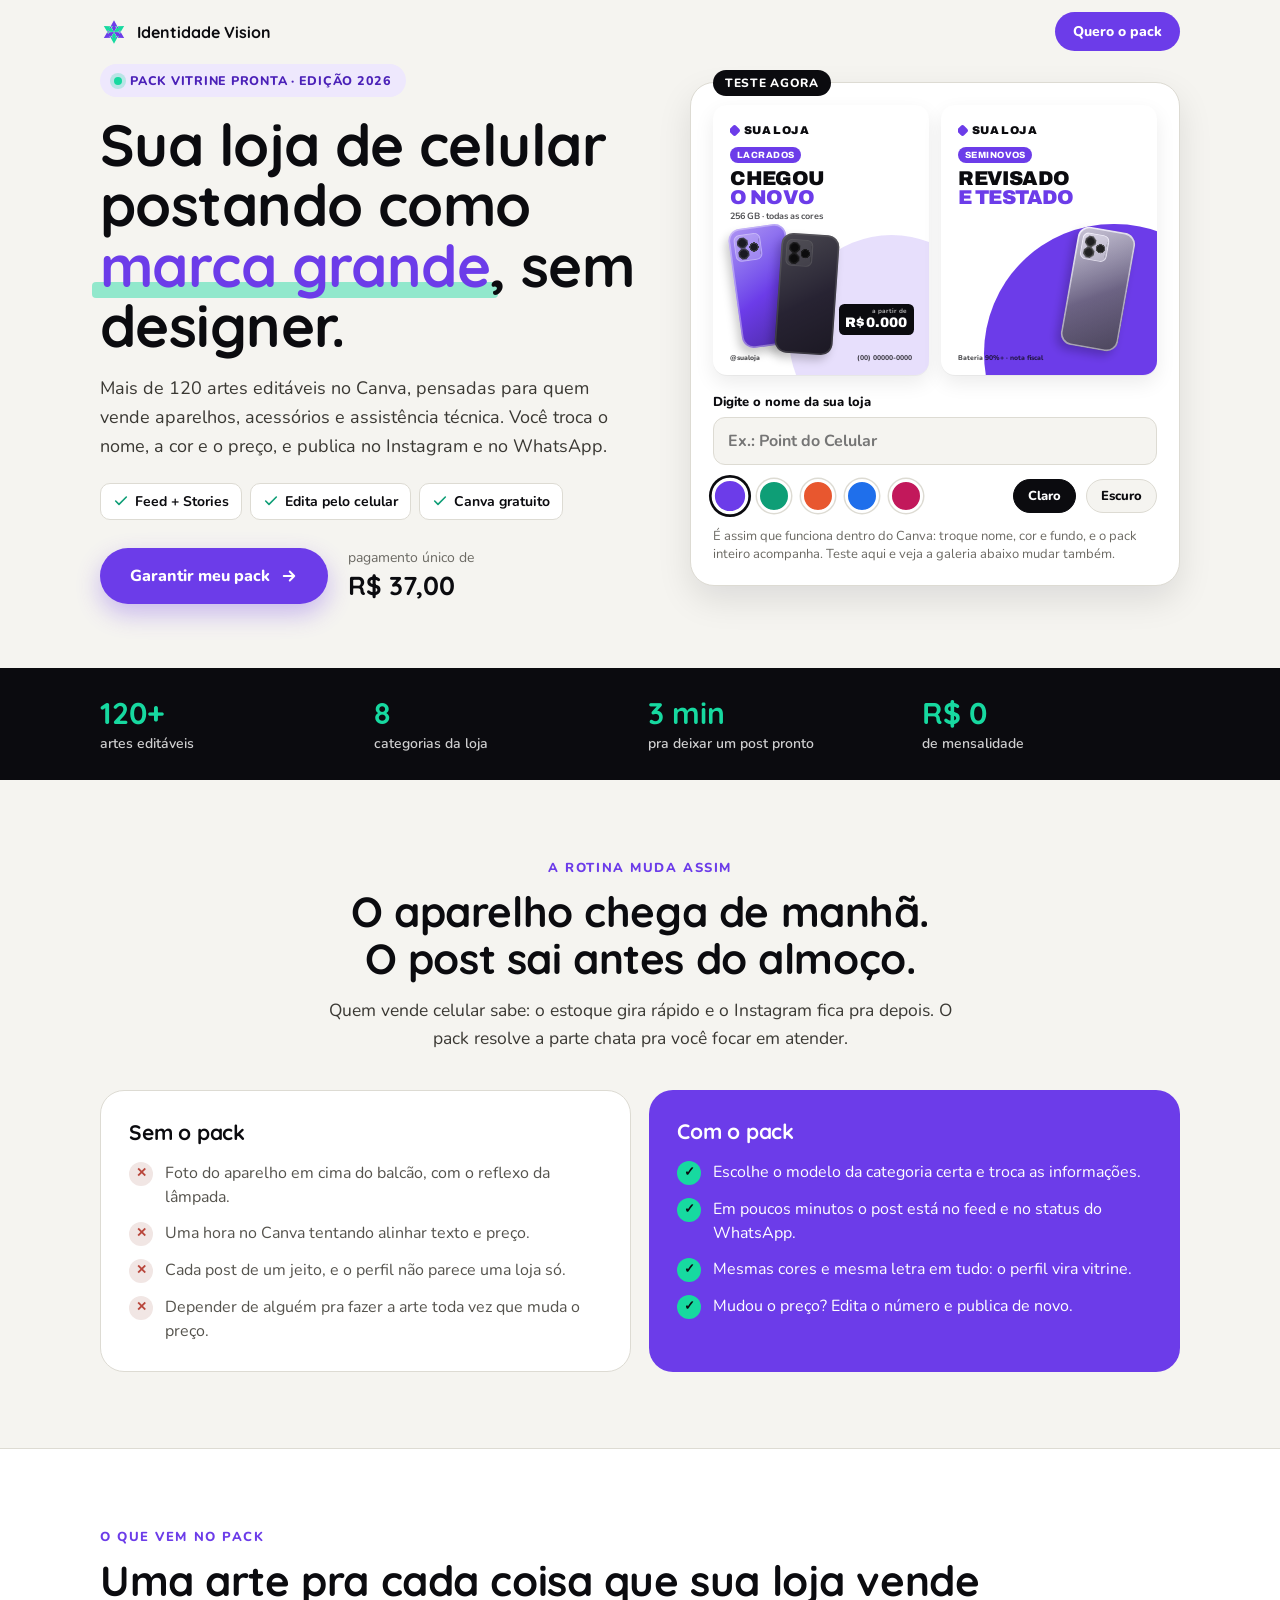
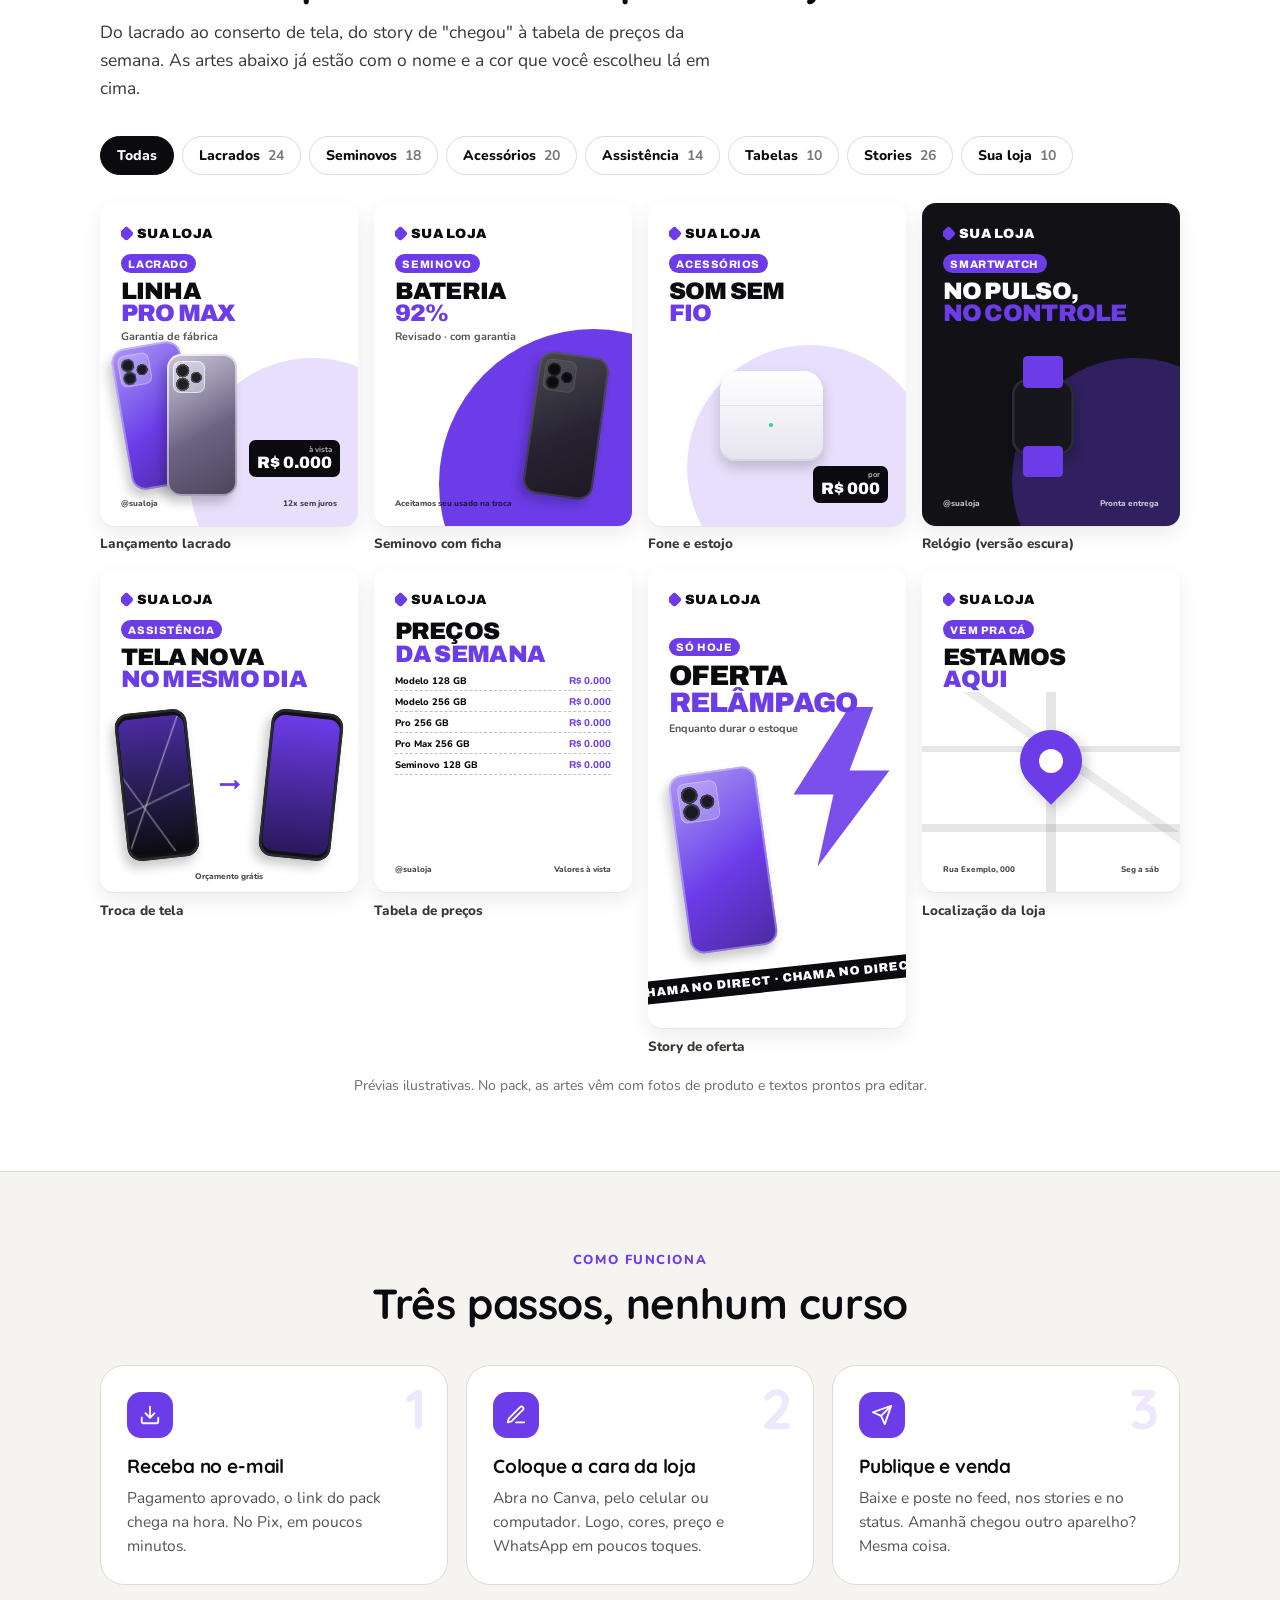
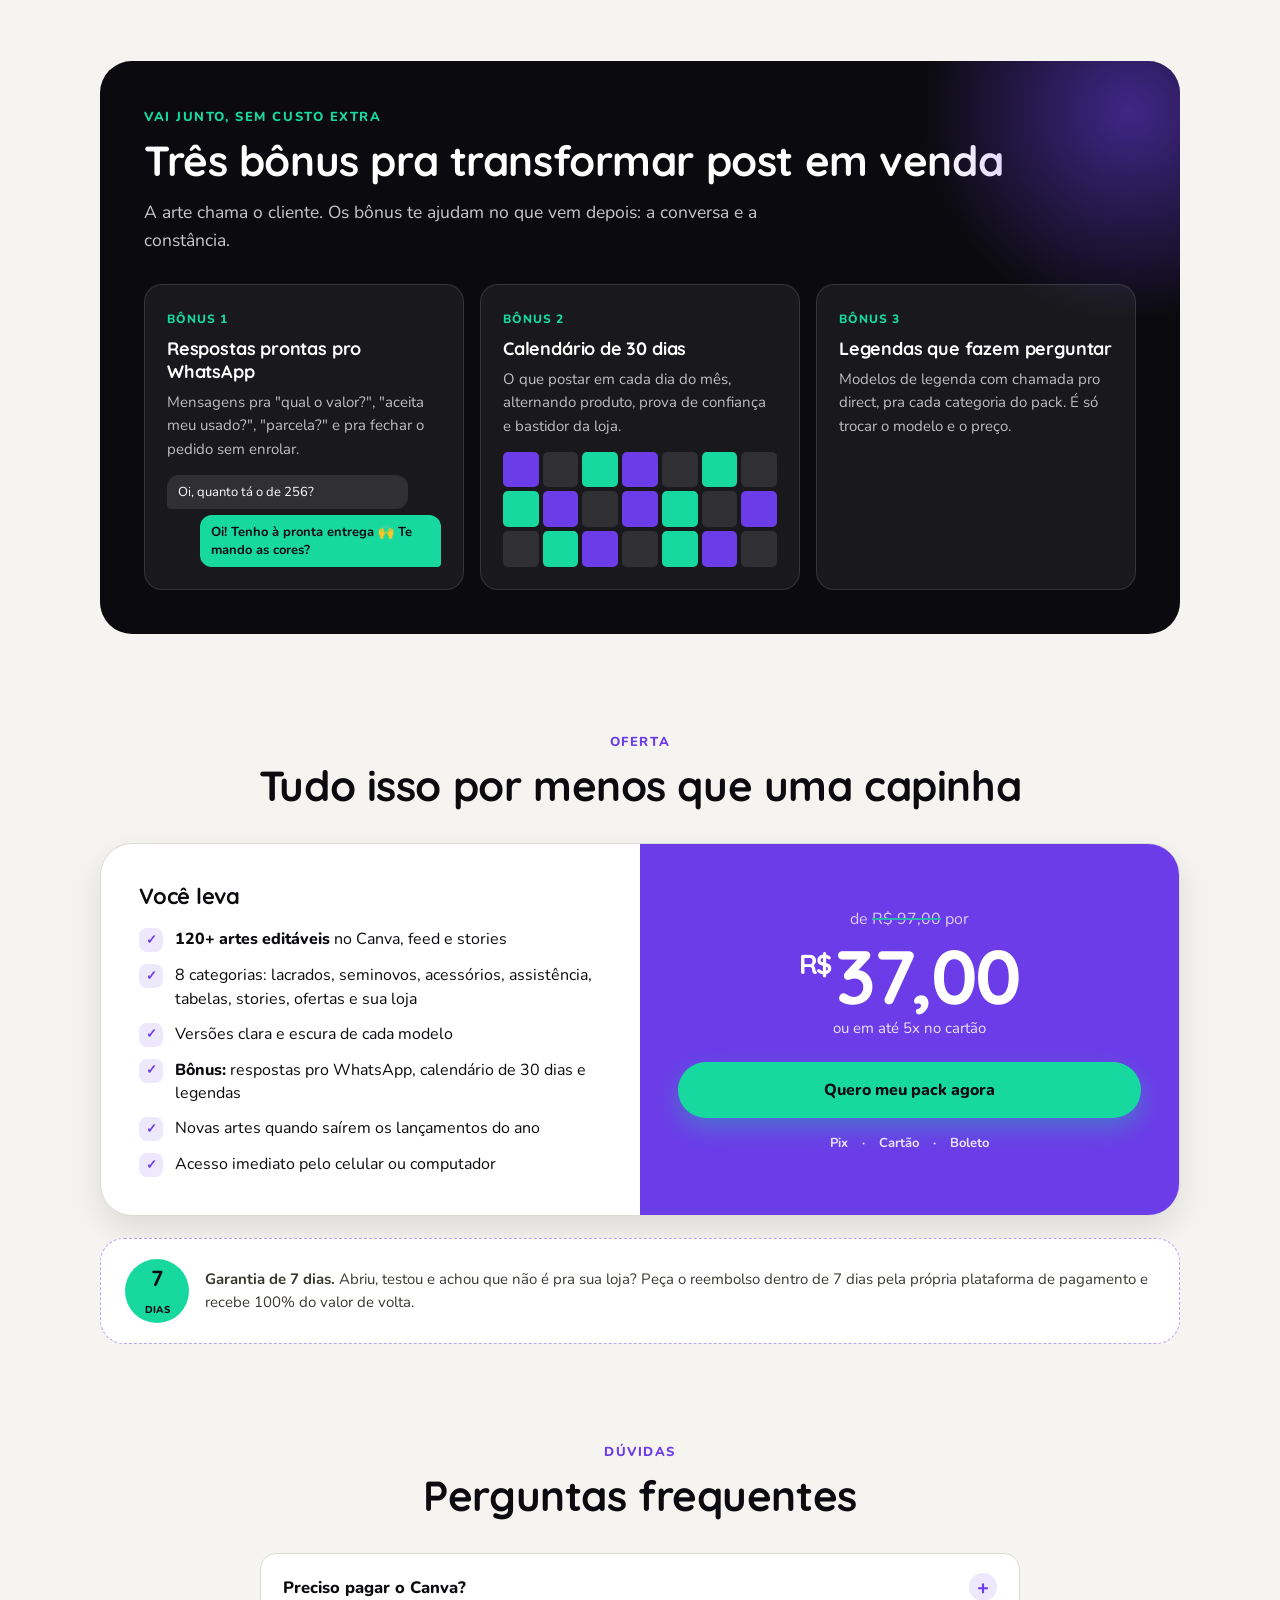
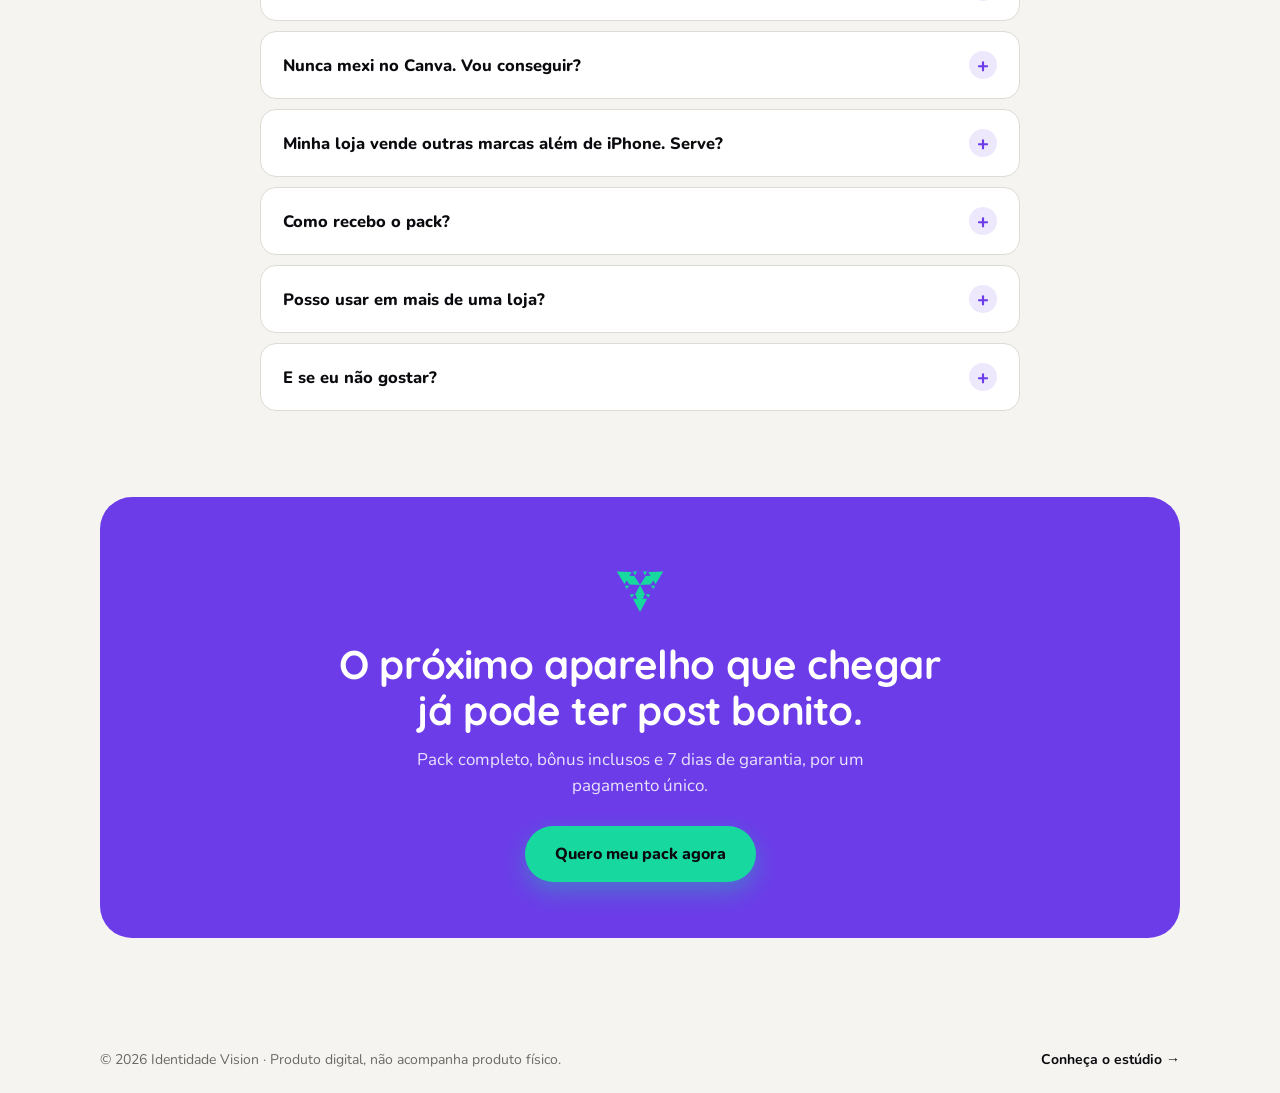
==== pack/index.html @ f1ee8b62 "Adiciona pagina de vendas do Pack Vitrine Pronta Landing page em pack/index.html para vender o pack " ====
<!DOCTYPE html>
<html lang="pt-BR">
<head>
<meta charset="UTF-8">
<meta name="viewport" content="width=device-width, initial-scale=1.0">
<title>Pack Vitrine Pronta — artes editáveis para loja de celular | Identidade Vision</title>
<meta name="description" content="Mais de 120 artes editáveis no Canva para lojas de celular: lacrados, seminovos, acessórios, assistência técnica, tabela de preços e stories. Coloque o nome da sua loja e publique.">
<meta name="description" content="Estúdio Identidade Vision: sites institucionais, aplicativos e sistemas sob medida, com identidade visual própria. Veja os trabalhos e peça um orçamento.">
<link rel="preconnect" href="https://fonts.googleapis.com">
<link rel="preconnect" href="https://fonts.gstatic.com" crossorigin>
<link href="https://fonts.googleapis.com/css2?family=Quicksand:wght@500;600;700&family=Nunito:wght@400;600;700;800;900&family=Archivo:wght@700;800;900&display=swap" rel="stylesheet">
<style>
  :root{
    --violeta:#6C3CE9;
    --violeta-escuro:#4B21B8;
    --violeta-claro:#B7A0F5;
    --violeta-fundo:#EEE8FD;
    --verde:#17D9A0;
    --verde-escuro:#0E9E76;
    --creme:#F5F4F0;
    --papel:#FFFFFF;
    --tinta:#0B0B0F;
    --borda:#DDDBD3;
    --cinza:#6B6963;
    --raio-lg:24px;
    --raio-md:14px;
    --sombra:0 14px 34px rgba(11,11,15,.10);
    /* cor e fundo das artes de exemplo (o visitante troca no simulador) */
    --arte-cor:#6C3CE9;
    --arte-fundo:#FFFFFF;
    --arte-texto:#0B0B0F;
  }
  *{box-sizing:border-box;}
  html{scroll-behavior:smooth;}
  body{margin:0;font-family:'Nunito',sans-serif;background:var(--creme);color:var(--tinta);-webkit-font-smoothing:antialiased;overflow-x:hidden;padding-bottom:84px;}
  h1,h2,h3{font-family:'Quicksand',sans-serif;font-weight:700;margin:0;letter-spacing:-.01em;}
  p{margin:0;}
  a{color:inherit;text-decoration:none;}
  button{font:inherit;color:inherit;cursor:pointer;}
  .wrap{max-width:1120px;margin:0 auto;padding:0 20px;}
  ::selection{background:var(--violeta);color:#fff;}

  .reveal{opacity:0;transform:translateY(24px);transition:opacity .7s cubic-bezier(.16,.8,.3,1),transform .7s cubic-bezier(.16,.8,.3,1);}
  .reveal.in-view{opacity:1;transform:none;}
  @media (prefers-reduced-motion:reduce){.reveal{opacity:1;transform:none;transition:none;}.simbolo{animation:none!important;}}

  /* ---------- botões ---------- */
  .btn{display:inline-flex;align-items:center;justify-content:center;gap:10px;background:var(--violeta);color:#fff;font-weight:800;font-size:16px;padding:17px 30px;border-radius:999px;box-shadow:0 10px 24px rgba(108,60,233,.32);transition:transform .2s ease,background .2s ease;border:0;}
  .btn:hover{background:var(--violeta-escuro);transform:translateY(-2px);}
  .btn svg{width:18px;height:18px;stroke:currentColor;}
  .btn-verde{background:var(--verde);color:var(--tinta);box-shadow:0 10px 24px rgba(23,217,160,.35);}
  .btn-verde:hover{background:#12c592;}
  .btn-bloco{width:100%;}

  /* ---------- topo ---------- */
  .topo{position:sticky;top:0;z-index:50;background:rgba(245,244,240,.9);backdrop-filter:blur(10px);border-bottom:1px solid transparent;transition:border-color .3s;}
  .topo.solido{border-color:var(--borda);}
  .topo-inner{max-width:1120px;margin:0 auto;padding:12px 20px;display:flex;align-items:center;justify-content:space-between;gap:12px;}
  .marca{display:flex;align-items:center;gap:9px;font-family:'Quicksand',sans-serif;font-weight:700;font-size:16px;}
  .simbolo{animation:girar 42s linear infinite;}
  @keyframes girar{to{transform:rotate(360deg);}}
  .topo .btn{padding:10px 18px;font-size:14px;box-shadow:none;}

  /* ---------- hero ---------- */
  .hero{padding:44px 0 64px;}
  .hero-grid{display:grid;grid-template-columns:1.05fr .95fr;gap:48px;align-items:center;}
  .selo{display:inline-flex;align-items:center;gap:8px;background:var(--violeta-fundo);color:var(--violeta-escuro);font-weight:800;font-size:12.5px;letter-spacing:.06em;text-transform:uppercase;padding:8px 14px;border-radius:999px;}
  .selo i{width:8px;height:8px;border-radius:50%;background:var(--verde);box-shadow:0 0 0 4px rgba(23,217,160,.25);}
  .hero h1{font-size:clamp(34px,5.4vw,58px);line-height:1.04;margin:18px 0 18px;}
  .grifo{position:relative;white-space:nowrap;color:var(--violeta);}
  .grifo::after{content:"";position:absolute;left:-2%;right:-2%;bottom:.06em;height:.28em;background:var(--verde);opacity:.45;border-radius:4px;z-index:-1;}
  .hero-sub{font-size:18px;line-height:1.6;color:#3a3833;max-width:540px;}
  .hero-chips{display:flex;flex-wrap:wrap;gap:8px;margin:22px 0 28px;}
  .chip{display:inline-flex;align-items:center;gap:6px;background:var(--papel);border:1px solid var(--borda);border-radius:10px;padding:8px 12px;font-weight:700;font-size:14px;}
  .chip svg{width:16px;height:16px;stroke:var(--verde-escuro);}
  .hero-acao{display:flex;flex-wrap:wrap;align-items:center;gap:14px 20px;}
  .hero-preco{font-size:14px;color:var(--cinza);line-height:1.35;}
  .hero-preco strong{display:block;font-family:'Quicksand',sans-serif;font-size:26px;color:var(--tinta);}

  /* ---------- simulador ---------- */
  .simulador{background:var(--papel);border:1px solid var(--borda);border-radius:var(--raio-lg);padding:22px;box-shadow:var(--sombra);position:relative;}
  .simulador::before{content:"Teste agora";position:absolute;top:-13px;left:22px;background:var(--tinta);color:#fff;font-weight:800;font-size:12px;letter-spacing:.06em;text-transform:uppercase;padding:5px 12px;border-radius:999px;}
  .sim-palco{display:grid;grid-template-columns:1fr 1fr;gap:12px;}
  .sim-controles{margin-top:18px;display:grid;gap:14px;}
  .campo label{display:block;font-weight:800;font-size:13px;margin-bottom:6px;}
  .campo input{width:100%;font:inherit;font-weight:700;font-size:16px;padding:12px 14px;border:1.5px solid var(--borda);border-radius:12px;background:var(--creme);outline:none;transition:border-color .2s;}
  .campo input:focus{border-color:var(--violeta);}
  .linha-opcoes{display:flex;flex-wrap:wrap;align-items:center;gap:10px;}
  .cor-btn{width:34px;height:34px;border-radius:50%;border:3px solid #fff;box-shadow:0 0 0 1.5px var(--borda);background:var(--c);transition:transform .15s,box-shadow .15s;}
  .cor-btn[aria-pressed="true"]{box-shadow:0 0 0 2.5px var(--tinta);transform:scale(1.08);}
  .fundo-btn{border:1.5px solid var(--borda);background:var(--creme);border-radius:999px;padding:7px 14px;font-weight:800;font-size:13px;}
  .fundo-btn[aria-pressed="true"]{background:var(--tinta);color:#fff;border-color:var(--tinta);}
  .linha-opcoes .quebra{flex:1;}
  .sim-nota{font-size:13px;color:var(--cinza);}

  /* ---------- ARTE (mockup de post) ---------- */
  .arte{--c:var(--arte-cor);position:relative;aspect-ratio:4/5;border-radius:14px;overflow:hidden;background:var(--arte-fundo);color:var(--arte-texto);font-family:'Archivo',sans-serif;padding:9% 8%;display:flex;flex-direction:column;box-shadow:0 1px 0 rgba(0,0,0,.04),0 8px 20px rgba(11,11,15,.08);isolation:isolate;transition:background .3s,color .3s;container-type:inline-size;}
  .arte.story{aspect-ratio:9/16;}
  .arte-logo{position:relative;z-index:2;font-weight:900;font-size:6.2cqi;letter-spacing:.04em;text-transform:uppercase;display:flex;align-items:center;gap:2.4cqi;max-width:100%;white-space:nowrap;overflow:hidden;text-overflow:ellipsis;}
  .arte-logo::before{content:"";flex:none;width:5cqi;height:5cqi;border-radius:1.4cqi;background:var(--c);transform:rotate(45deg);}
  .arte-tag{position:relative;z-index:2;align-self:flex-start;margin-top:6cqi;background:var(--c);color:#fff;font-weight:800;font-size:5cqi;padding:1.6cqi 3.6cqi;border-radius:99px;text-transform:uppercase;letter-spacing:.05em;}
  .arte-titulo{position:relative;z-index:2;font-weight:900;font-size:11cqi;line-height:.95;letter-spacing:-.03em;margin-top:3cqi;text-transform:uppercase;}
  .arte-titulo em{font-style:normal;color:var(--c);}
  .arte-sub{position:relative;z-index:2;font-family:'Nunito',sans-serif;font-weight:700;font-size:5cqi;opacity:.7;margin-top:2cqi;}
  .arte-preco{position:absolute;z-index:3;right:7%;bottom:15%;background:var(--arte-texto);color:var(--arte-fundo);border-radius:3cqi;padding:2.4cqi 3.6cqi;font-weight:900;font-size:7.6cqi;line-height:1;text-align:right;transition:background .3s,color .3s;}
  .arte-preco small{display:block;font-family:'Nunito',sans-serif;font-weight:700;font-size:3.6cqi;opacity:.7;margin-bottom:1cqi;}
  .arte-rodape{position:absolute;z-index:3;left:8%;right:8%;bottom:5%;display:flex;justify-content:space-between;font-family:'Nunito',sans-serif;font-weight:800;font-size:3.8cqi;opacity:.75;}
  /* círculo de cor ao fundo */
  .arte-bolha{position:absolute;z-index:-1;width:95%;aspect-ratio:1;border-radius:50%;right:-30%;bottom:-24%;background:var(--c);opacity:.16;}
  .arte-bolha.cheia{opacity:1;}

  /* aparelho desenhado (costas do celular) */
  .aparelho{position:absolute;z-index:1;width:27%;aspect-ratio:1/2.05;border-radius:6.5cqi;background:linear-gradient(150deg,color-mix(in srgb,var(--c) 55%,#fff) 0%,var(--c) 55%,color-mix(in srgb,var(--c) 70%,#000) 100%);box-shadow:inset 0 0 0 .9cqi rgba(255,255,255,.35),-2cqi 3cqi 5cqi rgba(0,0,0,.22);}
  .aparelho::before{content:"";position:absolute;left:9%;top:5%;width:46%;aspect-ratio:1;border-radius:3.5cqi;background:rgba(255,255,255,.2);box-shadow:inset 0 0 0 .5cqi rgba(255,255,255,.3);}
  .aparelho::after{content:"";position:absolute;left:13%;top:7.5%;width:38%;aspect-ratio:1;background:
    radial-gradient(circle at 25% 25%,#1a1a22 0 17%,#3b3b48 18% 23%,transparent 24%),
    radial-gradient(circle at 25% 75%,#1a1a22 0 17%,#3b3b48 18% 23%,transparent 24%),
    radial-gradient(circle at 75% 50%,#1a1a22 0 17%,#3b3b48 18% 23%,transparent 24%);}
  .aparelho.b{filter:hue-rotate(0) saturate(.15) brightness(1.25);}
  .aparelho.c{filter:saturate(.2) brightness(.45);}
  /* fone e relógio */
  .estojo{position:absolute;z-index:1;width:40%;aspect-ratio:1.15/1;border-radius:9cqi 9cqi 7cqi 7cqi;background:linear-gradient(180deg,#fff,#e6e4ee);box-shadow:inset 0 -1cqi 0 rgba(0,0,0,.06),0 3cqi 6cqi rgba(0,0,0,.18);}
  .estojo::before{content:"";position:absolute;left:0;right:0;top:38%;height:.5cqi;background:rgba(0,0,0,.08);}
  .estojo::after{content:"";position:absolute;left:47%;top:58%;width:1.8cqi;height:1.8cqi;border-radius:50%;background:var(--verde);}
  .relogio{position:absolute;z-index:1;width:24%;aspect-ratio:.82;border-radius:7cqi;background:#16161c;box-shadow:inset 0 0 0 1.2cqi #2c2c36,0 3cqi 6cqi rgba(0,0,0,.25);}
  .relogio::before,.relogio::after{content:"";position:absolute;left:18%;right:18%;height:42%;background:var(--c);border-radius:2cqi;z-index:-1;}
  .relogio::before{bottom:88%;}
  .relogio::after{top:88%;}
  .relogio span{position:absolute;inset:16%;border-radius:4cqi;background:radial-gradient(circle at 50% 50%,transparent 38%,var(--c) 39% 46%,transparent 47%),#000;}
  /* tabela */
  .tabela{margin-top:4cqi;display:grid;gap:1.8cqi;font-family:'Nunito',sans-serif;}
  .tabela div{display:flex;justify-content:space-between;align-items:center;border-bottom:.4cqi dashed color-mix(in srgb,var(--arte-texto) 25%,transparent);padding-bottom:1.4cqi;font-weight:800;font-size:4.4cqi;}
  .tabela b{font-family:'Archivo',sans-serif;color:var(--c);font-size:4.6cqi;}
  /* pino de mapa */
  .pino{position:absolute;z-index:1;width:30%;aspect-ratio:1;left:35%;top:44%;border-radius:50% 50% 50% 0;transform:rotate(-45deg);background:var(--c);box-shadow:0 3cqi 6cqi rgba(0,0,0,.2);}
  .pino::after{content:"";position:absolute;inset:30%;border-radius:50%;background:var(--arte-fundo);}
  .mapa{position:absolute;z-index:-1;inset:38% 0 0 0;background:
    linear-gradient(90deg,transparent 48%,color-mix(in srgb,var(--arte-texto) 10%,transparent) 48% 52%,transparent 52%),
    linear-gradient(0deg,transparent 30%,color-mix(in srgb,var(--arte-texto) 10%,transparent) 30% 34%,transparent 34% 70%,color-mix(in srgb,var(--arte-texto) 10%,transparent) 70% 73%,transparent 73%),
    linear-gradient(35deg,transparent 60%,color-mix(in srgb,var(--arte-texto) 8%,transparent) 60% 63%,transparent 63%);}
  /* ferramenta (assistência) */
  .tela-quebrada{position:absolute;z-index:1;width:28%;aspect-ratio:1/2.05;border-radius:6.5cqi;background:#111;box-shadow:inset 0 0 0 1.2cqi #2a2a33,-2cqi 3cqi 5cqi rgba(0,0,0,.22);overflow:hidden;}
  .tela-quebrada::before{content:"";position:absolute;inset:4%;border-radius:5cqi;background:
    linear-gradient(115deg,transparent 46%,rgba(255,255,255,.55) 47%,transparent 48%),
    linear-gradient(60deg,transparent 30%,rgba(255,255,255,.45) 31%,transparent 32%),
    linear-gradient(160deg,transparent 58%,rgba(255,255,255,.4) 59%,transparent 60%),
    linear-gradient(180deg,color-mix(in srgb,var(--c) 70%,#000),#0c0c12);}
  .tela-quebrada.ok::before{background:linear-gradient(180deg,var(--c),color-mix(in srgb,var(--c) 40%,#000));}
  .seta{position:absolute;z-index:2;font-family:'Archivo',sans-serif;font-weight:900;font-size:10cqi;color:var(--c);}
  /* contagem / oferta */
  .relampago{position:absolute;z-index:-1;right:-6%;top:30%;width:62%;aspect-ratio:1;background:var(--c);clip-path:polygon(55% 0,20% 55%,45% 55%,35% 100%,80% 40%,55% 40%,70% 0);opacity:.9;}
  .faixa-arte{position:absolute;left:-10%;right:-10%;bottom:30%;transform:rotate(-6deg);background:var(--arte-texto);color:var(--arte-fundo);font-weight:900;font-size:5.6cqi;padding:2cqi 0;text-align:center;letter-spacing:.08em;white-space:nowrap;overflow:hidden;}

  /* ---------- seções ---------- */
  section{padding:76px 0;}
  .kicker{font-weight:800;font-size:13px;letter-spacing:.12em;text-transform:uppercase;color:var(--violeta);}
  .titulo{font-size:clamp(28px,4vw,42px);line-height:1.12;margin:10px 0 14px;}
  .lead{font-size:17.5px;line-height:1.6;color:#3a3833;max-width:640px;}
  .centro{text-align:center;}
  .centro .lead{margin:0 auto;}

  /* números */
  .numeros{background:var(--tinta);color:#fff;padding:26px 0;}
  .numeros .wrap{display:grid;grid-template-columns:repeat(4,1fr);gap:16px;}
  .numero strong{display:block;font-family:'Quicksand',sans-serif;font-size:30px;color:var(--verde);}
  .numero span{font-size:14px;opacity:.8;font-weight:600;}

  /* antes / depois */
  .comparar{display:grid;grid-template-columns:1fr 1fr;gap:18px;margin-top:38px;}
  .lado{border-radius:var(--raio-lg);padding:28px;}
  .lado h3{font-size:21px;margin-bottom:16px;display:flex;align-items:center;gap:10px;}
  .lado ul{list-style:none;margin:0;padding:0;display:grid;gap:12px;}
  .lado li{display:flex;gap:12px;font-size:16px;line-height:1.5;}
  .lado li::before{flex:none;width:24px;height:24px;border-radius:50%;display:grid;place-items:center;font-weight:900;font-size:13px;margin-top:1px;}
  .lado.sem{background:var(--papel);border:1px solid var(--borda);}
  .lado.sem li{color:#55534d;}
  .lado.sem li::before{content:"✕";background:#f1e6e4;color:#b8453a;}
  .lado.com{background:var(--violeta);color:#fff;}
  .lado.com li::before{content:"✓";background:var(--verde);color:var(--tinta);}

  /* galeria */
  .abas{display:flex;gap:8px;overflow-x:auto;padding:4px 2px 10px;margin:30px -20px 18px;padding-left:20px;padding-right:20px;scrollbar-width:none;}
  .abas::-webkit-scrollbar{display:none;}
  .aba{flex:none;border:1.5px solid var(--borda);background:var(--papel);border-radius:999px;padding:9px 16px;font-weight:800;font-size:14px;transition:background .2s,color .2s,border-color .2s;}
  .aba span{opacity:.55;font-weight:700;margin-left:4px;}
  .aba[aria-selected="true"]{background:var(--tinta);color:#fff;border-color:var(--tinta);}
  .galeria{display:grid;grid-template-columns:repeat(4,1fr);gap:16px;align-items:start;}
  .galeria .item{transition:opacity .3s,transform .3s;}
  .galeria .item[hidden]{display:none;}
  .item figcaption{font-weight:800;font-size:13.5px;margin-top:9px;color:#3a3833;}
  .galeria-nota{margin-top:20px;font-size:14px;color:var(--cinza);text-align:center;}

  /* como funciona */
  .passos{display:grid;grid-template-columns:repeat(3,1fr);gap:18px;margin-top:38px;counter-reset:p;}
  .passo{background:var(--papel);border:1px solid var(--borda);border-radius:var(--raio-lg);padding:26px;position:relative;}
  .passo::before{counter-increment:p;content:counter(p);font-family:'Quicksand',sans-serif;font-weight:700;font-size:56px;line-height:1;color:var(--violeta-fundo);position:absolute;right:20px;top:14px;}
  .passo-ico{width:46px;height:46px;border-radius:14px;background:var(--violeta);display:grid;place-items:center;margin-bottom:16px;}
  .passo-ico svg{width:22px;height:22px;stroke:#fff;}
  .passo h3{font-size:19px;margin-bottom:8px;}
  .passo p{font-size:15.5px;line-height:1.55;color:#55534d;}

  /* bônus */
  .bonus-faixa{background:var(--tinta);color:#fff;border-radius:32px;padding:44px;position:relative;overflow:hidden;}
  .bonus-faixa::after{content:"";position:absolute;width:420px;height:420px;border-radius:50%;right:-160px;top:-160px;background:radial-gradient(circle,rgba(108,60,233,.55),transparent 70%);pointer-events:none;}
  .bonus-faixa .kicker{color:var(--verde);}
  .bonus-faixa .lead{color:rgba(255,255,255,.78);}
  .bonus-grid{display:grid;grid-template-columns:repeat(3,1fr);gap:16px;margin-top:30px;position:relative;z-index:1;}
  .bonus{background:rgba(255,255,255,.06);border:1px solid rgba(255,255,255,.12);border-radius:18px;padding:22px;}
  .bonus small{font-weight:800;font-size:12px;letter-spacing:.08em;text-transform:uppercase;color:var(--verde);}
  .bonus h3{font-size:18px;margin:8px 0;}
  .bonus p{font-size:15px;line-height:1.55;color:rgba(255,255,255,.72);}
  .bolhas{display:grid;gap:6px;margin-top:14px;}
  .bolha{max-width:88%;font-size:13px;line-height:1.4;padding:8px 11px;border-radius:12px 12px 12px 4px;background:rgba(255,255,255,.1);}
  .bolha.eu{justify-self:end;background:var(--verde);color:var(--tinta);border-radius:12px 12px 4px 12px;font-weight:700;}
  .cal{display:grid;grid-template-columns:repeat(7,1fr);gap:4px;margin-top:14px;}
  .cal i{aspect-ratio:1;border-radius:5px;background:rgba(255,255,255,.1);}
  .cal i.p{background:var(--violeta);}
  .cal i.s{background:var(--verde);}

  /* oferta */
  .oferta{display:grid;grid-template-columns:1fr 1fr;gap:0;background:var(--papel);border:1px solid var(--borda);border-radius:32px;overflow:hidden;box-shadow:var(--sombra);}
  .oferta-inclui{padding:38px;}
  .oferta-inclui h3{font-size:22px;margin-bottom:18px;}
  .lista-check{list-style:none;margin:0;padding:0;display:grid;gap:12px;}
  .lista-check li{display:flex;gap:12px;font-size:16px;line-height:1.45;}
  .lista-check li::before{content:"✓";flex:none;width:24px;height:24px;border-radius:8px;background:var(--violeta-fundo);color:var(--violeta);display:grid;place-items:center;font-weight:900;font-size:13px;}
  .lista-check li b{font-weight:800;}
  .oferta-preco{background:var(--violeta);color:#fff;padding:38px;display:flex;flex-direction:column;justify-content:center;text-align:center;position:relative;}
  .oferta-preco .de{font-size:16px;opacity:.75;}
  .oferta-preco .de s{text-decoration-color:var(--verde);text-decoration-thickness:2px;}
  .oferta-preco .valor{font-family:'Quicksand',sans-serif;font-weight:700;font-size:clamp(54px,8vw,76px);line-height:1;margin:8px 0 4px;letter-spacing:-.03em;}
  .oferta-preco .valor sup{font-size:.36em;vertical-align:top;position:relative;top:.5em;margin-right:6px;}
  .oferta-preco .parcela{font-size:15px;opacity:.85;margin-bottom:24px;}
  .pagamentos{display:flex;justify-content:center;flex-wrap:wrap;gap:6px 14px;margin-top:16px;font-size:13px;opacity:.85;font-weight:700;}
  .garantia{display:flex;gap:16px;align-items:center;margin-top:22px;background:var(--papel);border:1px dashed var(--violeta-claro);border-radius:var(--raio-lg);padding:20px 24px;}
  .garantia-selo{flex:none;width:64px;height:64px;border-radius:50%;background:var(--verde);display:grid;place-items:center;font-family:'Quicksand',sans-serif;font-weight:700;line-height:1;text-align:center;font-size:22px;}
  .garantia-selo small{display:block;font-size:10px;font-family:'Nunito',sans-serif;font-weight:800;text-transform:uppercase;}
  .garantia p{font-size:15px;line-height:1.55;color:#3a3833;}

  /* faq */
  .faq{max-width:760px;margin:34px auto 0;display:grid;gap:10px;}
  .faq details{background:var(--papel);border:1px solid var(--borda);border-radius:16px;padding:0 22px;transition:border-color .2s;}
  .faq details[open]{border-color:var(--violeta-claro);}
  .faq summary{list-style:none;cursor:pointer;padding:19px 0;font-weight:800;font-size:16.5px;display:flex;justify-content:space-between;gap:14px;align-items:center;}
  .faq summary::-webkit-details-marker{display:none;}
  .faq summary::after{content:"+";flex:none;width:28px;height:28px;border-radius:50%;background:var(--violeta-fundo);color:var(--violeta);display:grid;place-items:center;font-size:20px;transition:transform .25s;}
  .faq details[open] summary::after{transform:rotate(45deg);}
  .faq details p{padding:0 0 20px;font-size:15.5px;line-height:1.6;color:#55534d;}

  /* final */
  .final{background:var(--violeta);color:#fff;text-align:center;border-radius:32px;padding:56px 24px;position:relative;overflow:hidden;}
  .final .simbolo{width:64px;height:64px;margin:0 auto 18px;}
  .final h2{font-size:clamp(28px,4vw,40px);line-height:1.15;max-width:640px;margin:0 auto 14px;}
  .final p{opacity:.85;font-size:17px;max-width:520px;margin:0 auto 26px;line-height:1.55;}

  footer{padding:36px 0 24px;font-size:14px;color:var(--cinza);}
  footer .wrap{display:flex;flex-wrap:wrap;justify-content:space-between;gap:12px;align-items:center;}
  footer a{font-weight:700;color:var(--tinta);}

  /* barra fixa no celular */
  .barra-compra{position:fixed;z-index:60;left:0;right:0;bottom:0;background:rgba(255,255,255,.94);backdrop-filter:blur(10px);border-top:1px solid var(--borda);padding:10px 16px calc(10px + env(safe-area-inset-bottom));display:flex;align-items:center;gap:14px;transform:translateY(110%);transition:transform .35s cubic-bezier(.16,.8,.3,1);}
  .barra-compra.visivel{transform:none;}
  .barra-compra .info{font-size:12.5px;color:var(--cinza);line-height:1.25;white-space:nowrap;}
  .barra-compra .info strong{display:block;font-family:'Quicksand',sans-serif;font-size:20px;color:var(--tinta);}
  .barra-compra .btn{flex:1;padding:14px 18px;font-size:15px;}

  @media (max-width:900px){
    .hero-grid{grid-template-columns:1fr;gap:40px;}
    .galeria{grid-template-columns:repeat(2,1fr);gap:12px;}
    .numeros .wrap{grid-template-columns:repeat(2,1fr);}
    .comparar,.passos,.bonus-grid,.oferta{grid-template-columns:1fr;}
    .bonus-faixa{padding:30px 22px;border-radius:24px;}
    .oferta-inclui,.oferta-preco{padding:28px 22px;}
    .oferta{border-radius:24px;}
  }
  @media (max-width:560px){
    section{padding:56px 0;}
    .hero{padding:26px 0 48px;}
    .hero-sub{font-size:16.5px;}
    .topo .btn{display:none;}
    .simulador{padding:18px 14px;}
    .lado{padding:22px;}
    .garantia{flex-direction:column;text-align:center;}
    .linha-opcoes .quebra{flex-basis:100%;}
  }
  @media (min-width:901px){ body{padding-bottom:0;} .barra-compra{display:none;} }
</style>
</head>
<body>
<svg width="0" height="0" style="position:absolute" aria-hidden="true">
  <defs>
    <symbol id="logo-iv" viewBox="0 0 100 100">
      <polygon points="42.38,35.36 38.80,28.49 45.79,28.49" fill="#17D9A0"/>
      <polygon points="57.62,35.36 54.21,28.49 61.20,28.49" fill="#17D9A0"/>
      <polygon points="58.87,36.08 63.03,29.55 66.52,35.60" fill="#6C3CE9"/>
      <polygon points="66.48,49.28 70.73,42.89 74.23,48.94" fill="#6C3CE9"/>
      <polygon points="66.48,50.72 74.23,51.06 70.73,57.11" fill="#17D9A0"/>
      <polygon points="58.87,63.92 66.52,64.40 63.03,70.45" fill="#17D9A0"/>
      <polygon points="57.62,64.64 61.20,71.51 54.21,71.51" fill="#6C3CE9"/>
      <polygon points="42.38,64.64 45.79,71.51 38.80,71.51" fill="#6C3CE9"/>
      <polygon points="41.13,63.92 36.97,70.45 33.48,64.40" fill="#17D9A0"/>
      <polygon points="33.52,50.72 29.27,57.11 25.77,51.06" fill="#17D9A0"/>
      <polygon points="33.52,49.28 25.77,48.94 29.27,42.89" fill="#6C3CE9"/>
      <polygon points="41.13,36.08 33.48,35.60 36.97,29.55" fill="#6C3CE9"/>
      <polygon points="50.00,50.00 42.38,35.36 45.79,28.49 38.80,28.49 50.00,8.00 61.20,28.49 54.21,28.49 57.62,35.36" fill="#6C3CE9"/>
      <polygon points="50.00,50.00 58.87,36.08 66.52,35.60 63.03,29.55 86.37,29.00 74.23,48.94 70.73,42.89 66.48,49.28" fill="#17D9A0"/>
      <polygon points="50.00,50.00 66.48,50.72 70.73,57.11 74.23,51.06 86.37,71.00 63.03,70.45 66.52,64.40 58.87,63.92" fill="#6C3CE9"/>
      <polygon points="50.00,50.00 57.62,64.64 54.21,71.51 61.20,71.51 50.00,92.00 38.80,71.51 45.79,71.51 42.38,64.64" fill="#17D9A0"/>
      <polygon points="50.00,50.00 41.13,63.92 33.48,64.40 36.97,70.45 13.63,71.00 25.77,51.06 29.27,57.11 33.52,50.72" fill="#6C3CE9"/>
      <polygon points="50.00,50.00 33.52,49.28 29.27,42.89 25.77,48.94 13.63,29.00 36.97,29.55 33.48,35.60 41.13,36.08" fill="#17D9A0"/>
    </symbol>
  </defs>
</svg>

<header class="topo" id="topo">
  <div class="topo-inner">
    <a class="marca" href="../">
      <svg class="simbolo" width="28" height="28" viewBox="0 0 100 100" aria-hidden="true"><use href="#logo-iv"/></svg>
      <span>Identidade Vision</span>
    </a>
    <a class="btn" data-checkout href="#oferta">Quero o pack</a>
  </div>
</header>

<main>
  <!-- HERO -->
  <section class="hero" style="padding-top:0">
    <div class="wrap hero-grid">
      <div class="reveal">
        <span class="selo"><i></i>Pack Vitrine Pronta · edição 2026</span>
        <h1>Sua loja de celular postando como <span class="grifo">marca grande</span>, sem designer.</h1>
        <p class="hero-sub">Mais de 120 artes editáveis no Canva, pensadas para quem vende aparelhos, acessórios e assistência técnica. Você troca o nome, a cor e o preço, e publica no Instagram e no WhatsApp.</p>
        <div class="hero-chips">
          <span class="chip"><svg viewBox="0 0 24 24" fill="none" stroke-width="2.4" stroke-linecap="round" stroke-linejoin="round"><path d="M20 6 9 17l-5-5"/></svg>Feed + Stories</span>
          <span class="chip"><svg viewBox="0 0 24 24" fill="none" stroke-width="2.4" stroke-linecap="round" stroke-linejoin="round"><path d="M20 6 9 17l-5-5"/></svg>Edita pelo celular</span>
          <span class="chip"><svg viewBox="0 0 24 24" fill="none" stroke-width="2.4" stroke-linecap="round" stroke-linejoin="round"><path d="M20 6 9 17l-5-5"/></svg>Canva gratuito</span>
        </div>
        <div class="hero-acao">
          <a class="btn" data-checkout href="#oferta">Garantir meu pack
            <svg viewBox="0 0 24 24" fill="none" stroke-width="2.6" stroke-linecap="round" stroke-linejoin="round"><path d="M5 12h14M13 6l6 6-6 6"/></svg></a>
          <div class="hero-preco">pagamento único de<strong data-preco>R$ 37,00</strong></div>
        </div>
      </div>

      <div class="simulador reveal" aria-label="Simulador de personalização">
        <div class="sim-palco">
          <div class="arte">
            <span class="arte-bolha"></span>
            <div class="arte-logo" data-loja>Sua Loja</div>
            <span class="arte-tag">Lacrados</span>
            <div class="arte-titulo">Chegou<br><em>o novo</em></div>
            <div class="arte-sub">256 GB · todas as cores</div>
            <div class="aparelho" style="left:10%;bottom:11%;transform:rotate(-8deg)"></div>
            <div class="aparelho c" style="left:30%;bottom:8%;transform:rotate(4deg)"></div>
            <div class="arte-preco"><small>a partir de</small>R$ 0.000</div>
            <div class="arte-rodape"><span>@sualoja</span><span>(00) 00000-0000</span></div>
          </div>
          <div class="arte story" style="aspect-ratio:4/5">
            <span class="arte-bolha cheia" style="right:-40%;bottom:-40%;width:120%"></span>
            <div class="arte-logo" data-loja>Sua Loja</div>
            <span class="arte-tag">Seminovos</span>
            <div class="arte-titulo">Revisado<br><em>e testado</em></div>
            <div class="aparelho b" style="right:14%;bottom:10%;transform:rotate(10deg)"></div>
            <div class="arte-rodape" style="justify-content:flex-start"><span>Bateria 90%+ · nota fiscal</span></div>
          </div>
        </div>
        <div class="sim-controles">
          <div class="campo">
            <label for="nomeLoja">Digite o nome da sua loja</label>
            <input id="nomeLoja" type="text" maxlength="22" placeholder="Ex.: Point do Celular" autocomplete="off">
          </div>
          <div class="linha-opcoes" role="group" aria-label="Cor da marca">
            <button class="cor-btn" style="--c:#6C3CE9" data-cor="#6C3CE9" aria-pressed="true" aria-label="Violeta"></button>
            <button class="cor-btn" style="--c:#0E9E76" data-cor="#0E9E76" aria-pressed="false" aria-label="Verde"></button>
            <button class="cor-btn" style="--c:#E8572F" data-cor="#E8572F" aria-pressed="false" aria-label="Laranja"></button>
            <button class="cor-btn" style="--c:#1F6FEB" data-cor="#1F6FEB" aria-pressed="false" aria-label="Azul"></button>
            <button class="cor-btn" style="--c:#C2185B" data-cor="#C2185B" aria-pressed="false" aria-label="Pink"></button>
            <span class="quebra"></span>
            <button class="fundo-btn" data-fundo="claro" aria-pressed="true">Claro</button>
            <button class="fundo-btn" data-fundo="escuro" aria-pressed="false">Escuro</button>
          </div>
          <p class="sim-nota">É assim que funciona dentro do Canva: troque nome, cor e fundo, e o pack inteiro acompanha. Teste aqui e veja a galeria abaixo mudar também.</p>
        </div>
      </div>
    </div>
  </section>

  <!-- NÚMEROS -->
  <div class="numeros">
    <div class="wrap">
      <div class="numero"><strong>120+</strong><span>artes editáveis</span></div>
      <div class="numero"><strong>8</strong><span>categorias da loja</span></div>
      <div class="numero"><strong>3 min</strong><span>pra deixar um post pronto</span></div>
      <div class="numero"><strong>R$ 0</strong><span>de mensalidade</span></div>
    </div>
  </div>

  <!-- ANTES / DEPOIS -->
  <section>
    <div class="wrap">
      <div class="centro reveal">
        <span class="kicker">A rotina muda assim</span>
        <h2 class="titulo">O aparelho chega de manhã.<br>O post sai antes do almoço.</h2>
        <p class="lead">Quem vende celular sabe: o estoque gira rápido e o Instagram fica pra depois. O pack resolve a parte chata pra você focar em atender.</p>
      </div>
      <div class="comparar">
        <div class="lado sem reveal">
          <h3>Sem o pack</h3>
          <ul>
            <li>Foto do aparelho em cima do balcão, com o reflexo da lâmpada.</li>
            <li>Uma hora no Canva tentando alinhar texto e preço.</li>
            <li>Cada post de um jeito, e o perfil não parece uma loja só.</li>
            <li>Depender de alguém pra fazer a arte toda vez que muda o preço.</li>
          </ul>
        </div>
        <div class="lado com reveal">
          <h3>Com o pack</h3>
          <ul>
            <li>Escolhe o modelo da categoria certa e troca as informações.</li>
            <li>Em poucos minutos o post está no feed e no status do WhatsApp.</li>
            <li>Mesmas cores e mesma letra em tudo: o perfil vira vitrine.</li>
            <li>Mudou o preço? Edita o número e publica de novo.</li>
          </ul>
        </div>
      </div>
    </div>
  </section>

  <!-- GALERIA -->
  <section id="galeria" style="background:var(--papel);border-block:1px solid var(--borda)">
    <div class="wrap">
      <div class="reveal">
        <span class="kicker">O que vem no pack</span>
        <h2 class="titulo">Uma arte pra cada coisa que sua loja vende</h2>
        <p class="lead">Do lacrado ao conserto de tela, do story de "chegou" à tabela de preços da semana. As artes abaixo já estão com o nome e a cor que você escolheu lá em cima.</p>
      </div>

      <div class="abas" role="tablist" aria-label="Categorias">
        <button class="aba" role="tab" aria-selected="true" data-cat="todas">Todas</button>
        <button class="aba" role="tab" aria-selected="false" data-cat="lacrados">Lacrados <span>24</span></button>
        <button class="aba" role="tab" aria-selected="false" data-cat="seminovos">Seminovos <span>18</span></button>
        <button class="aba" role="tab" aria-selected="false" data-cat="acessorios">Acessórios <span>20</span></button>
        <button class="aba" role="tab" aria-selected="false" data-cat="assistencia">Assistência <span>14</span></button>
        <button class="aba" role="tab" aria-selected="false" data-cat="precos">Tabelas <span>10</span></button>
        <button class="aba" role="tab" aria-selected="false" data-cat="stories">Stories <span>26</span></button>
        <button class="aba" role="tab" aria-selected="false" data-cat="loja">Sua loja <span>10</span></button>
      </div>

      <div class="galeria" id="grade">
        <figure class="item reveal" data-cat="lacrados" style="margin:0">
          <div class="arte">
            <span class="arte-bolha"></span>
            <div class="arte-logo" data-loja>Sua Loja</div>
            <span class="arte-tag">Lacrado</span>
            <div class="arte-titulo">Linha<br><em>Pro Max</em></div>
            <div class="arte-sub">Garantia de fábrica</div>
            <div class="aparelho" style="left:8%;bottom:12%;transform:rotate(-10deg)"></div>
            <div class="aparelho b" style="left:26%;bottom:9%"></div>
            <div class="arte-preco"><small>à vista</small>R$ 0.000</div>
            <div class="arte-rodape"><span>@sualoja</span><span>12x sem juros</span></div>
          </div>
          <figcaption>Lançamento lacrado</figcaption>
        </figure>

        <figure class="item reveal" data-cat="seminovos" style="margin:0">
          <div class="arte">
            <span class="arte-bolha cheia" style="right:-45%;bottom:-35%;width:120%"></span>
            <div class="arte-logo" data-loja>Sua Loja</div>
            <span class="arte-tag">Seminovo</span>
            <div class="arte-titulo">Bateria<br><em>92%</em></div>
            <div class="arte-sub">Revisado · com garantia</div>
            <div class="aparelho c" style="right:12%;bottom:9%;transform:rotate(8deg)"></div>
            <div class="arte-rodape" style="justify-content:flex-start"><span>Aceitamos seu usado na troca</span></div>
          </div>
          <figcaption>Seminovo com ficha</figcaption>
        </figure>

        <figure class="item reveal" data-cat="acessorios" style="margin:0">
          <div class="arte">
            <span class="arte-bolha" style="right:-10%;bottom:-20%"></span>
            <div class="arte-logo" data-loja>Sua Loja</div>
            <span class="arte-tag">Acessórios</span>
            <div class="arte-titulo">Som sem<br><em>fio</em></div>
            <div class="estojo" style="left:28%;bottom:20%"></div>
            <div class="arte-preco" style="bottom:7%"><small>por</small>R$ 000</div>
            <div class="arte-rodape" style="bottom:3%;justify-content:flex-start"><span></span></div>
          </div>
          <figcaption>Fone e estojo</figcaption>
        </figure>

        <figure class="item reveal" data-cat="acessorios" style="margin:0">
          <div class="arte" style="--arte-fundo:#111116;--arte-texto:#fff">
            <span class="arte-bolha" style="opacity:.35"></span>
            <div class="arte-logo" data-loja>Sua Loja</div>
            <span class="arte-tag">Smartwatch</span>
            <div class="arte-titulo">No pulso,<br><em>no controle</em></div>
            <div class="relogio" style="left:35%;bottom:22%"></div>
            <div class="arte-rodape"><span>@sualoja</span><span>Pronta entrega</span></div>
          </div>
          <figcaption>Relógio (versão escura)</figcaption>
        </figure>

        <figure class="item reveal" data-cat="assistencia" style="margin:0">
          <div class="arte">
            <div class="arte-logo" data-loja>Sua Loja</div>
            <span class="arte-tag">Assistência</span>
            <div class="arte-titulo">Tela nova<br><em>no mesmo dia</em></div>
            <div class="tela-quebrada" style="left:8%;bottom:10%;transform:rotate(-6deg)"></div>
            <div class="seta" style="left:46%;bottom:30%">→</div>
            <div class="tela-quebrada ok" style="right:8%;bottom:10%;transform:rotate(6deg)"></div>
            <div class="arte-rodape" style="bottom:3%;justify-content:center"><span>Orçamento grátis</span></div>
          </div>
          <figcaption>Troca de tela</figcaption>
        </figure>

        <figure class="item reveal" data-cat="precos" style="margin:0">
          <div class="arte">
            <div class="arte-logo" data-loja>Sua Loja</div>
            <div class="arte-titulo" style="margin-top:6cqi">Preços<br><em>da semana</em></div>
            <div class="tabela">
              <div><span>Modelo 128 GB</span><b>R$ 0.000</b></div>
              <div><span>Modelo 256 GB</span><b>R$ 0.000</b></div>
              <div><span>Pro 256 GB</span><b>R$ 0.000</b></div>
              <div><span>Pro Max 256 GB</span><b>R$ 0.000</b></div>
              <div><span>Seminovo 128 GB</span><b>R$ 0.000</b></div>
            </div>
            <div class="arte-rodape"><span>@sualoja</span><span>Valores à vista</span></div>
          </div>
          <figcaption>Tabela de preços</figcaption>
        </figure>

        <figure class="item reveal" data-cat="stories" style="margin:0">
          <div class="arte story">
            <span class="relampago"></span>
            <div class="arte-logo" data-loja>Sua Loja</div>
            <span class="arte-tag" style="margin-top:14cqi">Só hoje</span>
            <div class="arte-titulo" style="font-size:13cqi">Oferta<br><em>relâmpago</em></div>
            <div class="arte-sub">Enquanto durar o estoque</div>
            <div class="aparelho" style="left:12%;bottom:17%;width:34%;transform:rotate(-8deg)"></div>
            <div class="faixa-arte" style="bottom:8%">CHAMA NO DIRECT · CHAMA NO DIRECT</div>
          </div>
          <figcaption>Story de oferta</figcaption>
        </figure>

        <figure class="item reveal" data-cat="loja" style="margin:0">
          <div class="arte">
            <span class="mapa"></span>
            <div class="arte-logo" data-loja>Sua Loja</div>
            <span class="arte-tag">Vem pra cá</span>
            <div class="arte-titulo">Estamos<br><em>aqui</em></div>
            <div class="pino" style="width:24%;left:38%;top:50%"></div>
            <div class="arte-rodape"><span>Rua Exemplo, 000</span><span>Seg a sáb</span></div>
          </div>
          <figcaption>Localização da loja</figcaption>
        </figure>
      </div>
      <p class="galeria-nota">Prévias ilustrativas. No pack, as artes vêm com fotos de produto e textos prontos pra editar.</p>
    </div>
  </section>

  <!-- COMO FUNCIONA -->
  <section>
    <div class="wrap">
      <div class="centro reveal">
        <span class="kicker">Como funciona</span>
        <h2 class="titulo">Três passos, nenhum curso</h2>
      </div>
      <div class="passos">
        <div class="passo reveal">
          <div class="passo-ico"><svg viewBox="0 0 24 24" fill="none" stroke-width="2" stroke-linecap="round" stroke-linejoin="round"><path d="M21 15v4a2 2 0 0 1-2 2H5a2 2 0 0 1-2-2v-4M7 10l5 5 5-5M12 15V3"/></svg></div>
          <h3>Receba no e-mail</h3>
          <p>Pagamento aprovado, o link do pack chega na hora. No Pix, em poucos minutos.</p>
        </div>
        <div class="passo reveal">
          <div class="passo-ico"><svg viewBox="0 0 24 24" fill="none" stroke-width="2" stroke-linecap="round" stroke-linejoin="round"><path d="M12 20h9M16.5 3.5a2.1 2.1 0 0 1 3 3L7 19l-4 1 1-4z"/></svg></div>
          <h3>Coloque a cara da loja</h3>
          <p>Abra no Canva, pelo celular ou computador. Logo, cores, preço e WhatsApp em poucos toques.</p>
        </div>
        <div class="passo reveal">
          <div class="passo-ico"><svg viewBox="0 0 24 24" fill="none" stroke-width="2" stroke-linecap="round" stroke-linejoin="round"><path d="m22 2-7 20-4-9-9-4zM22 2 11 13"/></svg></div>
          <h3>Publique e venda</h3>
          <p>Baixe e poste no feed, nos stories e no status. Amanhã chegou outro aparelho? Mesma coisa.</p>
        </div>
      </div>
    </div>
  </section>

  <!-- BÔNUS -->
  <section style="padding-top:0">
    <div class="wrap">
      <div class="bonus-faixa reveal">
        <span class="kicker">Vai junto, sem custo extra</span>
        <h2 class="titulo">Três bônus pra transformar post em venda</h2>
        <p class="lead">A arte chama o cliente. Os bônus te ajudam no que vem depois: a conversa e a constância.</p>
        <div class="bonus-grid">
          <div class="bonus">
            <small>Bônus 1</small>
            <h3>Respostas prontas pro WhatsApp</h3>
            <p>Mensagens pra "qual o valor?", "aceita meu usado?", "parcela?" e pra fechar o pedido sem enrolar.</p>
            <div class="bolhas" aria-hidden="true">
              <span class="bolha">Oi, quanto tá o de 256?</span>
              <span class="bolha eu">Oi! Tenho à pronta entrega 🙌 Te mando as cores?</span>
            </div>
          </div>
          <div class="bonus">
            <small>Bônus 2</small>
            <h3>Calendário de 30 dias</h3>
            <p>O que postar em cada dia do mês, alternando produto, prova de confiança e bastidor da loja.</p>
            <div class="cal" aria-hidden="true">
              <i class="p"></i><i></i><i class="s"></i><i class="p"></i><i></i><i class="s"></i><i></i>
              <i class="s"></i><i class="p"></i><i></i><i class="p"></i><i class="s"></i><i></i><i class="p"></i>
              <i></i><i class="s"></i><i class="p"></i><i></i><i class="s"></i><i class="p"></i><i></i>
            </div>
          </div>
          <div class="bonus">
            <small>Bônus 3</small>
            <h3>Legendas que fazem perguntar</h3>
            <p>Modelos de legenda com chamada pro direct, pra cada categoria do pack. É só trocar o modelo e o preço.</p>
          </div>
        </div>
      </div>
    </div>
  </section>

  <!-- OFERTA -->
  <section id="oferta" style="padding-top:20px">
    <div class="wrap">
      <div class="centro reveal" style="margin-bottom:34px">
        <span class="kicker">Oferta</span>
        <h2 class="titulo">Tudo isso por menos que uma capinha</h2>
      </div>
      <div class="oferta reveal">
        <div class="oferta-inclui">
          <h3>Você leva</h3>
          <ul class="lista-check">
            <li><span><b>120+ artes editáveis</b> no Canva, feed e stories</span></li>
            <li><span>8 categorias: lacrados, seminovos, acessórios, assistência, tabelas, stories, ofertas e sua loja</span></li>
            <li><span>Versões clara e escura de cada modelo</span></li>
            <li><span><b>Bônus:</b> respostas pro WhatsApp, calendário de 30 dias e legendas</span></li>
            <li><span>Novas artes quando saírem os lançamentos do ano</span></li>
            <li><span>Acesso imediato pelo celular ou computador</span></li>
          </ul>
        </div>
        <div class="oferta-preco">
          <div class="de" data-de-wrap>de <s data-preco-antigo>R$ 97,00</s> por</div>
          <div class="valor"><sup>R$</sup><span data-preco-valor>37,00</span></div>
          <div class="parcela" data-parcela>ou em até 5x no cartão</div>
          <a class="btn btn-verde btn-bloco" data-checkout href="#">Quero meu pack agora</a>
          <div class="pagamentos"><span>Pix</span><span>·</span><span>Cartão</span><span>·</span><span>Boleto</span></div>
        </div>
      </div>
      <div class="garantia reveal">
        <div class="garantia-selo">7<small>dias</small></div>
        <p><b>Garantia de 7 dias.</b> Abriu, testou e achou que não é pra sua loja? Peça o reembolso dentro de 7 dias pela própria plataforma de pagamento e recebe 100% do valor de volta.</p>
      </div>
    </div>
  </section>

  <!-- FAQ -->
  <section style="padding-top:20px">
    <div class="wrap">
      <div class="centro reveal">
        <span class="kicker">Dúvidas</span>
        <h2 class="titulo">Perguntas frequentes</h2>
      </div>
      <div class="faq">
        <details class="reveal"><summary>Preciso pagar o Canva?</summary><p>Não. As artes foram montadas para funcionar no Canva gratuito, no app do celular ou no navegador.</p></details>
        <details class="reveal"><summary>Nunca mexi no Canva. Vou conseguir?</summary><p>Vai. Você só toca no texto e digita por cima, e troca a foto arrastando a sua. O pack vem com um guia rápido em vídeo mostrando o passo a passo.</p></details>
        <details class="reveal"><summary>Minha loja vende outras marcas além de iPhone. Serve?</summary><p>Serve. As artes são de loja de celular em geral: aparelho novo, usado, acessório e conserto. Você coloca a foto e o modelo que quiser.</p></details>
        <details class="reveal"><summary>Como recebo o pack?</summary><p>Pelo e-mail usado na compra, logo depois que o pagamento é aprovado. No cartão e no Pix a liberação é imediata; no boleto, assim que ele compensar.</p></details>
        <details class="reveal"><summary>Posso usar em mais de uma loja?</summary><p>A licença é para uma loja (um perfil). Se você tem mais unidades, fale com a gente no WhatsApp para um valor especial.</p></details>
        <details class="reveal"><summary>E se eu não gostar?</summary><p>Você tem 7 dias de garantia. Pede o reembolso pela plataforma e recebe o valor de volta, sem burocracia.</p></details>
      </div>
    </div>
  </section>

  <!-- FINAL -->
  <section style="padding-top:10px">
    <div class="wrap">
      <div class="final reveal">
        <svg class="simbolo" viewBox="0 0 100 100" aria-hidden="true"><use href="#logo-iv"/></svg>
        <h2>O próximo aparelho que chegar já pode ter post bonito.</h2>
        <p>Pack completo, bônus inclusos e 7 dias de garantia, por um pagamento único.</p>
        <a class="btn btn-verde" data-checkout href="#">Quero meu pack agora</a>
      </div>
    </div>
  </section>
</main>

<footer>
  <div class="wrap">
    <span>© <span id="ano">2026</span> Identidade Vision · Produto digital, não acompanha produto físico.</span>
    <a href="../">Conheça o estúdio →</a>
  </div>
</footer>

<div class="barra-compra" id="barra">
  <div class="info">pagamento único<strong data-preco>R$ 37,00</strong></div>
  <a class="btn" data-checkout href="#">Quero meu pack</a>
</div>

<script>
  /* ===== CONFIGURE AQUI ===== */
  const CONFIG = {
    checkout: '#oferta',        // cole o link do checkout (Kiwify, Hotmart, Eduzz...)
    preco: '37,00',
    precoAntigo: '97,00',       // deixe '' para esconder o "de ... por"
    parcelas: 'ou em até 5x no cartão'
  };

  document.querySelectorAll('[data-checkout]').forEach(a => {
    a.href = CONFIG.checkout;
    if (/^https?:/.test(CONFIG.checkout)) a.rel = 'noopener';
  });
  document.querySelectorAll('[data-preco]').forEach(el => el.textContent = 'R$ ' + CONFIG.preco);
  document.querySelectorAll('[data-preco-valor]').forEach(el => el.textContent = CONFIG.preco);
  document.querySelectorAll('[data-parcela]').forEach(el => el.textContent = CONFIG.parcelas);
  document.querySelectorAll('[data-de-wrap]').forEach(el => {
    if (!CONFIG.precoAntigo) el.remove();
    else el.querySelector('[data-preco-antigo]').textContent = 'R$ ' + CONFIG.precoAntigo;
  });
  document.getElementById('ano').textContent = new Date().getFullYear();

  /* simulador: nome, cor e fundo valem pra todas as artes */
  const raiz = document.documentElement.style;
  const nome = document.getElementById('nomeLoja');
  nome.addEventListener('input', () => {
    const t = nome.value.trim() || 'Sua Loja';
    document.querySelectorAll('[data-loja]').forEach(el => el.textContent = t);
  });
  document.querySelectorAll('.cor-btn').forEach(b => b.addEventListener('click', () => {
    document.querySelectorAll('.cor-btn').forEach(x => x.setAttribute('aria-pressed', x === b));
    raiz.setProperty('--arte-cor', b.dataset.cor);
  }));
  document.querySelectorAll('.fundo-btn').forEach(b => b.addEventListener('click', () => {
    document.querySelectorAll('.fundo-btn').forEach(x => x.setAttribute('aria-pressed', x === b));
    const escuro = b.dataset.fundo === 'escuro';
    raiz.setProperty('--arte-fundo', escuro ? '#111116' : '#FFFFFF');
    raiz.setProperty('--arte-texto', escuro ? '#FFFFFF' : '#0B0B0F');
  }));

  /* abas da galeria */
  const abas = document.querySelectorAll('.aba');
  abas.forEach(aba => aba.addEventListener('click', () => {
    abas.forEach(a => a.setAttribute('aria-selected', a === aba));
    const cat = aba.dataset.cat;
    document.querySelectorAll('#grade .item').forEach(it => {
      const mostra = cat === 'todas' || it.dataset.cat === cat;
      it.hidden = !mostra;
    });
  }));

  /* aparecer ao rolar */
  const io = new IntersectionObserver(es => es.forEach(e => {
    if (e.isIntersecting) { e.target.classList.add('in-view'); io.unobserve(e.target); }
  }), { threshold: .12, rootMargin: '0px 0px -40px 0px' });
  document.querySelectorAll('.reveal').forEach(el => io.observe(el));

  /* topo e barra de compra */
  const topo = document.getElementById('topo'), barra = document.getElementById('barra');
  const oferta = document.getElementById('oferta');
  addEventListener('scroll', () => {
    topo.classList.toggle('solido', scrollY > 10);
    const r = oferta.getBoundingClientRect();
    const naOferta = r.top < innerHeight && r.bottom > 0;
    barra.classList.toggle('visivel', scrollY > 500 && !naOferta);
  }, { passive: true });
</script>
</body>
</html>
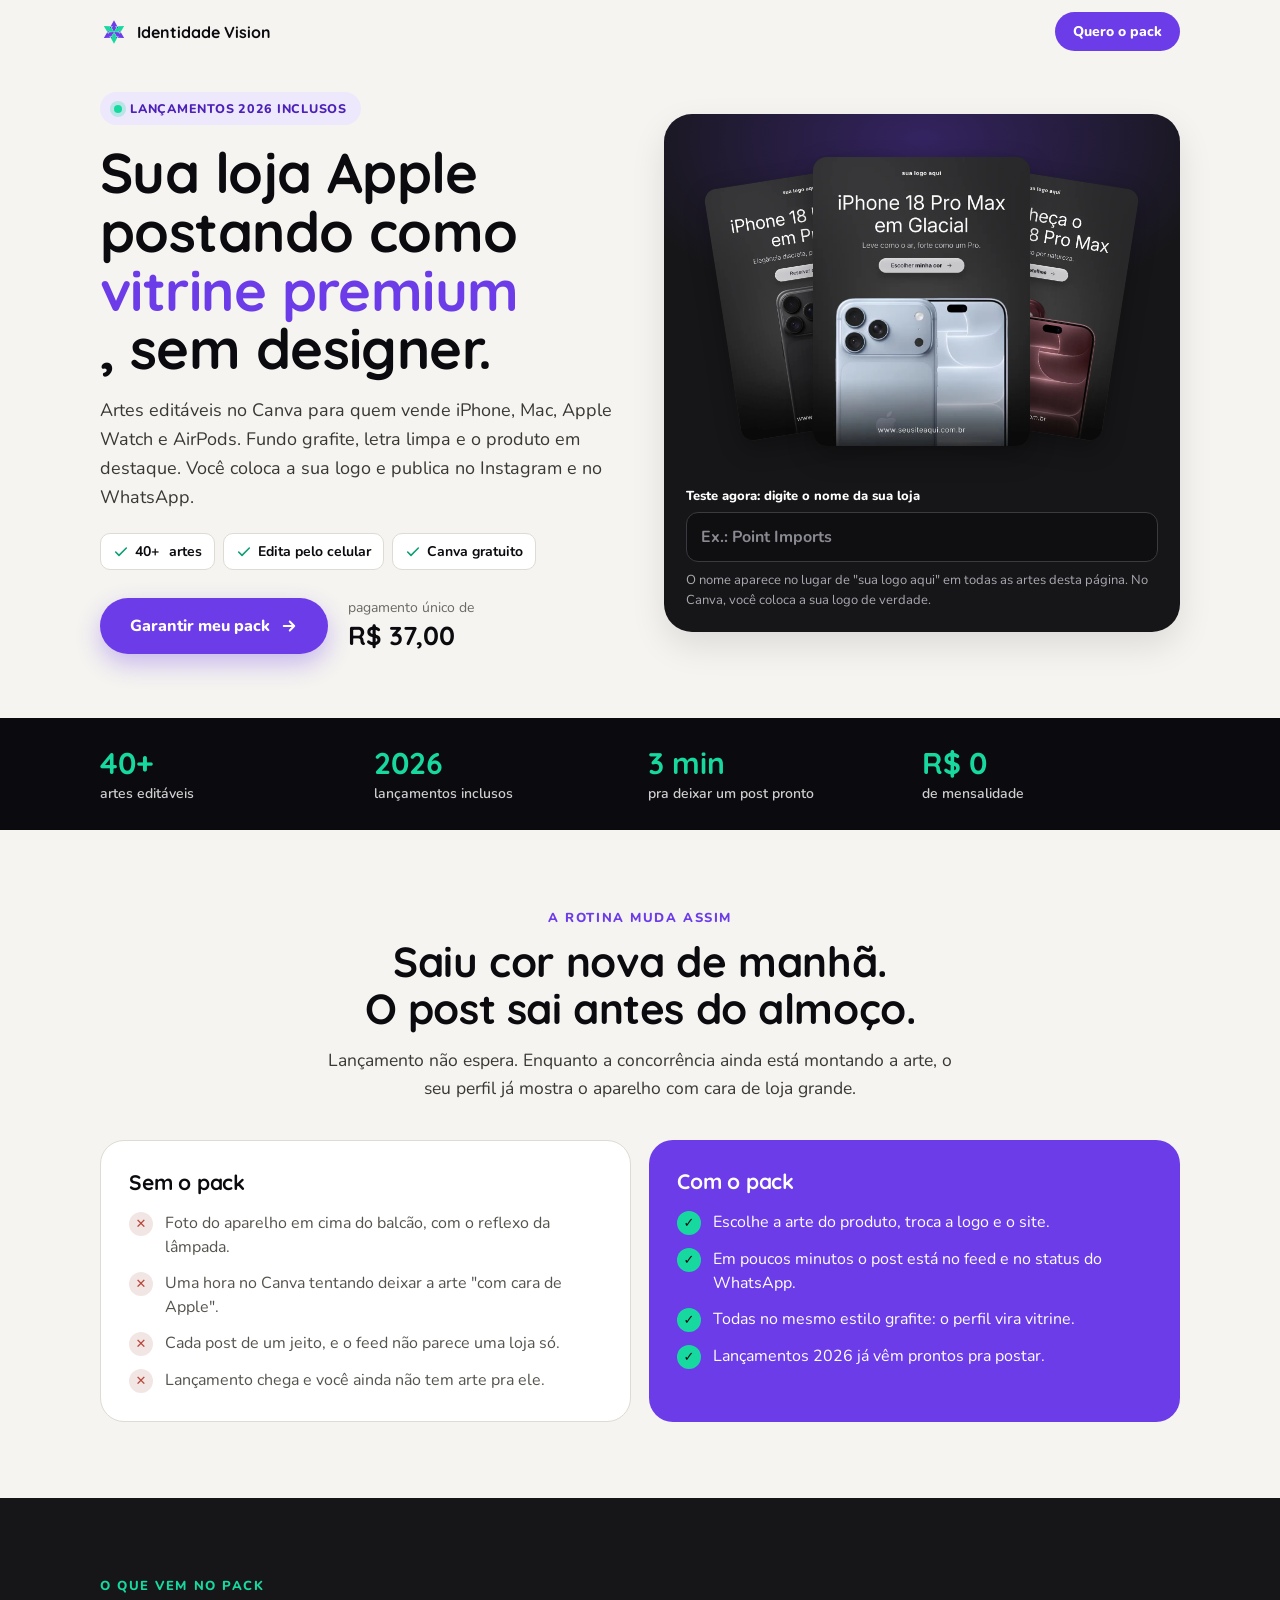
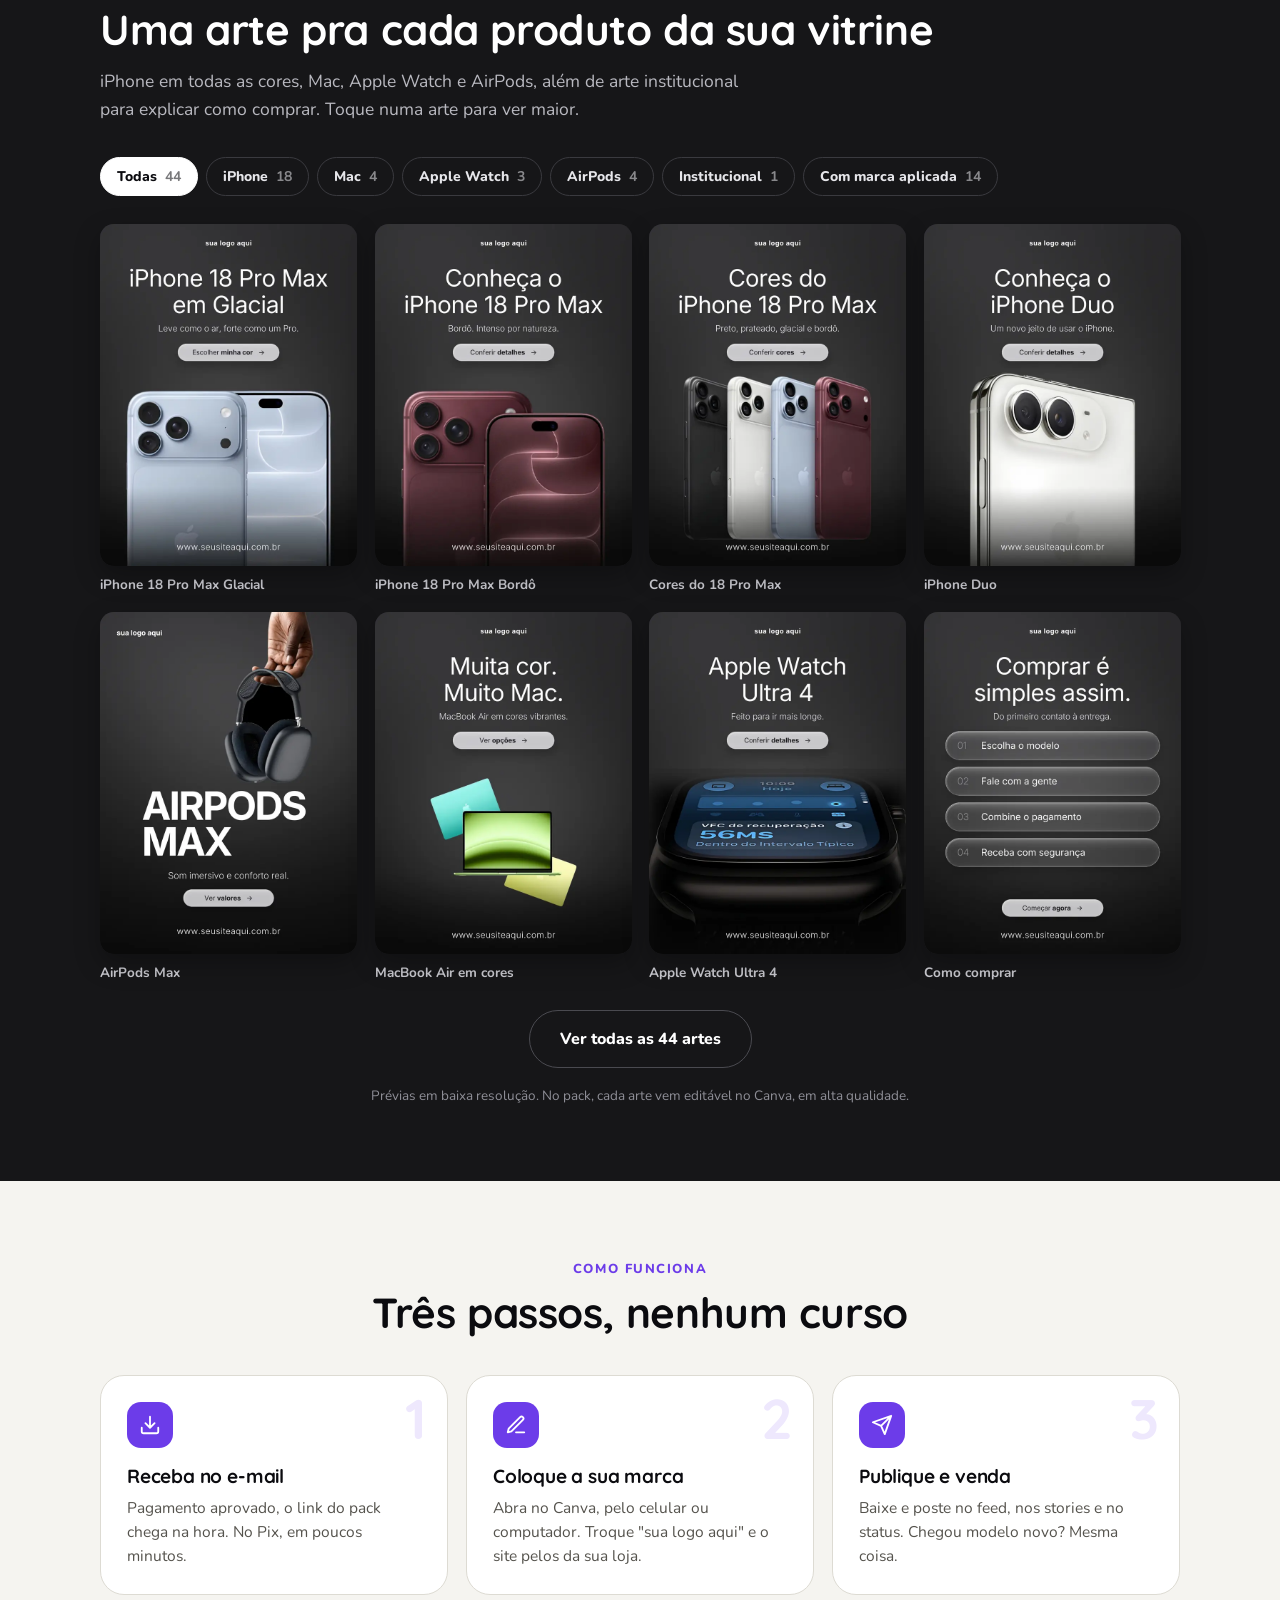
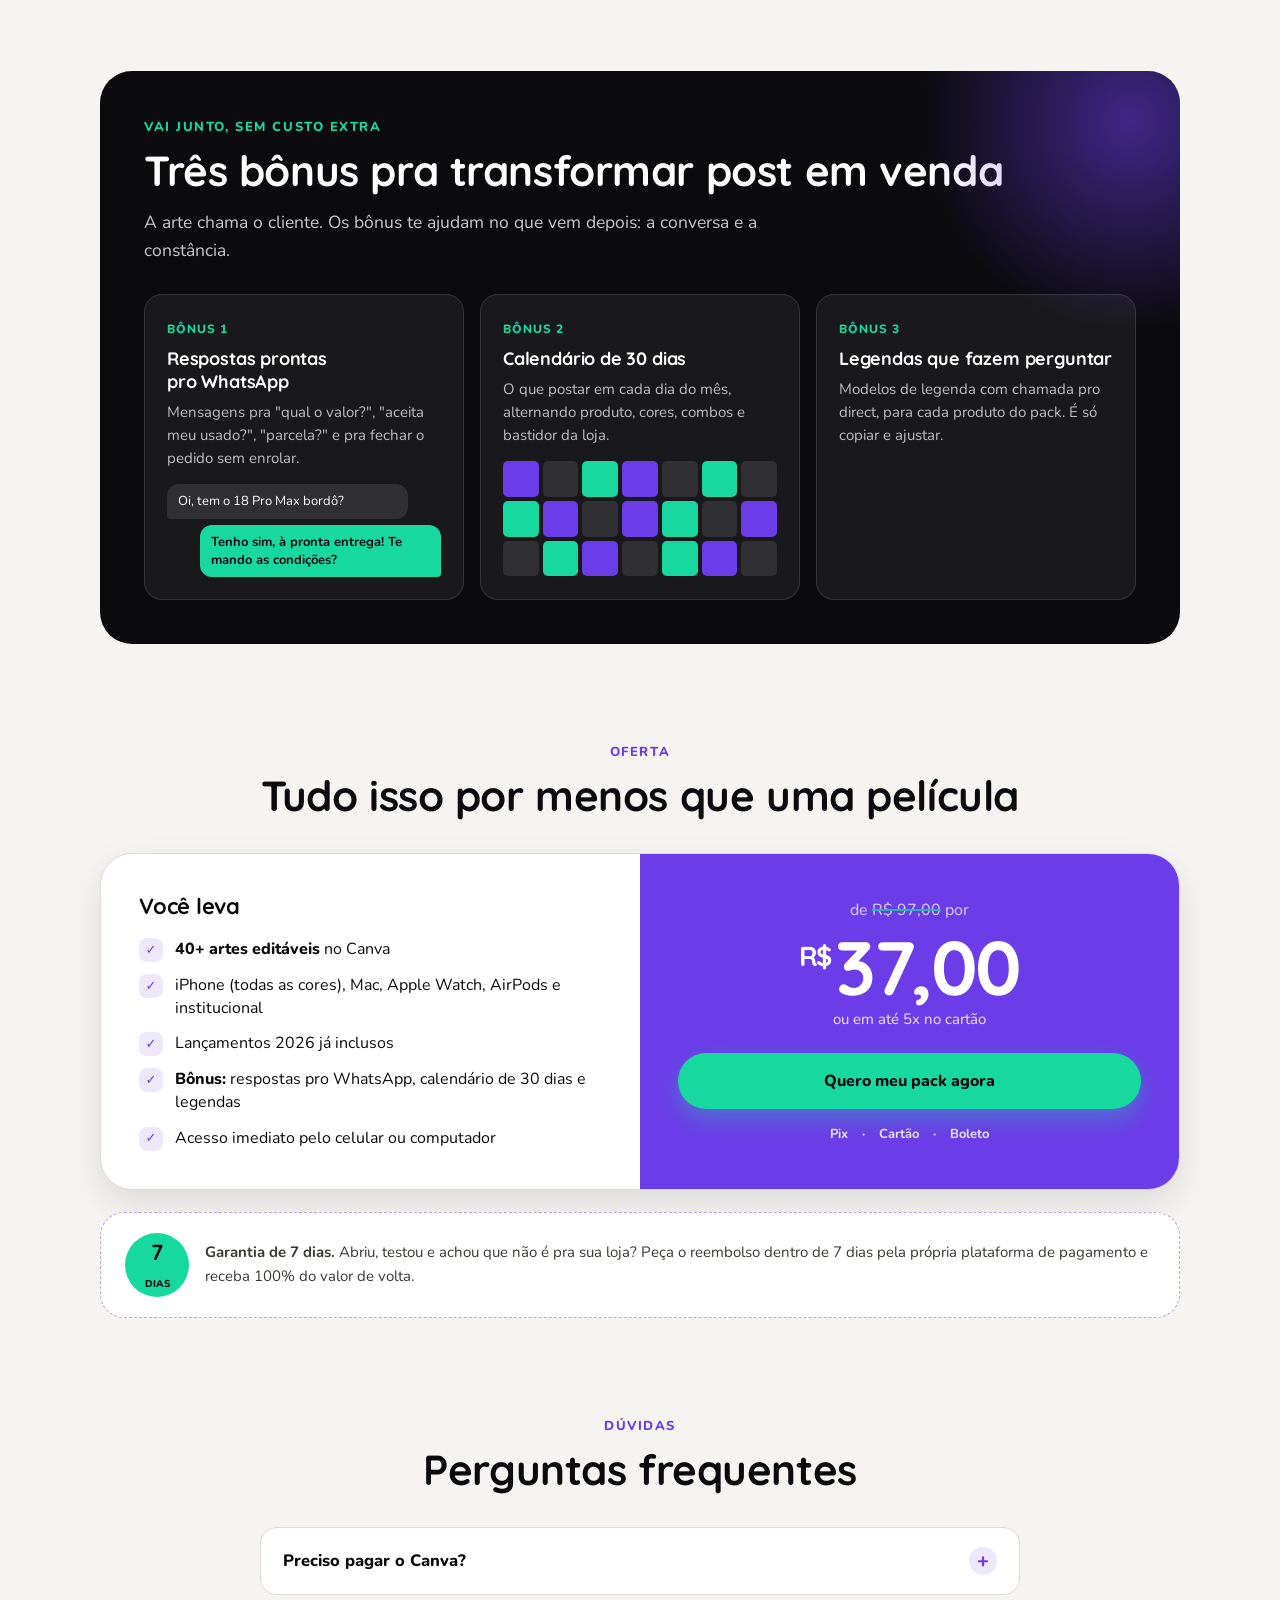
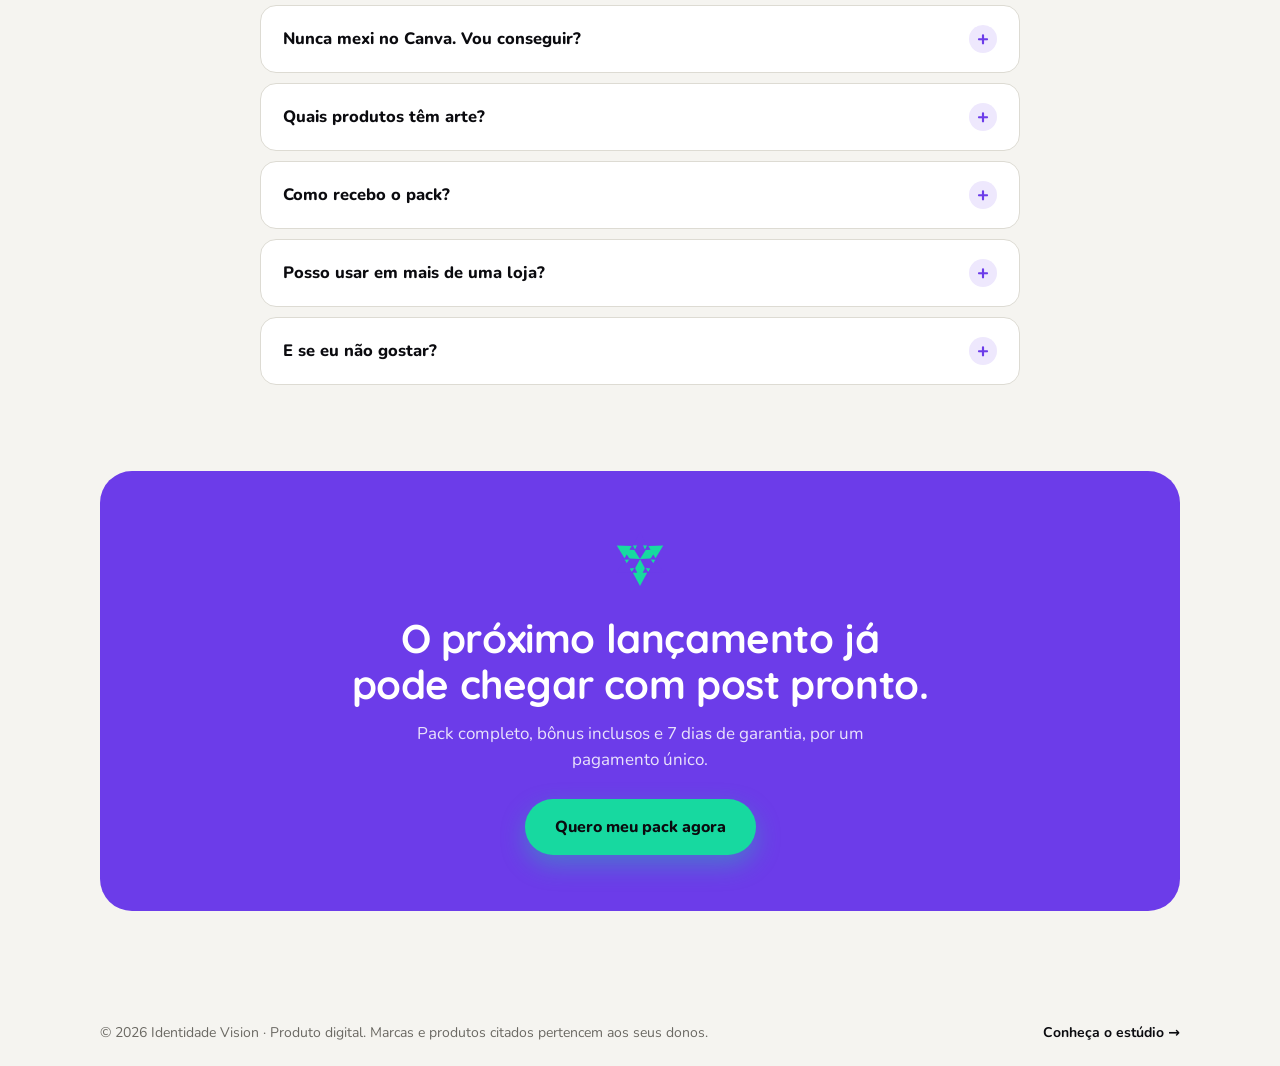
==== commit 04eebc93: "Monta a pagina do pack com as artes reais A galeria passa a mostrar as 44 artes enviadas (iPhone, Ma" ====
--- a/pack/index.html
+++ b/pack/index.html
@@ -2,14 +2,15 @@
 <html lang="pt-BR">
 <head>
 <meta charset="UTF-8">
-<meta name="viewport" content="width=device-width, initial-scale=1.0">
-<title>Pack Vitrine Pronta — artes editáveis para loja de celular | Identidade Vision</title>
-<meta name="description" content="Mais de 120 artes editáveis no Canva para lojas de celular: lacrados, seminovos, acessórios, assistência técnica, tabela de preços e stories. Coloque o nome da sua loja e publique.">
-<meta name="description" content="Estúdio Identidade Vision: sites institucionais, aplicativos e sistemas sob medida, com identidade visual própria. Veja os trabalhos e peça um orçamento.">
+<meta name="viewport" content="width=device-width, initial-scale=1.0, viewport-fit=cover">
+<title>Pack Vitrine Pronta — artes editáveis para loja Apple | Identidade Vision</title>
+<meta name="description" content="Artes editáveis no Canva para quem vende iPhone, Mac, Apple Watch e AirPods. Lançamentos 2026 inclusos. Troque a logo, publique e venda.">
+<link rel="icon" type="image/svg+xml" href="data:image/svg+xml,%3Csvg%20xmlns%3D%22http%3A%2F%2Fwww.w3.org%2F2000%2Fsvg%22%20viewBox%3D%220%200%20100%20100%22%3E%3Cg%3E%3Cpolygon%20points%3D%2242.38%2C35.36%2038.80%2C28.49%2045.79%2C28.49%22%20fill%3D%22%2317D9A0%22%2F%3E%3Cpolygon%20points%3D%2257.62%2C35.36%2054.21%2C28.49%2061.20%2C28.49%22%20fill%3D%22%2317D9A0%22%2F%3E%3Cpolygon%20points%3D%2258.87%2C36.08%2063.03%2C29.55%2066.52%2C35.60%22%20fill%3D%22%236C3CE9%22%2F%3E%3Cpolygon%20points%3D%2266.48%2C49.28%2070.73%2C42.89%2074.23%2C48.94%22%20fill%3D%22%236C3CE9%22%2F%3E%3Cpolygon%20points%3D%2266.48%2C50.72%2074.23%2C51.06%2070.73%2C57.11%22%20fill%3D%22%2317D9A0%22%2F%3E%3Cpolygon%20points%3D%2258.87%2C63.92%2066.52%2C64.40%2063.03%2C70.45%22%20fill%3D%22%2317D9A0%22%2F%3E%3Cpolygon%20points%3D%2257.62%2C64.64%2061.20%2C71.51%2054.21%2C71.51%22%20fill%3D%22%236C3CE9%22%2F%3E%3Cpolygon%20points%3D%2242.38%2C64.64%2045.79%2C71.51%2038.80%2C71.51%22%20fill%3D%22%236C3CE9%22%2F%3E%3Cpolygon%20points%3D%2241.13%2C63.92%2036.97%2C70.45%2033.48%2C64.40%22%20fill%3D%22%2317D9A0%22%2F%3E%3Cpolygon%20points%3D%2233.52%2C50.72%2029.27%2C57.11%2025.77%2C51.06%22%20fill%3D%22%2317D9A0%22%2F%3E%3Cpolygon%20points%3D%2233.52%2C49.28%2025.77%2C48.94%2029.27%2C42.89%22%20fill%3D%22%236C3CE9%22%2F%3E%3Cpolygon%20points%3D%2241.13%2C36.08%2033.48%2C35.60%2036.97%2C29.55%22%20fill%3D%22%236C3CE9%22%2F%3E%3Cpolygon%20points%3D%2250.00%2C50.00%2042.38%2C35.36%2045.79%2C28.49%2038.80%2C28.49%2050.00%2C8.00%2061.20%2C28.49%2054.21%2C28.49%2057.62%2C35.36%22%20fill%3D%22%236C3CE9%22%2F%3E%3Cpolygon%20points%3D%2250.00%2C50.00%2058.87%2C36.08%2066.52%2C35.60%2063.03%2C29.55%2086.37%2C29.00%2074.23%2C48.94%2070.73%2C42.89%2066.48%2C49.28%22%20fill%3D%22%2317D9A0%22%2F%3E%3Cpolygon%20points%3D%2250.00%2C50.00%2066.48%2C50.72%2070.73%2C57.11%2074.23%2C51.06%2086.37%2C71.00%2063.03%2C70.45%2066.52%2C64.40%2058.87%2C63.92%22%20fill%3D%22%236C3CE9%22%2F%3E%3Cpolygon%20points%3D%2250.00%2C50.00%2057.62%2C64.64%2054.21%2C71.51%2061.20%2C71.51%2050.00%2C92.00%2038.80%2C71.51%2045.79%2C71.51%2042.38%2C64.64%22%20fill%3D%22%2317D9A0%22%2F%3E%3Cpolygon%20points%3D%2250.00%2C50.00%2041.13%2C63.92%2033.48%2C64.40%2036.97%2C70.45%2013.63%2C71.00%2025.77%2C51.06%2029.27%2C57.11%2033.52%2C50.72%22%20fill%3D%22%236C3CE9%22%2F%3E%3Cpolygon%20points%3D%2250.00%2C50.00%2033.52%2C49.28%2029.27%2C42.89%2025.77%2C48.94%2013.63%2C29.00%2036.97%2C29.55%2033.48%2C35.60%2041.13%2C36.08%22%20fill%3D%22%2317D9A0%22%2F%3E%3C%2Fg%3E%3C%2Fsvg%3E">
 <link rel="preconnect" href="https://fonts.googleapis.com">
 <link rel="preconnect" href="https://fonts.gstatic.com" crossorigin>
-<link href="https://fonts.googleapis.com/css2?family=Quicksand:wght@500;600;700&family=Nunito:wght@400;600;700;800;900&family=Archivo:wght@700;800;900&display=swap" rel="stylesheet">
+<link href="https://fonts.googleapis.com/css2?family=Quicksand:wght@500;600;700&family=Nunito:wght@400;600;700;800;900&family=Inter:wght@600;700&display=swap" rel="stylesheet">
 <style>
+  /* Página creme da marca; a galeria vira uma vitrine escura, no mesmo tom grafite das artes. */
   :root{
     --violeta:#6C3CE9;
     --violeta-escuro:#4B21B8;
@@ -20,29 +21,30 @@
     --creme:#F5F4F0;
     --papel:#FFFFFF;
     --tinta:#0B0B0F;
+    --grafite:#161618;
+    --grafite-2:#232326;
     --borda:#DDDBD3;
     --cinza:#6B6963;
+    --texto-2:#3a3833;
     --raio-lg:24px;
-    --raio-md:14px;
     --sombra:0 14px 34px rgba(11,11,15,.10);
-    /* cor e fundo das artes de exemplo (o visitante troca no simulador) */
-    --arte-cor:#6C3CE9;
-    --arte-fundo:#FFFFFF;
-    --arte-texto:#0B0B0F;
+    color-scheme:light;
   }
   *{box-sizing:border-box;}
   html{scroll-behavior:smooth;}
-  body{margin:0;font-family:'Nunito',sans-serif;background:var(--creme);color:var(--tinta);-webkit-font-smoothing:antialiased;overflow-x:hidden;padding-bottom:84px;}
-  h1,h2,h3{font-family:'Quicksand',sans-serif;font-weight:700;margin:0;letter-spacing:-.01em;}
+  body{margin:0;font-family:'Nunito',system-ui,sans-serif;background:var(--creme);color:var(--tinta);-webkit-font-smoothing:antialiased;overflow-x:hidden;padding-bottom:84px;}
+  h1,h2,h3{font-family:'Quicksand','Nunito',system-ui,sans-serif;font-weight:700;margin:0;letter-spacing:-.01em;text-wrap:balance;}
   p{margin:0;}
   a{color:inherit;text-decoration:none;}
   button{font:inherit;color:inherit;cursor:pointer;}
+  img{display:block;max-width:100%;}
   .wrap{max-width:1120px;margin:0 auto;padding:0 20px;}
   ::selection{background:var(--violeta);color:#fff;}
-
-  .reveal{opacity:0;transform:translateY(24px);transition:opacity .7s cubic-bezier(.16,.8,.3,1),transform .7s cubic-bezier(.16,.8,.3,1);}
-  .reveal.in-view{opacity:1;transform:none;}
-  @media (prefers-reduced-motion:reduce){.reveal{opacity:1;transform:none;transition:none;}.simbolo{animation:none!important;}}
+  :focus-visible{outline:3px solid var(--violeta);outline-offset:3px;}
+
+  .reveal{transition:opacity .7s cubic-bezier(.16,.8,.3,1),transform .7s cubic-bezier(.16,.8,.3,1);}
+  .js .reveal:not(.in-view){opacity:0;transform:translateY(24px);}
+  @media (prefers-reduced-motion:reduce){.js .reveal:not(.in-view){opacity:1;transform:none;}.simbolo{animation:none!important;}}
 
   /* ---------- botões ---------- */
   .btn{display:inline-flex;align-items:center;justify-content:center;gap:10px;background:var(--violeta);color:#fff;font-weight:800;font-size:16px;padding:17px 30px;border-radius:999px;box-shadow:0 10px 24px rgba(108,60,233,.32);transition:transform .2s ease,background .2s ease;border:0;}
@@ -53,7 +55,7 @@
   .btn-bloco{width:100%;}
 
   /* ---------- topo ---------- */
-  .topo{position:sticky;top:0;z-index:50;background:rgba(245,244,240,.9);backdrop-filter:blur(10px);border-bottom:1px solid transparent;transition:border-color .3s;}
+  .topo{position:sticky;top:env(safe-area-inset-top,0px);z-index:50;background:rgba(245,244,240,.9);backdrop-filter:blur(10px);border-bottom:1px solid transparent;transition:border-color .3s;}
   .topo.solido{border-color:var(--borda);}
   .topo-inner{max-width:1120px;margin:0 auto;padding:12px 20px;display:flex;align-items:center;justify-content:space-between;gap:12px;}
   .marca{display:flex;align-items:center;gap:9px;font-family:'Quicksand',sans-serif;font-weight:700;font-size:16px;}
@@ -61,15 +63,23 @@
   @keyframes girar{to{transform:rotate(360deg);}}
   .topo .btn{padding:10px 18px;font-size:14px;box-shadow:none;}
 
+  /* ---------- ARTE (imagem real + capa da logo) ---------- */
+  .arte{position:relative;display:block;width:100%;aspect-ratio:3/4;border-radius:14px;overflow:hidden;background:var(--grafite-2);border:0;padding:0;container-type:inline-size;box-shadow:0 10px 26px rgba(0,0,0,.28);}
+  .arte img{width:100%;height:100%;object-fit:cover;}
+  /* cobre o "sua logo aqui" da arte com o nome digitado */
+  .logo-capa{display:none;position:absolute;top:4.1%;height:3.7%;left:50%;transform:translateX(-50%);max-width:84%;padding:0 4cqi;align-items:center;justify-content:center;background:#343436;box-shadow:0 0 2cqi 1.6cqi #343436;border-radius:2cqi;font:700 3.1cqi/1 'Inter','Nunito',system-ui,sans-serif;color:#fff;letter-spacing:.01em;white-space:nowrap;overflow:hidden;text-overflow:ellipsis;}
+  .arte[data-logo="esq"] .logo-capa{left:4.5%;transform:none;top:4.6%;background:#38383a;box-shadow:0 0 2cqi 1.6cqi #38383a;justify-content:flex-start;max-width:46%;font-size:3.3cqi;}
+  .com-nome .logo-capa{display:flex;}
+
   /* ---------- hero ---------- */
-  .hero{padding:44px 0 64px;}
-  .hero-grid{display:grid;grid-template-columns:1.05fr .95fr;gap:48px;align-items:center;}
+  .hero{padding:28px 0 64px;}
+  .hero-grid{display:grid;grid-template-columns:1fr 1fr;gap:48px;align-items:center;}
   .selo{display:inline-flex;align-items:center;gap:8px;background:var(--violeta-fundo);color:var(--violeta-escuro);font-weight:800;font-size:12.5px;letter-spacing:.06em;text-transform:uppercase;padding:8px 14px;border-radius:999px;}
   .selo i{width:8px;height:8px;border-radius:50%;background:var(--verde);box-shadow:0 0 0 4px rgba(23,217,160,.25);}
-  .hero h1{font-size:clamp(34px,5.4vw,58px);line-height:1.04;margin:18px 0 18px;}
-  .grifo{position:relative;white-space:nowrap;color:var(--violeta);}
+  .hero h1{font-size:clamp(34px,5.2vw,56px);line-height:1.05;margin:18px 0;}
+  .grifo{position:relative;color:var(--violeta);}
   .grifo::after{content:"";position:absolute;left:-2%;right:-2%;bottom:.06em;height:.28em;background:var(--verde);opacity:.45;border-radius:4px;z-index:-1;}
-  .hero-sub{font-size:18px;line-height:1.6;color:#3a3833;max-width:540px;}
+  .hero-sub{font-size:18px;line-height:1.6;color:var(--texto-2);max-width:540px;}
   .hero-chips{display:flex;flex-wrap:wrap;gap:8px;margin:22px 0 28px;}
   .chip{display:inline-flex;align-items:center;gap:6px;background:var(--papel);border:1px solid var(--borda);border-radius:10px;padding:8px 12px;font-weight:700;font-size:14px;}
   .chip svg{width:16px;height:16px;stroke:var(--verde-escuro);}
@@ -77,98 +87,38 @@
   .hero-preco{font-size:14px;color:var(--cinza);line-height:1.35;}
   .hero-preco strong{display:block;font-family:'Quicksand',sans-serif;font-size:26px;color:var(--tinta);}
 
-  /* ---------- simulador ---------- */
-  .simulador{background:var(--papel);border:1px solid var(--borda);border-radius:var(--raio-lg);padding:22px;box-shadow:var(--sombra);position:relative;}
-  .simulador::before{content:"Teste agora";position:absolute;top:-13px;left:22px;background:var(--tinta);color:#fff;font-weight:800;font-size:12px;letter-spacing:.06em;text-transform:uppercase;padding:5px 12px;border-radius:999px;}
-  .sim-palco{display:grid;grid-template-columns:1fr 1fr;gap:12px;}
-  .sim-controles{margin-top:18px;display:grid;gap:14px;}
-  .campo label{display:block;font-weight:800;font-size:13px;margin-bottom:6px;}
-  .campo input{width:100%;font:inherit;font-weight:700;font-size:16px;padding:12px 14px;border:1.5px solid var(--borda);border-radius:12px;background:var(--creme);outline:none;transition:border-color .2s;}
-  .campo input:focus{border-color:var(--violeta);}
-  .linha-opcoes{display:flex;flex-wrap:wrap;align-items:center;gap:10px;}
-  .cor-btn{width:34px;height:34px;border-radius:50%;border:3px solid #fff;box-shadow:0 0 0 1.5px var(--borda);background:var(--c);transition:transform .15s,box-shadow .15s;}
-  .cor-btn[aria-pressed="true"]{box-shadow:0 0 0 2.5px var(--tinta);transform:scale(1.08);}
-  .fundo-btn{border:1.5px solid var(--borda);background:var(--creme);border-radius:999px;padding:7px 14px;font-weight:800;font-size:13px;}
-  .fundo-btn[aria-pressed="true"]{background:var(--tinta);color:#fff;border-color:var(--tinta);}
-  .linha-opcoes .quebra{flex:1;}
-  .sim-nota{font-size:13px;color:var(--cinza);}
-
-  /* ---------- ARTE (mockup de post) ---------- */
-  .arte{--c:var(--arte-cor);position:relative;aspect-ratio:4/5;border-radius:14px;overflow:hidden;background:var(--arte-fundo);color:var(--arte-texto);font-family:'Archivo',sans-serif;padding:9% 8%;display:flex;flex-direction:column;box-shadow:0 1px 0 rgba(0,0,0,.04),0 8px 20px rgba(11,11,15,.08);isolation:isolate;transition:background .3s,color .3s;container-type:inline-size;}
-  .arte.story{aspect-ratio:9/16;}
-  .arte-logo{position:relative;z-index:2;font-weight:900;font-size:6.2cqi;letter-spacing:.04em;text-transform:uppercase;display:flex;align-items:center;gap:2.4cqi;max-width:100%;white-space:nowrap;overflow:hidden;text-overflow:ellipsis;}
-  .arte-logo::before{content:"";flex:none;width:5cqi;height:5cqi;border-radius:1.4cqi;background:var(--c);transform:rotate(45deg);}
-  .arte-tag{position:relative;z-index:2;align-self:flex-start;margin-top:6cqi;background:var(--c);color:#fff;font-weight:800;font-size:5cqi;padding:1.6cqi 3.6cqi;border-radius:99px;text-transform:uppercase;letter-spacing:.05em;}
-  .arte-titulo{position:relative;z-index:2;font-weight:900;font-size:11cqi;line-height:.95;letter-spacing:-.03em;margin-top:3cqi;text-transform:uppercase;}
-  .arte-titulo em{font-style:normal;color:var(--c);}
-  .arte-sub{position:relative;z-index:2;font-family:'Nunito',sans-serif;font-weight:700;font-size:5cqi;opacity:.7;margin-top:2cqi;}
-  .arte-preco{position:absolute;z-index:3;right:7%;bottom:15%;background:var(--arte-texto);color:var(--arte-fundo);border-radius:3cqi;padding:2.4cqi 3.6cqi;font-weight:900;font-size:7.6cqi;line-height:1;text-align:right;transition:background .3s,color .3s;}
-  .arte-preco small{display:block;font-family:'Nunito',sans-serif;font-weight:700;font-size:3.6cqi;opacity:.7;margin-bottom:1cqi;}
-  .arte-rodape{position:absolute;z-index:3;left:8%;right:8%;bottom:5%;display:flex;justify-content:space-between;font-family:'Nunito',sans-serif;font-weight:800;font-size:3.8cqi;opacity:.75;}
-  /* círculo de cor ao fundo */
-  .arte-bolha{position:absolute;z-index:-1;width:95%;aspect-ratio:1;border-radius:50%;right:-30%;bottom:-24%;background:var(--c);opacity:.16;}
-  .arte-bolha.cheia{opacity:1;}
-
-  /* aparelho desenhado (costas do celular) */
-  .aparelho{position:absolute;z-index:1;width:27%;aspect-ratio:1/2.05;border-radius:6.5cqi;background:linear-gradient(150deg,color-mix(in srgb,var(--c) 55%,#fff) 0%,var(--c) 55%,color-mix(in srgb,var(--c) 70%,#000) 100%);box-shadow:inset 0 0 0 .9cqi rgba(255,255,255,.35),-2cqi 3cqi 5cqi rgba(0,0,0,.22);}
-  .aparelho::before{content:"";position:absolute;left:9%;top:5%;width:46%;aspect-ratio:1;border-radius:3.5cqi;background:rgba(255,255,255,.2);box-shadow:inset 0 0 0 .5cqi rgba(255,255,255,.3);}
-  .aparelho::after{content:"";position:absolute;left:13%;top:7.5%;width:38%;aspect-ratio:1;background:
-    radial-gradient(circle at 25% 25%,#1a1a22 0 17%,#3b3b48 18% 23%,transparent 24%),
-    radial-gradient(circle at 25% 75%,#1a1a22 0 17%,#3b3b48 18% 23%,transparent 24%),
-    radial-gradient(circle at 75% 50%,#1a1a22 0 17%,#3b3b48 18% 23%,transparent 24%);}
-  .aparelho.b{filter:hue-rotate(0) saturate(.15) brightness(1.25);}
-  .aparelho.c{filter:saturate(.2) brightness(.45);}
-  /* fone e relógio */
-  .estojo{position:absolute;z-index:1;width:40%;aspect-ratio:1.15/1;border-radius:9cqi 9cqi 7cqi 7cqi;background:linear-gradient(180deg,#fff,#e6e4ee);box-shadow:inset 0 -1cqi 0 rgba(0,0,0,.06),0 3cqi 6cqi rgba(0,0,0,.18);}
-  .estojo::before{content:"";position:absolute;left:0;right:0;top:38%;height:.5cqi;background:rgba(0,0,0,.08);}
-  .estojo::after{content:"";position:absolute;left:47%;top:58%;width:1.8cqi;height:1.8cqi;border-radius:50%;background:var(--verde);}
-  .relogio{position:absolute;z-index:1;width:24%;aspect-ratio:.82;border-radius:7cqi;background:#16161c;box-shadow:inset 0 0 0 1.2cqi #2c2c36,0 3cqi 6cqi rgba(0,0,0,.25);}
-  .relogio::before,.relogio::after{content:"";position:absolute;left:18%;right:18%;height:42%;background:var(--c);border-radius:2cqi;z-index:-1;}
-  .relogio::before{bottom:88%;}
-  .relogio::after{top:88%;}
-  .relogio span{position:absolute;inset:16%;border-radius:4cqi;background:radial-gradient(circle at 50% 50%,transparent 38%,var(--c) 39% 46%,transparent 47%),#000;}
-  /* tabela */
-  .tabela{margin-top:4cqi;display:grid;gap:1.8cqi;font-family:'Nunito',sans-serif;}
-  .tabela div{display:flex;justify-content:space-between;align-items:center;border-bottom:.4cqi dashed color-mix(in srgb,var(--arte-texto) 25%,transparent);padding-bottom:1.4cqi;font-weight:800;font-size:4.4cqi;}
-  .tabela b{font-family:'Archivo',sans-serif;color:var(--c);font-size:4.6cqi;}
-  /* pino de mapa */
-  .pino{position:absolute;z-index:1;width:30%;aspect-ratio:1;left:35%;top:44%;border-radius:50% 50% 50% 0;transform:rotate(-45deg);background:var(--c);box-shadow:0 3cqi 6cqi rgba(0,0,0,.2);}
-  .pino::after{content:"";position:absolute;inset:30%;border-radius:50%;background:var(--arte-fundo);}
-  .mapa{position:absolute;z-index:-1;inset:38% 0 0 0;background:
-    linear-gradient(90deg,transparent 48%,color-mix(in srgb,var(--arte-texto) 10%,transparent) 48% 52%,transparent 52%),
-    linear-gradient(0deg,transparent 30%,color-mix(in srgb,var(--arte-texto) 10%,transparent) 30% 34%,transparent 34% 70%,color-mix(in srgb,var(--arte-texto) 10%,transparent) 70% 73%,transparent 73%),
-    linear-gradient(35deg,transparent 60%,color-mix(in srgb,var(--arte-texto) 8%,transparent) 60% 63%,transparent 63%);}
-  /* ferramenta (assistência) */
-  .tela-quebrada{position:absolute;z-index:1;width:28%;aspect-ratio:1/2.05;border-radius:6.5cqi;background:#111;box-shadow:inset 0 0 0 1.2cqi #2a2a33,-2cqi 3cqi 5cqi rgba(0,0,0,.22);overflow:hidden;}
-  .tela-quebrada::before{content:"";position:absolute;inset:4%;border-radius:5cqi;background:
-    linear-gradient(115deg,transparent 46%,rgba(255,255,255,.55) 47%,transparent 48%),
-    linear-gradient(60deg,transparent 30%,rgba(255,255,255,.45) 31%,transparent 32%),
-    linear-gradient(160deg,transparent 58%,rgba(255,255,255,.4) 59%,transparent 60%),
-    linear-gradient(180deg,color-mix(in srgb,var(--c) 70%,#000),#0c0c12);}
-  .tela-quebrada.ok::before{background:linear-gradient(180deg,var(--c),color-mix(in srgb,var(--c) 40%,#000));}
-  .seta{position:absolute;z-index:2;font-family:'Archivo',sans-serif;font-weight:900;font-size:10cqi;color:var(--c);}
-  /* contagem / oferta */
-  .relampago{position:absolute;z-index:-1;right:-6%;top:30%;width:62%;aspect-ratio:1;background:var(--c);clip-path:polygon(55% 0,20% 55%,45% 55%,35% 100%,80% 40%,55% 40%,70% 0);opacity:.9;}
-  .faixa-arte{position:absolute;left:-10%;right:-10%;bottom:30%;transform:rotate(-6deg);background:var(--arte-texto);color:var(--arte-fundo);font-weight:900;font-size:5.6cqi;padding:2cqi 0;text-align:center;letter-spacing:.08em;white-space:nowrap;overflow:hidden;}
+  .vitrine{background:var(--grafite);border-radius:28px;padding:30px 22px 22px;box-shadow:var(--sombra);position:relative;overflow:hidden;}
+  .vitrine::before{content:"";position:absolute;inset:-30% -10% auto;height:70%;background:radial-gradient(closest-side,rgba(108,60,233,.35),transparent);pointer-events:none;}
+  .leque{position:relative;aspect-ratio:1.45;}
+  .leque .arte{position:absolute;width:46%;left:27%;top:4%;transition:transform .5s cubic-bezier(.16,.8,.3,1);}
+  .leque .arte:nth-child(1){transform:translateX(-48%) rotate(-9deg) scale(.88);}
+  .leque .arte:nth-child(3){transform:translateX(48%) rotate(9deg) scale(.88);}
+  .leque .arte:nth-child(2){z-index:2;}
+  .leque:hover .arte:nth-child(1){transform:translateX(-58%) rotate(-12deg) scale(.88);}
+  .leque:hover .arte:nth-child(3){transform:translateX(58%) rotate(12deg) scale(.88);}
+  .campo{position:relative;margin-top:18px;}
+  .campo label{display:block;font-weight:800;font-size:13px;margin-bottom:7px;color:#fff;}
+  .campo input{width:100%;font:inherit;font-weight:700;font-size:16px;padding:13px 14px;border:1.5px solid #3a3a3f;border-radius:12px;background:#0f0f11;color:#fff;outline:none;transition:border-color .2s;}
+  .campo input::placeholder{color:#8a8a92;}
+  .campo input:focus{border-color:var(--verde);}
+  .sim-nota{margin-top:9px;font-size:13px;color:#a9a9b1;line-height:1.5;}
 
   /* ---------- seções ---------- */
   section{padding:76px 0;}
   .kicker{font-weight:800;font-size:13px;letter-spacing:.12em;text-transform:uppercase;color:var(--violeta);}
   .titulo{font-size:clamp(28px,4vw,42px);line-height:1.12;margin:10px 0 14px;}
-  .lead{font-size:17.5px;line-height:1.6;color:#3a3833;max-width:640px;}
+  .lead{font-size:17.5px;line-height:1.6;color:var(--texto-2);max-width:640px;}
   .centro{text-align:center;}
   .centro .lead{margin:0 auto;}
 
-  /* números */
   .numeros{background:var(--tinta);color:#fff;padding:26px 0;}
   .numeros .wrap{display:grid;grid-template-columns:repeat(4,1fr);gap:16px;}
   .numero strong{display:block;font-family:'Quicksand',sans-serif;font-size:30px;color:var(--verde);}
   .numero span{font-size:14px;opacity:.8;font-weight:600;}
 
-  /* antes / depois */
   .comparar{display:grid;grid-template-columns:1fr 1fr;gap:18px;margin-top:38px;}
   .lado{border-radius:var(--raio-lg);padding:28px;}
-  .lado h3{font-size:21px;margin-bottom:16px;display:flex;align-items:center;gap:10px;}
+  .lado h3{font-size:21px;margin-bottom:16px;}
   .lado ul{list-style:none;margin:0;padding:0;display:grid;gap:12px;}
   .lado li{display:flex;gap:12px;font-size:16px;line-height:1.5;}
   .lado li::before{flex:none;width:24px;height:24px;border-radius:50%;display:grid;place-items:center;font-weight:900;font-size:13px;margin-top:1px;}
@@ -178,19 +128,30 @@
   .lado.com{background:var(--violeta);color:#fff;}
   .lado.com li::before{content:"✓";background:var(--verde);color:var(--tinta);}
 
-  /* galeria */
-  .abas{display:flex;gap:8px;overflow-x:auto;padding:4px 2px 10px;margin:30px -20px 18px;padding-left:20px;padding-right:20px;scrollbar-width:none;}
+  /* galeria: vitrine escura */
+  .galeria-sec{background:var(--grafite);color:#fff;}
+  .galeria-sec .kicker{color:var(--verde);}
+  .galeria-sec .lead{color:#b9b9c0;}
+  .abas{display:flex;gap:8px;overflow-x:auto;padding:4px 20px 10px;margin:30px -20px 18px;scrollbar-width:none;}
   .abas::-webkit-scrollbar{display:none;}
-  .aba{flex:none;border:1.5px solid var(--borda);background:var(--papel);border-radius:999px;padding:9px 16px;font-weight:800;font-size:14px;transition:background .2s,color .2s,border-color .2s;}
+  .aba{flex:none;border:1.5px solid #3a3a3f;background:transparent;color:#e6e6ea;border-radius:999px;padding:9px 16px;font-weight:800;font-size:14px;transition:background .2s,color .2s,border-color .2s;}
   .aba span{opacity:.55;font-weight:700;margin-left:4px;}
-  .aba[aria-selected="true"]{background:var(--tinta);color:#fff;border-color:var(--tinta);}
-  .galeria{display:grid;grid-template-columns:repeat(4,1fr);gap:16px;align-items:start;}
-  .galeria .item{transition:opacity .3s,transform .3s;}
-  .galeria .item[hidden]{display:none;}
-  .item figcaption{font-weight:800;font-size:13.5px;margin-top:9px;color:#3a3833;}
-  .galeria-nota{margin-top:20px;font-size:14px;color:var(--cinza);text-align:center;}
-
-  /* como funciona */
+  .aba[aria-selected="true"]{background:#fff;color:var(--tinta);border-color:#fff;}
+  .galeria{display:grid;grid-template-columns:repeat(4,minmax(0,1fr));gap:18px;}
+  .item{margin:0;}
+  .item .arte{cursor:zoom-in;transition:transform .25s ease;}
+  .item .arte:hover{transform:translateY(-4px);}
+  .item figcaption{font-weight:700;font-size:13.5px;margin-top:9px;color:#c9c9cf;}
+  .mais{display:flex;justify-content:center;margin-top:28px;}
+  .btn-contorno{background:transparent;border:1.5px solid #4a4a50;color:#fff;box-shadow:none;}
+  .btn-contorno:hover{background:#26262a;}
+  .galeria-nota{margin-top:18px;font-size:13.5px;color:#8f8f97;text-align:center;}
+
+  dialog.zoom{border:0;padding:0;background:transparent;max-width:min(92vw,520px);width:100%;}
+  dialog.zoom::backdrop{background:rgba(5,5,7,.86);backdrop-filter:blur(4px);}
+  .zoom .arte{box-shadow:0 20px 60px rgba(0,0,0,.5);}
+  .zoom-fechar{position:absolute;top:10px;right:10px;z-index:3;width:40px;height:40px;border-radius:50%;border:0;background:rgba(0,0,0,.6);color:#fff;font-size:22px;line-height:1;}
+
   .passos{display:grid;grid-template-columns:repeat(3,1fr);gap:18px;margin-top:38px;counter-reset:p;}
   .passo{background:var(--papel);border:1px solid var(--borda);border-radius:var(--raio-lg);padding:26px;position:relative;}
   .passo::before{counter-increment:p;content:counter(p);font-family:'Quicksand',sans-serif;font-weight:700;font-size:56px;line-height:1;color:var(--violeta-fundo);position:absolute;right:20px;top:14px;}
@@ -199,7 +160,6 @@
   .passo h3{font-size:19px;margin-bottom:8px;}
   .passo p{font-size:15.5px;line-height:1.55;color:#55534d;}
 
-  /* bônus */
   .bonus-faixa{background:var(--tinta);color:#fff;border-radius:32px;padding:44px;position:relative;overflow:hidden;}
   .bonus-faixa::after{content:"";position:absolute;width:420px;height:420px;border-radius:50%;right:-160px;top:-160px;background:radial-gradient(circle,rgba(108,60,233,.55),transparent 70%);pointer-events:none;}
   .bonus-faixa .kicker{color:var(--verde);}
@@ -217,27 +177,25 @@
   .cal i.p{background:var(--violeta);}
   .cal i.s{background:var(--verde);}
 
-  /* oferta */
-  .oferta{display:grid;grid-template-columns:1fr 1fr;gap:0;background:var(--papel);border:1px solid var(--borda);border-radius:32px;overflow:hidden;box-shadow:var(--sombra);}
+  .oferta{display:grid;grid-template-columns:1fr 1fr;background:var(--papel);border:1px solid var(--borda);border-radius:32px;overflow:hidden;box-shadow:var(--sombra);}
   .oferta-inclui{padding:38px;}
   .oferta-inclui h3{font-size:22px;margin-bottom:18px;}
   .lista-check{list-style:none;margin:0;padding:0;display:grid;gap:12px;}
   .lista-check li{display:flex;gap:12px;font-size:16px;line-height:1.45;}
   .lista-check li::before{content:"✓";flex:none;width:24px;height:24px;border-radius:8px;background:var(--violeta-fundo);color:var(--violeta);display:grid;place-items:center;font-weight:900;font-size:13px;}
-  .lista-check li b{font-weight:800;}
-  .oferta-preco{background:var(--violeta);color:#fff;padding:38px;display:flex;flex-direction:column;justify-content:center;text-align:center;position:relative;}
+  .lista-check b{font-weight:800;}
+  .oferta-preco{background:var(--violeta);color:#fff;padding:38px;display:flex;flex-direction:column;justify-content:center;text-align:center;}
   .oferta-preco .de{font-size:16px;opacity:.75;}
   .oferta-preco .de s{text-decoration-color:var(--verde);text-decoration-thickness:2px;}
-  .oferta-preco .valor{font-family:'Quicksand',sans-serif;font-weight:700;font-size:clamp(54px,8vw,76px);line-height:1;margin:8px 0 4px;letter-spacing:-.03em;}
+  .oferta-preco .valor{font-family:'Quicksand',sans-serif;font-weight:700;font-size:clamp(54px,8vw,76px);line-height:1;margin:8px 0 4px;letter-spacing:-.03em;font-variant-numeric:tabular-nums;}
   .oferta-preco .valor sup{font-size:.36em;vertical-align:top;position:relative;top:.5em;margin-right:6px;}
   .oferta-preco .parcela{font-size:15px;opacity:.85;margin-bottom:24px;}
   .pagamentos{display:flex;justify-content:center;flex-wrap:wrap;gap:6px 14px;margin-top:16px;font-size:13px;opacity:.85;font-weight:700;}
   .garantia{display:flex;gap:16px;align-items:center;margin-top:22px;background:var(--papel);border:1px dashed var(--violeta-claro);border-radius:var(--raio-lg);padding:20px 24px;}
   .garantia-selo{flex:none;width:64px;height:64px;border-radius:50%;background:var(--verde);display:grid;place-items:center;font-family:'Quicksand',sans-serif;font-weight:700;line-height:1;text-align:center;font-size:22px;}
   .garantia-selo small{display:block;font-size:10px;font-family:'Nunito',sans-serif;font-weight:800;text-transform:uppercase;}
-  .garantia p{font-size:15px;line-height:1.55;color:#3a3833;}
-
-  /* faq */
+  .garantia p{font-size:15px;line-height:1.55;color:var(--texto-2);}
+
   .faq{max-width:760px;margin:34px auto 0;display:grid;gap:10px;}
   .faq details{background:var(--papel);border:1px solid var(--borda);border-radius:16px;padding:0 22px;transition:border-color .2s;}
   .faq details[open]{border-color:var(--violeta-claro);}
@@ -247,8 +205,7 @@
   .faq details[open] summary::after{transform:rotate(45deg);}
   .faq details p{padding:0 0 20px;font-size:15.5px;line-height:1.6;color:#55534d;}
 
-  /* final */
-  .final{background:var(--violeta);color:#fff;text-align:center;border-radius:32px;padding:56px 24px;position:relative;overflow:hidden;}
+  .final{background:var(--violeta);color:#fff;text-align:center;border-radius:32px;padding:56px 24px;}
   .final .simbolo{width:64px;height:64px;margin:0 auto 18px;}
   .final h2{font-size:clamp(28px,4vw,40px);line-height:1.15;max-width:640px;margin:0 auto 14px;}
   .final p{opacity:.85;font-size:17px;max-width:520px;margin:0 auto 26px;line-height:1.55;}
@@ -257,16 +214,15 @@
   footer .wrap{display:flex;flex-wrap:wrap;justify-content:space-between;gap:12px;align-items:center;}
   footer a{font-weight:700;color:var(--tinta);}
 
-  /* barra fixa no celular */
-  .barra-compra{position:fixed;z-index:60;left:0;right:0;bottom:0;background:rgba(255,255,255,.94);backdrop-filter:blur(10px);border-top:1px solid var(--borda);padding:10px 16px calc(10px + env(safe-area-inset-bottom));display:flex;align-items:center;gap:14px;transform:translateY(110%);transition:transform .35s cubic-bezier(.16,.8,.3,1);}
+  .barra-compra{position:fixed;z-index:60;left:0;right:0;bottom:0;background:rgba(255,255,255,.94);backdrop-filter:blur(10px);border-top:1px solid var(--borda);padding:10px 16px calc(10px + env(safe-area-inset-bottom,0px));display:flex;align-items:center;gap:14px;transform:translateY(110%);transition:transform .35s cubic-bezier(.16,.8,.3,1);}
   .barra-compra.visivel{transform:none;}
   .barra-compra .info{font-size:12.5px;color:var(--cinza);line-height:1.25;white-space:nowrap;}
   .barra-compra .info strong{display:block;font-family:'Quicksand',sans-serif;font-size:20px;color:var(--tinta);}
   .barra-compra .btn{flex:1;padding:14px 18px;font-size:15px;}
 
   @media (max-width:900px){
-    .hero-grid{grid-template-columns:1fr;gap:40px;}
-    .galeria{grid-template-columns:repeat(2,1fr);gap:12px;}
+    .hero-grid{grid-template-columns:1fr;gap:36px;}
+    .galeria{grid-template-columns:repeat(2,minmax(0,1fr));gap:12px;}
     .numeros .wrap{grid-template-columns:repeat(2,1fr);}
     .comparar,.passos,.bonus-grid,.oferta{grid-template-columns:1fr;}
     .bonus-faixa{padding:30px 22px;border-radius:24px;}
@@ -275,13 +231,13 @@
   }
   @media (max-width:560px){
     section{padding:56px 0;}
-    .hero{padding:26px 0 48px;}
+    .hero{padding:18px 0 48px;}
     .hero-sub{font-size:16.5px;}
     .topo .btn{display:none;}
-    .simulador{padding:18px 14px;}
+    .vitrine{padding:24px 14px 18px;border-radius:22px;}
     .lado{padding:22px;}
     .garantia{flex-direction:column;text-align:center;}
-    .linha-opcoes .quebra{flex-basis:100%;}
+    .item figcaption{font-size:12.5px;}
   }
   @media (min-width:901px){ body{padding-bottom:0;} .barra-compra{display:none;} }
 </style>
@@ -324,14 +280,14 @@
 
 <main>
   <!-- HERO -->
-  <section class="hero" style="padding-top:0">
+  <section class="hero">
     <div class="wrap hero-grid">
       <div class="reveal">
-        <span class="selo"><i></i>Pack Vitrine Pronta · edição 2026</span>
-        <h1>Sua loja de celular postando como <span class="grifo">marca grande</span>, sem designer.</h1>
-        <p class="hero-sub">Mais de 120 artes editáveis no Canva, pensadas para quem vende aparelhos, acessórios e assistência técnica. Você troca o nome, a cor e o preço, e publica no Instagram e no WhatsApp.</p>
+        <span class="selo"><i></i>Lançamentos 2026 inclusos</span>
+        <h1>Sua loja Apple postando como <span class="grifo">vitrine premium</span>, sem designer.</h1>
+        <p class="hero-sub">Artes editáveis no Canva para quem vende iPhone, Mac, Apple Watch e AirPods. Fundo grafite, letra limpa e o produto em destaque. Você coloca a sua logo e publica no Instagram e no WhatsApp.</p>
         <div class="hero-chips">
-          <span class="chip"><svg viewBox="0 0 24 24" fill="none" stroke-width="2.4" stroke-linecap="round" stroke-linejoin="round"><path d="M20 6 9 17l-5-5"/></svg>Feed + Stories</span>
+          <span class="chip"><svg viewBox="0 0 24 24" fill="none" stroke-width="2.4" stroke-linecap="round" stroke-linejoin="round"><path d="M20 6 9 17l-5-5"/></svg><span data-total>40+</span>&nbsp;artes</span>
           <span class="chip"><svg viewBox="0 0 24 24" fill="none" stroke-width="2.4" stroke-linecap="round" stroke-linejoin="round"><path d="M20 6 9 17l-5-5"/></svg>Edita pelo celular</span>
           <span class="chip"><svg viewBox="0 0 24 24" fill="none" stroke-width="2.4" stroke-linecap="round" stroke-linejoin="round"><path d="M20 6 9 17l-5-5"/></svg>Canva gratuito</span>
         </div>
@@ -342,45 +298,13 @@
         </div>
       </div>
 
-      <div class="simulador reveal" aria-label="Simulador de personalização">
-        <div class="sim-palco">
-          <div class="arte">
-            <span class="arte-bolha"></span>
-            <div class="arte-logo" data-loja>Sua Loja</div>
-            <span class="arte-tag">Lacrados</span>
-            <div class="arte-titulo">Chegou<br><em>o novo</em></div>
-            <div class="arte-sub">256 GB · todas as cores</div>
-            <div class="aparelho" style="left:10%;bottom:11%;transform:rotate(-8deg)"></div>
-            <div class="aparelho c" style="left:30%;bottom:8%;transform:rotate(4deg)"></div>
-            <div class="arte-preco"><small>a partir de</small>R$ 0.000</div>
-            <div class="arte-rodape"><span>@sualoja</span><span>(00) 00000-0000</span></div>
-          </div>
-          <div class="arte story" style="aspect-ratio:4/5">
-            <span class="arte-bolha cheia" style="right:-40%;bottom:-40%;width:120%"></span>
-            <div class="arte-logo" data-loja>Sua Loja</div>
-            <span class="arte-tag">Seminovos</span>
-            <div class="arte-titulo">Revisado<br><em>e testado</em></div>
-            <div class="aparelho b" style="right:14%;bottom:10%;transform:rotate(10deg)"></div>
-            <div class="arte-rodape" style="justify-content:flex-start"><span>Bateria 90%+ · nota fiscal</span></div>
-          </div>
-        </div>
-        <div class="sim-controles">
-          <div class="campo">
-            <label for="nomeLoja">Digite o nome da sua loja</label>
-            <input id="nomeLoja" type="text" maxlength="22" placeholder="Ex.: Point do Celular" autocomplete="off">
-          </div>
-          <div class="linha-opcoes" role="group" aria-label="Cor da marca">
-            <button class="cor-btn" style="--c:#6C3CE9" data-cor="#6C3CE9" aria-pressed="true" aria-label="Violeta"></button>
-            <button class="cor-btn" style="--c:#0E9E76" data-cor="#0E9E76" aria-pressed="false" aria-label="Verde"></button>
-            <button class="cor-btn" style="--c:#E8572F" data-cor="#E8572F" aria-pressed="false" aria-label="Laranja"></button>
-            <button class="cor-btn" style="--c:#1F6FEB" data-cor="#1F6FEB" aria-pressed="false" aria-label="Azul"></button>
-            <button class="cor-btn" style="--c:#C2185B" data-cor="#C2185B" aria-pressed="false" aria-label="Pink"></button>
-            <span class="quebra"></span>
-            <button class="fundo-btn" data-fundo="claro" aria-pressed="true">Claro</button>
-            <button class="fundo-btn" data-fundo="escuro" aria-pressed="false">Escuro</button>
-          </div>
-          <p class="sim-nota">É assim que funciona dentro do Canva: troque nome, cor e fundo, e o pack inteiro acompanha. Teste aqui e veja a galeria abaixo mudar também.</p>
-        </div>
+      <div class="vitrine reveal">
+        <div class="leque" id="leque" aria-label="Exemplos de artes do pack"></div>
+        <div class="campo">
+          <label for="nomeLoja">Teste agora: digite o nome da sua loja</label>
+          <input id="nomeLoja" type="text" maxlength="24" placeholder="Ex.: Point Imports" autocomplete="off">
+        </div>
+        <p class="sim-nota">O nome aparece no lugar de "sua logo aqui" em todas as artes desta página. No Canva, você coloca a sua logo de verdade.</p>
       </div>
     </div>
   </section>
@@ -388,8 +312,8 @@
   <!-- NÚMEROS -->
   <div class="numeros">
     <div class="wrap">
-      <div class="numero"><strong>120+</strong><span>artes editáveis</span></div>
-      <div class="numero"><strong>8</strong><span>categorias da loja</span></div>
+      <div class="numero"><strong data-total>40+</strong><span>artes editáveis</span></div>
+      <div class="numero"><strong>2026</strong><span>lançamentos inclusos</span></div>
       <div class="numero"><strong>3 min</strong><span>pra deixar um post pronto</span></div>
       <div class="numero"><strong>R$ 0</strong><span>de mensalidade</span></div>
     </div>
@@ -400,26 +324,26 @@
     <div class="wrap">
       <div class="centro reveal">
         <span class="kicker">A rotina muda assim</span>
-        <h2 class="titulo">O aparelho chega de manhã.<br>O post sai antes do almoço.</h2>
-        <p class="lead">Quem vende celular sabe: o estoque gira rápido e o Instagram fica pra depois. O pack resolve a parte chata pra você focar em atender.</p>
+        <h2 class="titulo">Saiu cor nova de manhã.<br>O post sai antes do almoço.</h2>
+        <p class="lead">Lançamento não espera. Enquanto a concorrência ainda está montando a arte, o seu perfil já mostra o aparelho com cara de loja grande.</p>
       </div>
       <div class="comparar">
         <div class="lado sem reveal">
           <h3>Sem o pack</h3>
           <ul>
             <li>Foto do aparelho em cima do balcão, com o reflexo da lâmpada.</li>
-            <li>Uma hora no Canva tentando alinhar texto e preço.</li>
-            <li>Cada post de um jeito, e o perfil não parece uma loja só.</li>
-            <li>Depender de alguém pra fazer a arte toda vez que muda o preço.</li>
+            <li>Uma hora no Canva tentando deixar a arte "com cara de Apple".</li>
+            <li>Cada post de um jeito, e o feed não parece uma loja só.</li>
+            <li>Lançamento chega e você ainda não tem arte pra ele.</li>
           </ul>
         </div>
         <div class="lado com reveal">
           <h3>Com o pack</h3>
           <ul>
-            <li>Escolhe o modelo da categoria certa e troca as informações.</li>
+            <li>Escolhe a arte do produto, troca a logo e o site.</li>
             <li>Em poucos minutos o post está no feed e no status do WhatsApp.</li>
-            <li>Mesmas cores e mesma letra em tudo: o perfil vira vitrine.</li>
-            <li>Mudou o preço? Edita o número e publica de novo.</li>
+            <li>Todas no mesmo estilo grafite: o perfil vira vitrine.</li>
+            <li>Lançamentos 2026 já vêm prontos pra postar.</li>
           </ul>
         </div>
       </div>
@@ -427,136 +351,24 @@
   </section>
 
   <!-- GALERIA -->
-  <section id="galeria" style="background:var(--papel);border-block:1px solid var(--borda)">
+  <section id="galeria" class="galeria-sec">
     <div class="wrap">
       <div class="reveal">
         <span class="kicker">O que vem no pack</span>
-        <h2 class="titulo">Uma arte pra cada coisa que sua loja vende</h2>
-        <p class="lead">Do lacrado ao conserto de tela, do story de "chegou" à tabela de preços da semana. As artes abaixo já estão com o nome e a cor que você escolheu lá em cima.</p>
-      </div>
-
-      <div class="abas" role="tablist" aria-label="Categorias">
-        <button class="aba" role="tab" aria-selected="true" data-cat="todas">Todas</button>
-        <button class="aba" role="tab" aria-selected="false" data-cat="lacrados">Lacrados <span>24</span></button>
-        <button class="aba" role="tab" aria-selected="false" data-cat="seminovos">Seminovos <span>18</span></button>
-        <button class="aba" role="tab" aria-selected="false" data-cat="acessorios">Acessórios <span>20</span></button>
-        <button class="aba" role="tab" aria-selected="false" data-cat="assistencia">Assistência <span>14</span></button>
-        <button class="aba" role="tab" aria-selected="false" data-cat="precos">Tabelas <span>10</span></button>
-        <button class="aba" role="tab" aria-selected="false" data-cat="stories">Stories <span>26</span></button>
-        <button class="aba" role="tab" aria-selected="false" data-cat="loja">Sua loja <span>10</span></button>
-      </div>
-
-      <div class="galeria" id="grade">
-        <figure class="item reveal" data-cat="lacrados" style="margin:0">
-          <div class="arte">
-            <span class="arte-bolha"></span>
-            <div class="arte-logo" data-loja>Sua Loja</div>
-            <span class="arte-tag">Lacrado</span>
-            <div class="arte-titulo">Linha<br><em>Pro Max</em></div>
-            <div class="arte-sub">Garantia de fábrica</div>
-            <div class="aparelho" style="left:8%;bottom:12%;transform:rotate(-10deg)"></div>
-            <div class="aparelho b" style="left:26%;bottom:9%"></div>
-            <div class="arte-preco"><small>à vista</small>R$ 0.000</div>
-            <div class="arte-rodape"><span>@sualoja</span><span>12x sem juros</span></div>
-          </div>
-          <figcaption>Lançamento lacrado</figcaption>
-        </figure>
-
-        <figure class="item reveal" data-cat="seminovos" style="margin:0">
-          <div class="arte">
-            <span class="arte-bolha cheia" style="right:-45%;bottom:-35%;width:120%"></span>
-            <div class="arte-logo" data-loja>Sua Loja</div>
-            <span class="arte-tag">Seminovo</span>
-            <div class="arte-titulo">Bateria<br><em>92%</em></div>
-            <div class="arte-sub">Revisado · com garantia</div>
-            <div class="aparelho c" style="right:12%;bottom:9%;transform:rotate(8deg)"></div>
-            <div class="arte-rodape" style="justify-content:flex-start"><span>Aceitamos seu usado na troca</span></div>
-          </div>
-          <figcaption>Seminovo com ficha</figcaption>
-        </figure>
-
-        <figure class="item reveal" data-cat="acessorios" style="margin:0">
-          <div class="arte">
-            <span class="arte-bolha" style="right:-10%;bottom:-20%"></span>
-            <div class="arte-logo" data-loja>Sua Loja</div>
-            <span class="arte-tag">Acessórios</span>
-            <div class="arte-titulo">Som sem<br><em>fio</em></div>
-            <div class="estojo" style="left:28%;bottom:20%"></div>
-            <div class="arte-preco" style="bottom:7%"><small>por</small>R$ 000</div>
-            <div class="arte-rodape" style="bottom:3%;justify-content:flex-start"><span></span></div>
-          </div>
-          <figcaption>Fone e estojo</figcaption>
-        </figure>
-
-        <figure class="item reveal" data-cat="acessorios" style="margin:0">
-          <div class="arte" style="--arte-fundo:#111116;--arte-texto:#fff">
-            <span class="arte-bolha" style="opacity:.35"></span>
-            <div class="arte-logo" data-loja>Sua Loja</div>
-            <span class="arte-tag">Smartwatch</span>
-            <div class="arte-titulo">No pulso,<br><em>no controle</em></div>
-            <div class="relogio" style="left:35%;bottom:22%"></div>
-            <div class="arte-rodape"><span>@sualoja</span><span>Pronta entrega</span></div>
-          </div>
-          <figcaption>Relógio (versão escura)</figcaption>
-        </figure>
-
-        <figure class="item reveal" data-cat="assistencia" style="margin:0">
-          <div class="arte">
-            <div class="arte-logo" data-loja>Sua Loja</div>
-            <span class="arte-tag">Assistência</span>
-            <div class="arte-titulo">Tela nova<br><em>no mesmo dia</em></div>
-            <div class="tela-quebrada" style="left:8%;bottom:10%;transform:rotate(-6deg)"></div>
-            <div class="seta" style="left:46%;bottom:30%">→</div>
-            <div class="tela-quebrada ok" style="right:8%;bottom:10%;transform:rotate(6deg)"></div>
-            <div class="arte-rodape" style="bottom:3%;justify-content:center"><span>Orçamento grátis</span></div>
-          </div>
-          <figcaption>Troca de tela</figcaption>
-        </figure>
-
-        <figure class="item reveal" data-cat="precos" style="margin:0">
-          <div class="arte">
-            <div class="arte-logo" data-loja>Sua Loja</div>
-            <div class="arte-titulo" style="margin-top:6cqi">Preços<br><em>da semana</em></div>
-            <div class="tabela">
-              <div><span>Modelo 128 GB</span><b>R$ 0.000</b></div>
-              <div><span>Modelo 256 GB</span><b>R$ 0.000</b></div>
-              <div><span>Pro 256 GB</span><b>R$ 0.000</b></div>
-              <div><span>Pro Max 256 GB</span><b>R$ 0.000</b></div>
-              <div><span>Seminovo 128 GB</span><b>R$ 0.000</b></div>
-            </div>
-            <div class="arte-rodape"><span>@sualoja</span><span>Valores à vista</span></div>
-          </div>
-          <figcaption>Tabela de preços</figcaption>
-        </figure>
-
-        <figure class="item reveal" data-cat="stories" style="margin:0">
-          <div class="arte story">
-            <span class="relampago"></span>
-            <div class="arte-logo" data-loja>Sua Loja</div>
-            <span class="arte-tag" style="margin-top:14cqi">Só hoje</span>
-            <div class="arte-titulo" style="font-size:13cqi">Oferta<br><em>relâmpago</em></div>
-            <div class="arte-sub">Enquanto durar o estoque</div>
-            <div class="aparelho" style="left:12%;bottom:17%;width:34%;transform:rotate(-8deg)"></div>
-            <div class="faixa-arte" style="bottom:8%">CHAMA NO DIRECT · CHAMA NO DIRECT</div>
-          </div>
-          <figcaption>Story de oferta</figcaption>
-        </figure>
-
-        <figure class="item reveal" data-cat="loja" style="margin:0">
-          <div class="arte">
-            <span class="mapa"></span>
-            <div class="arte-logo" data-loja>Sua Loja</div>
-            <span class="arte-tag">Vem pra cá</span>
-            <div class="arte-titulo">Estamos<br><em>aqui</em></div>
-            <div class="pino" style="width:24%;left:38%;top:50%"></div>
-            <div class="arte-rodape"><span>Rua Exemplo, 000</span><span>Seg a sáb</span></div>
-          </div>
-          <figcaption>Localização da loja</figcaption>
-        </figure>
-      </div>
-      <p class="galeria-nota">Prévias ilustrativas. No pack, as artes vêm com fotos de produto e textos prontos pra editar.</p>
-    </div>
-  </section>
+        <h2 class="titulo">Uma arte pra cada produto da sua vitrine</h2>
+        <p class="lead">iPhone em todas as cores, Mac, Apple Watch e AirPods, além de arte institucional para explicar como comprar. Toque numa arte para ver maior.</p>
+      </div>
+      <div class="abas" role="tablist" aria-label="Categorias" id="abas"></div>
+      <div class="galeria" id="grade"></div>
+      <div class="mais"><button class="btn btn-contorno" id="verMais" type="button">Ver todas as artes</button></div>
+      <p class="galeria-nota">Prévias em baixa resolução. No pack, cada arte vem editável no Canva, em alta qualidade.</p>
+    </div>
+  </section>
+
+  <dialog class="zoom" id="zoom" aria-label="Arte ampliada">
+    <button class="zoom-fechar" type="button" aria-label="Fechar" id="zoomFechar">×</button>
+    <div id="zoomArte"></div>
+  </dialog>
 
   <!-- COMO FUNCIONA -->
   <section>
@@ -573,13 +385,13 @@
         </div>
         <div class="passo reveal">
           <div class="passo-ico"><svg viewBox="0 0 24 24" fill="none" stroke-width="2" stroke-linecap="round" stroke-linejoin="round"><path d="M12 20h9M16.5 3.5a2.1 2.1 0 0 1 3 3L7 19l-4 1 1-4z"/></svg></div>
-          <h3>Coloque a cara da loja</h3>
-          <p>Abra no Canva, pelo celular ou computador. Logo, cores, preço e WhatsApp em poucos toques.</p>
+          <h3>Coloque a sua marca</h3>
+          <p>Abra no Canva, pelo celular ou computador. Troque "sua logo aqui" e o site pelos da sua loja.</p>
         </div>
         <div class="passo reveal">
           <div class="passo-ico"><svg viewBox="0 0 24 24" fill="none" stroke-width="2" stroke-linecap="round" stroke-linejoin="round"><path d="m22 2-7 20-4-9-9-4zM22 2 11 13"/></svg></div>
           <h3>Publique e venda</h3>
-          <p>Baixe e poste no feed, nos stories e no status. Amanhã chegou outro aparelho? Mesma coisa.</p>
+          <p>Baixe e poste no feed, nos stories e no status. Chegou modelo novo? Mesma coisa.</p>
         </div>
       </div>
     </div>
@@ -598,14 +410,14 @@
             <h3>Respostas prontas pro WhatsApp</h3>
             <p>Mensagens pra "qual o valor?", "aceita meu usado?", "parcela?" e pra fechar o pedido sem enrolar.</p>
             <div class="bolhas" aria-hidden="true">
-              <span class="bolha">Oi, quanto tá o de 256?</span>
-              <span class="bolha eu">Oi! Tenho à pronta entrega 🙌 Te mando as cores?</span>
+              <span class="bolha">Oi, tem o 18 Pro Max bordô?</span>
+              <span class="bolha eu">Tenho sim, à pronta entrega! Te mando as condições?</span>
             </div>
           </div>
           <div class="bonus">
             <small>Bônus 2</small>
             <h3>Calendário de 30 dias</h3>
-            <p>O que postar em cada dia do mês, alternando produto, prova de confiança e bastidor da loja.</p>
+            <p>O que postar em cada dia do mês, alternando produto, cores, combos e bastidor da loja.</p>
             <div class="cal" aria-hidden="true">
               <i class="p"></i><i></i><i class="s"></i><i class="p"></i><i></i><i class="s"></i><i></i>
               <i class="s"></i><i class="p"></i><i></i><i class="p"></i><i class="s"></i><i></i><i class="p"></i>
@@ -615,7 +427,7 @@
           <div class="bonus">
             <small>Bônus 3</small>
             <h3>Legendas que fazem perguntar</h3>
-            <p>Modelos de legenda com chamada pro direct, pra cada categoria do pack. É só trocar o modelo e o preço.</p>
+            <p>Modelos de legenda com chamada pro direct, para cada produto do pack. É só copiar e ajustar.</p>
           </div>
         </div>
       </div>
@@ -627,17 +439,16 @@
     <div class="wrap">
       <div class="centro reveal" style="margin-bottom:34px">
         <span class="kicker">Oferta</span>
-        <h2 class="titulo">Tudo isso por menos que uma capinha</h2>
+        <h2 class="titulo">Tudo isso por menos que uma película</h2>
       </div>
       <div class="oferta reveal">
         <div class="oferta-inclui">
           <h3>Você leva</h3>
           <ul class="lista-check">
-            <li><span><b>120+ artes editáveis</b> no Canva, feed e stories</span></li>
-            <li><span>8 categorias: lacrados, seminovos, acessórios, assistência, tabelas, stories, ofertas e sua loja</span></li>
-            <li><span>Versões clara e escura de cada modelo</span></li>
+            <li><span><b><span data-total>40+</span> artes editáveis</b> no Canva</span></li>
+            <li><span>iPhone (todas as cores), Mac, Apple Watch, AirPods e institucional</span></li>
+            <li><span>Lançamentos 2026 já inclusos</span></li>
             <li><span><b>Bônus:</b> respostas pro WhatsApp, calendário de 30 dias e legendas</span></li>
-            <li><span>Novas artes quando saírem os lançamentos do ano</span></li>
             <li><span>Acesso imediato pelo celular ou computador</span></li>
           </ul>
         </div>
@@ -651,7 +462,7 @@
       </div>
       <div class="garantia reveal">
         <div class="garantia-selo">7<small>dias</small></div>
-        <p><b>Garantia de 7 dias.</b> Abriu, testou e achou que não é pra sua loja? Peça o reembolso dentro de 7 dias pela própria plataforma de pagamento e recebe 100% do valor de volta.</p>
+        <p><b>Garantia de 7 dias.</b> Abriu, testou e achou que não é pra sua loja? Peça o reembolso dentro de 7 dias pela própria plataforma de pagamento e receba 100% do valor de volta.</p>
       </div>
     </div>
   </section>
@@ -664,11 +475,11 @@
         <h2 class="titulo">Perguntas frequentes</h2>
       </div>
       <div class="faq">
-        <details class="reveal"><summary>Preciso pagar o Canva?</summary><p>Não. As artes foram montadas para funcionar no Canva gratuito, no app do celular ou no navegador.</p></details>
-        <details class="reveal"><summary>Nunca mexi no Canva. Vou conseguir?</summary><p>Vai. Você só toca no texto e digita por cima, e troca a foto arrastando a sua. O pack vem com um guia rápido em vídeo mostrando o passo a passo.</p></details>
-        <details class="reveal"><summary>Minha loja vende outras marcas além de iPhone. Serve?</summary><p>Serve. As artes são de loja de celular em geral: aparelho novo, usado, acessório e conserto. Você coloca a foto e o modelo que quiser.</p></details>
+        <details class="reveal"><summary>Preciso pagar o Canva?</summary><p>Não. As artes funcionam no Canva gratuito, no app do celular ou no navegador.</p></details>
+        <details class="reveal"><summary>Nunca mexi no Canva. Vou conseguir?</summary><p>Vai. Você toca em "sua logo aqui", troca pela sua logo e muda o site no rodapé. O resto da arte já está pronto.</p></details>
+        <details class="reveal"><summary>Quais produtos têm arte?</summary><p>iPhone (incluindo os lançamentos de 2026 e todas as cores), MacBook, Mac mini, Apple Watch e AirPods, além de uma arte explicando como comprar na sua loja.</p></details>
         <details class="reveal"><summary>Como recebo o pack?</summary><p>Pelo e-mail usado na compra, logo depois que o pagamento é aprovado. No cartão e no Pix a liberação é imediata; no boleto, assim que ele compensar.</p></details>
-        <details class="reveal"><summary>Posso usar em mais de uma loja?</summary><p>A licença é para uma loja (um perfil). Se você tem mais unidades, fale com a gente no WhatsApp para um valor especial.</p></details>
+        <details class="reveal"><summary>Posso usar em mais de uma loja?</summary><p>A licença é para uma loja (um perfil). Se você tem mais unidades, fale com a gente para um valor especial.</p></details>
         <details class="reveal"><summary>E se eu não gostar?</summary><p>Você tem 7 dias de garantia. Pede o reembolso pela plataforma e recebe o valor de volta, sem burocracia.</p></details>
       </div>
     </div>
@@ -679,7 +490,7 @@
     <div class="wrap">
       <div class="final reveal">
         <svg class="simbolo" viewBox="0 0 100 100" aria-hidden="true"><use href="#logo-iv"/></svg>
-        <h2>O próximo aparelho que chegar já pode ter post bonito.</h2>
+        <h2>O próximo lançamento já pode chegar com post pronto.</h2>
         <p>Pack completo, bônus inclusos e 7 dias de garantia, por um pagamento único.</p>
         <a class="btn btn-verde" data-checkout href="#">Quero meu pack agora</a>
       </div>
@@ -689,7 +500,7 @@
 
 <footer>
   <div class="wrap">
-    <span>© <span id="ano">2026</span> Identidade Vision · Produto digital, não acompanha produto físico.</span>
+    <span>© <span id="ano">2026</span> Identidade Vision · Produto digital. Marcas e produtos citados pertencem aos seus donos.</span>
     <a href="../">Conheça o estúdio →</a>
   </div>
 </footer>
@@ -700,14 +511,82 @@
 </div>
 
 <script>
+  document.documentElement.classList.add('js');
+
   /* ===== CONFIGURE AQUI ===== */
   const CONFIG = {
     checkout: '#oferta',        // cole o link do checkout (Kiwify, Hotmart, Eduzz...)
     preco: '37,00',
     precoAntigo: '97,00',       // deixe '' para esconder o "de ... por"
-    parcelas: 'ou em até 5x no cartão'
+    parcelas: 'ou em até 5x no cartão',
+    totalArtes: '40+'
   };
 
+  /* artes do pack: n = arquivo em artes/NN.webp; logo = posição do "sua logo aqui" */
+  const ARTES = [
+    {n:5,  cat:'iphone',  t:'iPhone 18 Pro Max Glacial'},
+    {n:7,  cat:'iphone',  t:'iPhone 18 Pro Max Bordô'},
+    {n:26, cat:'iphone',  t:'Cores do 18 Pro Max'},
+    {n:1,  cat:'iphone',  t:'iPhone Duo'},
+    {n:8,  cat:'airpods', t:'AirPods Max', logo:'esq'},
+    {n:2,  cat:'mac',     t:'MacBook Air em cores'},
+    {n:10, cat:'watch',   t:'Apple Watch Ultra 4'},
+    {n:16, cat:'loja',    t:'Como comprar'},
+    {n:6,  cat:'iphone',  t:'Bordô ou Preto?'},
+    {n:27, cat:'iphone',  t:'18 Pro Max Preto'},
+    {n:18, cat:'iphone',  t:'18 Pro Max Prateado'},
+    {n:11, cat:'iphone',  t:'Câmeras'},
+    {n:3,  cat:'iphone',  t:'Duo aberto'},
+    {n:9,  cat:'iphone',  t:'Duo: acabamentos'},
+    {n:15, cat:'iphone',  t:'Duo: modos de uso'},
+    {n:30, cat:'iphone',  t:'Duo: multitarefa'},
+    {n:4,  cat:'iphone',  t:'Preto e branco'},
+    {n:20, cat:'iphone',  t:'iPhone 17 Pro'},
+    {n:24, cat:'iphone',  t:'Cores do iPhone 17'},
+    {n:21, cat:'iphone',  t:'iPhone em Rosa'},
+    {n:23, cat:'iphone',  t:'iPhone em Azul'},
+    {n:29, cat:'iphone',  t:'iPhone em Lilás'},
+    {n:13, cat:'mac',     t:'MacBook Air', logo:'esq'},
+    {n:19, cat:'mac',     t:'MacBook Air dourado'},
+    {n:17, cat:'mac',     t:'Mac mini', logo:'esq'},
+    {n:12, cat:'watch',   t:'Apple Watch: ligações'},
+    {n:14, cat:'watch',   t:'Apple Watch: recursos'},
+    {n:22, cat:'airpods', t:'AirPods Pro'},
+    {n:25, cat:'airpods', t:'Estojo de carga'},
+    {n:28, cat:'airpods', t:'AirPods 4'},
+    {n:31, cat:'marca',   t:'AirPods Max', marca:true},
+    {n:39, cat:'marca',   t:'O combo perfeito', marca:true},
+    {n:35, cat:'marca',   t:'iPhone 17E', marca:true},
+    {n:38, cat:'marca',   t:'17 Pro Max', marca:true},
+    {n:34, cat:'marca',   t:'MacBook Neo', marca:true},
+    {n:36, cat:'marca',   t:'Watch Series 11', marca:true},
+    {n:40, cat:'marca',   t:'iPhone Air', marca:true},
+    {n:33, cat:'marca',   t:'iPhone 17 Series', marca:true},
+    {n:37, cat:'marca',   t:'AirPods Max em cores', marca:true},
+    {n:32, cat:'marca',   t:'AirPods 4 claro', marca:true},
+    {n:41, cat:'marca',   t:'Mac mini', marca:true},
+    {n:42, cat:'marca',   t:'Watch Series 11 claro', marca:true},
+    {n:43, cat:'marca',   t:'iPad Pro M5', marca:true},
+    {n:44, cat:'marca',   t:'Vision Pro', marca:true}
+  ];
+  const CATS = [
+    ['todas','Todas'],['iphone','iPhone'],['mac','Mac'],['watch','Apple Watch'],
+    ['airpods','AirPods'],['loja','Institucional'],['marca','Com marca aplicada']
+  ];
+  const INICIAL = 8;
+
+  const pad = n => String(n).padStart(2,'0');
+  function criaArte(a, tag){
+    const el = document.createElement(tag || 'div');
+    el.className = 'arte';
+    if (tag === 'button') { el.type = 'button'; el.setAttribute('aria-label','Ampliar: ' + a.t); }
+    if (a.logo) el.dataset.logo = a.logo;
+    el.innerHTML = '<img src="artes/' + pad(a.n) + '.webp" alt="Arte: ' + a.t + '" loading="lazy" decoding="async" width="720" height="960">' +
+      (a.marca ? '' : '<span class="logo-capa" data-loja></span>');
+    return el;
+  }
+
+  /* config */
   document.querySelectorAll('[data-checkout]').forEach(a => {
     a.href = CONFIG.checkout;
     if (/^https?:/.test(CONFIG.checkout)) a.rel = 'noopener';
@@ -715,46 +594,90 @@
   document.querySelectorAll('[data-preco]').forEach(el => el.textContent = 'R$ ' + CONFIG.preco);
   document.querySelectorAll('[data-preco-valor]').forEach(el => el.textContent = CONFIG.preco);
   document.querySelectorAll('[data-parcela]').forEach(el => el.textContent = CONFIG.parcelas);
+  document.querySelectorAll('[data-total]').forEach(el => el.textContent = CONFIG.totalArtes);
   document.querySelectorAll('[data-de-wrap]').forEach(el => {
     if (!CONFIG.precoAntigo) el.remove();
     else el.querySelector('[data-preco-antigo]').textContent = 'R$ ' + CONFIG.precoAntigo;
   });
   document.getElementById('ano').textContent = new Date().getFullYear();
 
-  /* simulador: nome, cor e fundo valem pra todas as artes */
-  const raiz = document.documentElement.style;
+  /* leque do topo */
+  const leque = document.getElementById('leque');
+  [27, 5, 7].forEach(n => {
+    const el = criaArte(ARTES.find(a => a.n === n));
+    el.querySelector('img').loading = 'eager';
+    leque.appendChild(el);
+  });
+
+  /* galeria */
+  const grade = document.getElementById('grade'), abas = document.getElementById('abas');
+  const verMais = document.getElementById('verMais');
+  let catAtual = 'todas', expandido = false;
+  ARTES.forEach(a => {
+    const fig = document.createElement('figure');
+    fig.className = 'item'; fig.dataset.cat = a.cat;
+    const btn = criaArte(a, 'button');
+    btn.addEventListener('click', () => abreZoom(a));
+    fig.appendChild(btn);
+    const cap = document.createElement('figcaption'); cap.textContent = a.t;
+    fig.appendChild(cap);
+    grade.appendChild(fig);
+  });
+  CATS.forEach(([id, nome]) => {
+    const qtd = id === 'todas' ? ARTES.length : ARTES.filter(a => a.cat === id).length;
+    if (!qtd) return;
+    const b = document.createElement('button');
+    b.className = 'aba'; b.type = 'button'; b.setAttribute('role','tab'); b.dataset.cat = id;
+    b.setAttribute('aria-selected', id === catAtual);
+    b.innerHTML = nome + ' <span>' + qtd + '</span>';
+    b.addEventListener('click', () => { catAtual = id; expandido = false; filtra(); });
+    abas.appendChild(b);
+  });
+  function filtra(){
+    abas.querySelectorAll('.aba').forEach(b => b.setAttribute('aria-selected', b.dataset.cat === catAtual));
+    let vis = 0, total = 0;
+    grade.querySelectorAll('.item').forEach(it => {
+      const ok = catAtual === 'todas' || it.dataset.cat === catAtual;
+      if (ok) total++;
+      const mostra = ok && (expandido || total <= INICIAL);
+      it.hidden = !mostra; if (mostra) vis++;
+    });
+    verMais.hidden = vis >= total;
+    verMais.textContent = 'Ver todas as ' + total + ' artes';
+  }
+  verMais.addEventListener('click', () => { expandido = true; filtra(); });
+  filtra();
+
+  /* zoom */
+  const zoom = document.getElementById('zoom'), zoomArte = document.getElementById('zoomArte');
+  function abreZoom(a){
+    zoomArte.replaceChildren(criaArte(a));
+    zoomArte.querySelector('img').loading = 'eager';
+    aplicaNome();
+    if (zoom.showModal) zoom.showModal(); else zoom.setAttribute('open','');
+  }
+  function fechaZoom(){ if (zoom.close) zoom.close(); else zoom.removeAttribute('open'); }
+  document.getElementById('zoomFechar').addEventListener('click', fechaZoom);
+  zoom.addEventListener('click', e => { if (e.target === zoom) fechaZoom(); });
+
+  /* nome da loja nas artes */
   const nome = document.getElementById('nomeLoja');
-  nome.addEventListener('input', () => {
-    const t = nome.value.trim() || 'Sua Loja';
+  function aplicaNome(){
+    const t = nome.value.trim();
+    document.body.classList.toggle('com-nome', !!t);
     document.querySelectorAll('[data-loja]').forEach(el => el.textContent = t);
-  });
-  document.querySelectorAll('.cor-btn').forEach(b => b.addEventListener('click', () => {
-    document.querySelectorAll('.cor-btn').forEach(x => x.setAttribute('aria-pressed', x === b));
-    raiz.setProperty('--arte-cor', b.dataset.cor);
-  }));
-  document.querySelectorAll('.fundo-btn').forEach(b => b.addEventListener('click', () => {
-    document.querySelectorAll('.fundo-btn').forEach(x => x.setAttribute('aria-pressed', x === b));
-    const escuro = b.dataset.fundo === 'escuro';
-    raiz.setProperty('--arte-fundo', escuro ? '#111116' : '#FFFFFF');
-    raiz.setProperty('--arte-texto', escuro ? '#FFFFFF' : '#0B0B0F');
-  }));
-
-  /* abas da galeria */
-  const abas = document.querySelectorAll('.aba');
-  abas.forEach(aba => aba.addEventListener('click', () => {
-    abas.forEach(a => a.setAttribute('aria-selected', a === aba));
-    const cat = aba.dataset.cat;
-    document.querySelectorAll('#grade .item').forEach(it => {
-      const mostra = cat === 'todas' || it.dataset.cat === cat;
-      it.hidden = !mostra;
-    });
-  }));
+  }
+  nome.addEventListener('input', aplicaNome);
 
   /* aparecer ao rolar */
-  const io = new IntersectionObserver(es => es.forEach(e => {
-    if (e.isIntersecting) { e.target.classList.add('in-view'); io.unobserve(e.target); }
-  }), { threshold: .12, rootMargin: '0px 0px -40px 0px' });
-  document.querySelectorAll('.reveal').forEach(el => io.observe(el));
+  if ('IntersectionObserver' in window) {
+    const io = new IntersectionObserver(es => es.forEach(e => {
+      if (e.isIntersecting) { e.target.classList.add('in-view'); io.unobserve(e.target); }
+    }), { threshold: .12, rootMargin: '0px 0px -40px 0px' });
+    document.querySelectorAll('.reveal').forEach(el => io.observe(el));
+  } else {
+    document.querySelectorAll('.reveal').forEach(el => el.classList.add('in-view'));
+  }
 
   /* topo e barra de compra */
   const topo = document.getElementById('topo'), barra = document.getElementById('barra');
@@ -762,8 +685,7 @@
   addEventListener('scroll', () => {
     topo.classList.toggle('solido', scrollY > 10);
     const r = oferta.getBoundingClientRect();
-    const naOferta = r.top < innerHeight && r.bottom > 0;
-    barra.classList.toggle('visivel', scrollY > 500 && !naOferta);
+    barra.classList.toggle('visivel', scrollY > 500 && !(r.top < innerHeight && r.bottom > 0));
   }, { passive: true });
 </script>
 </body>
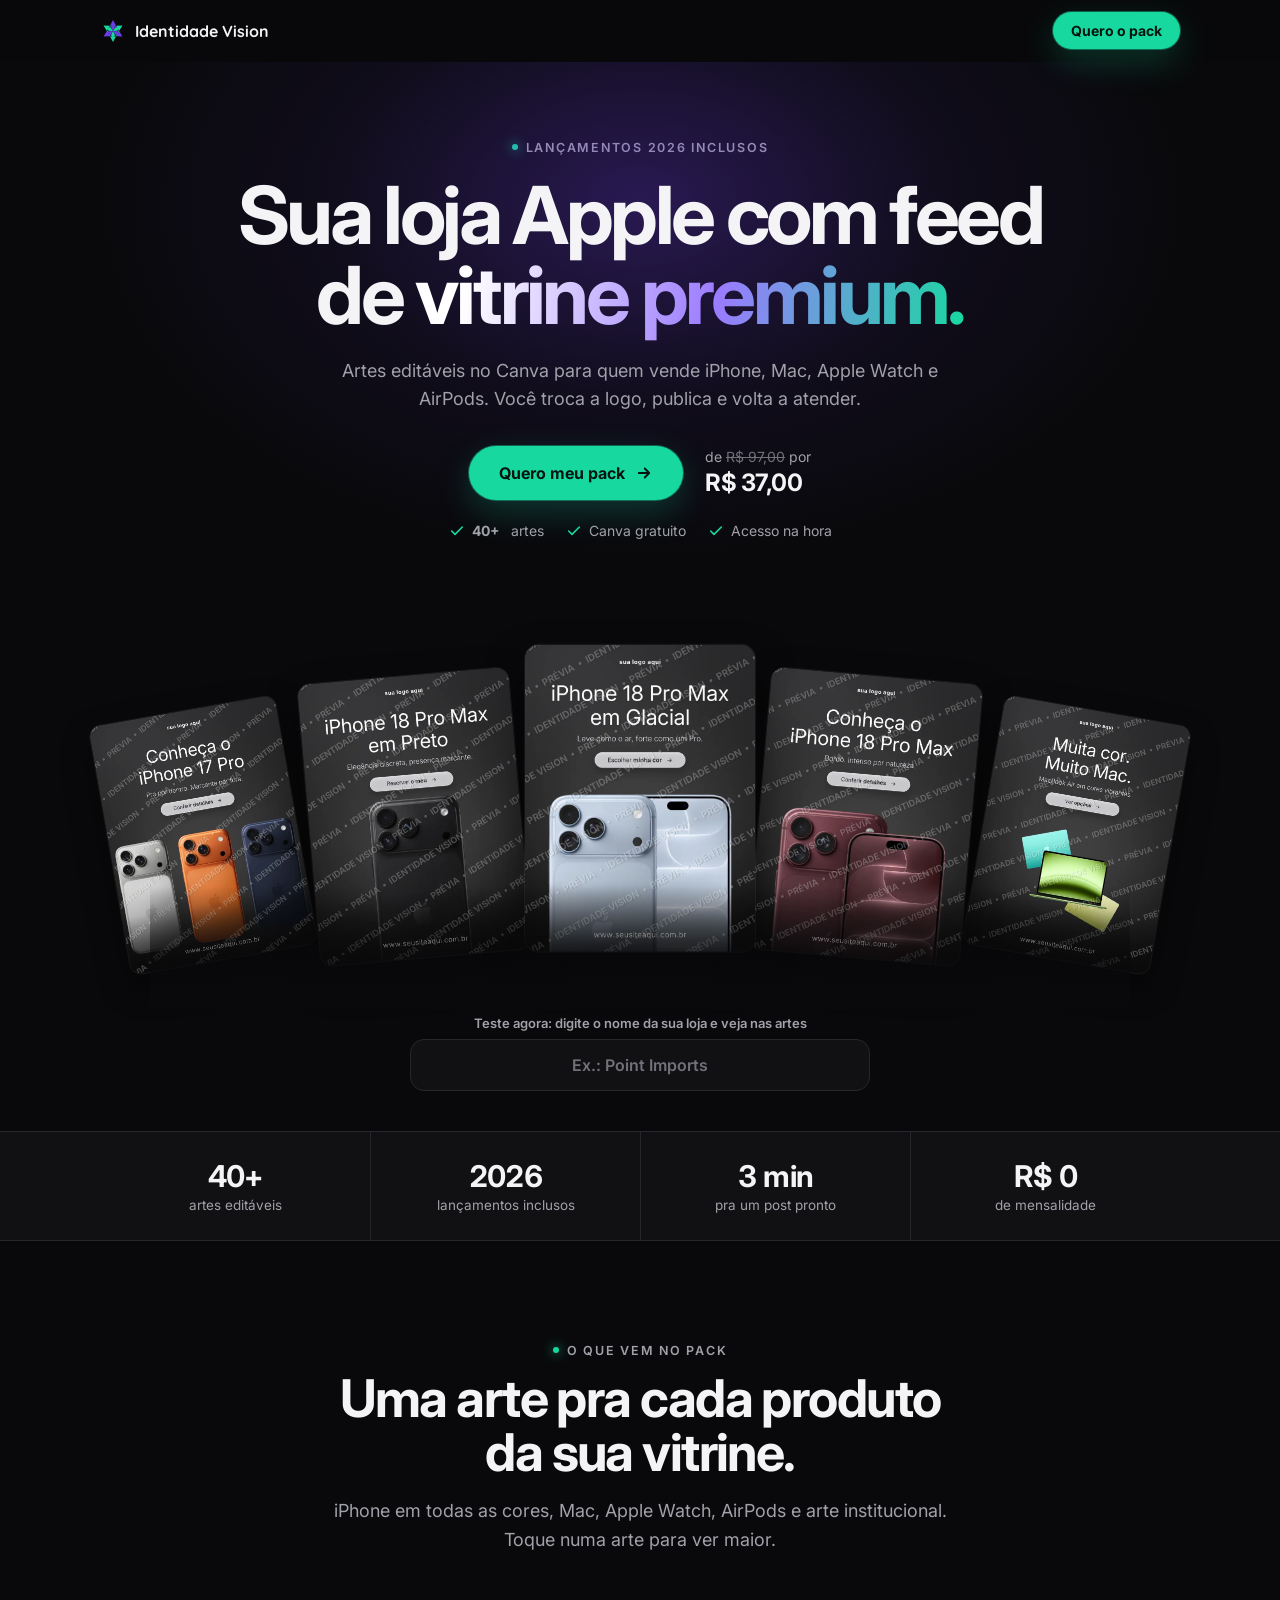
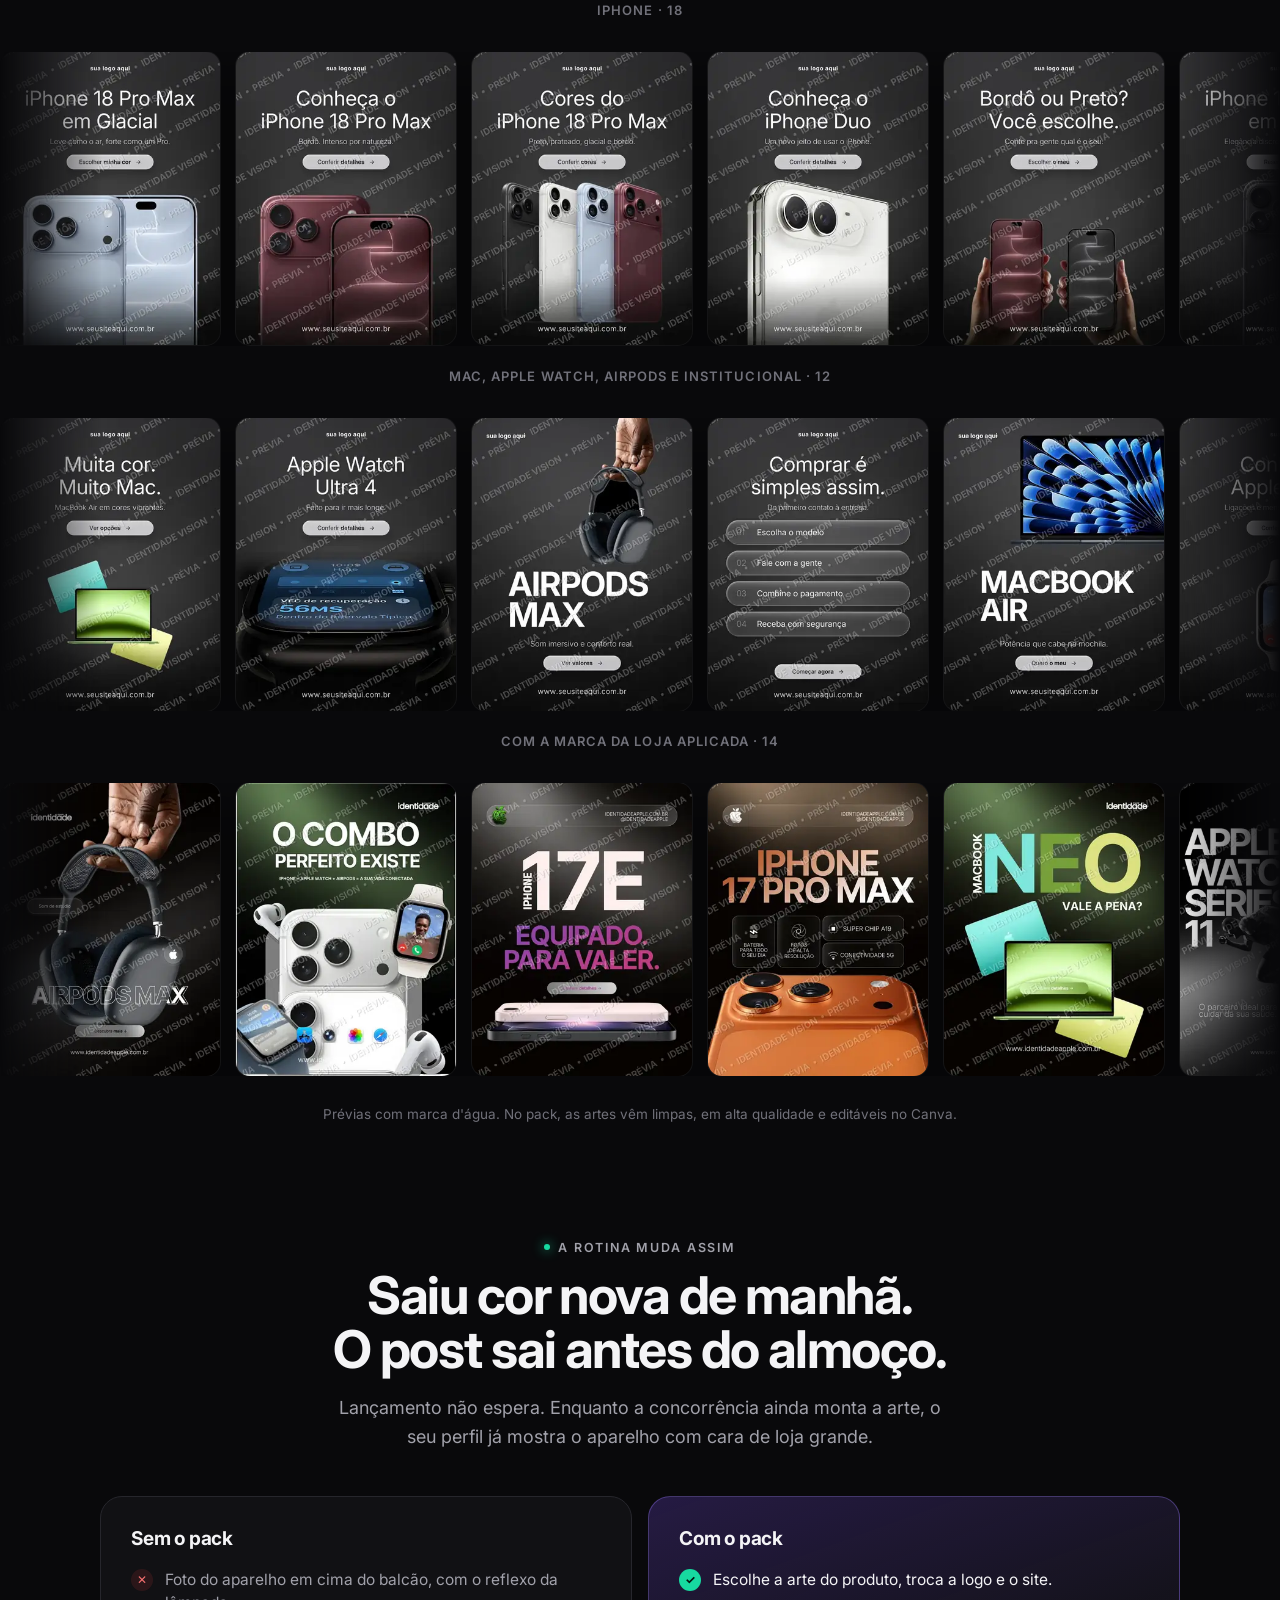
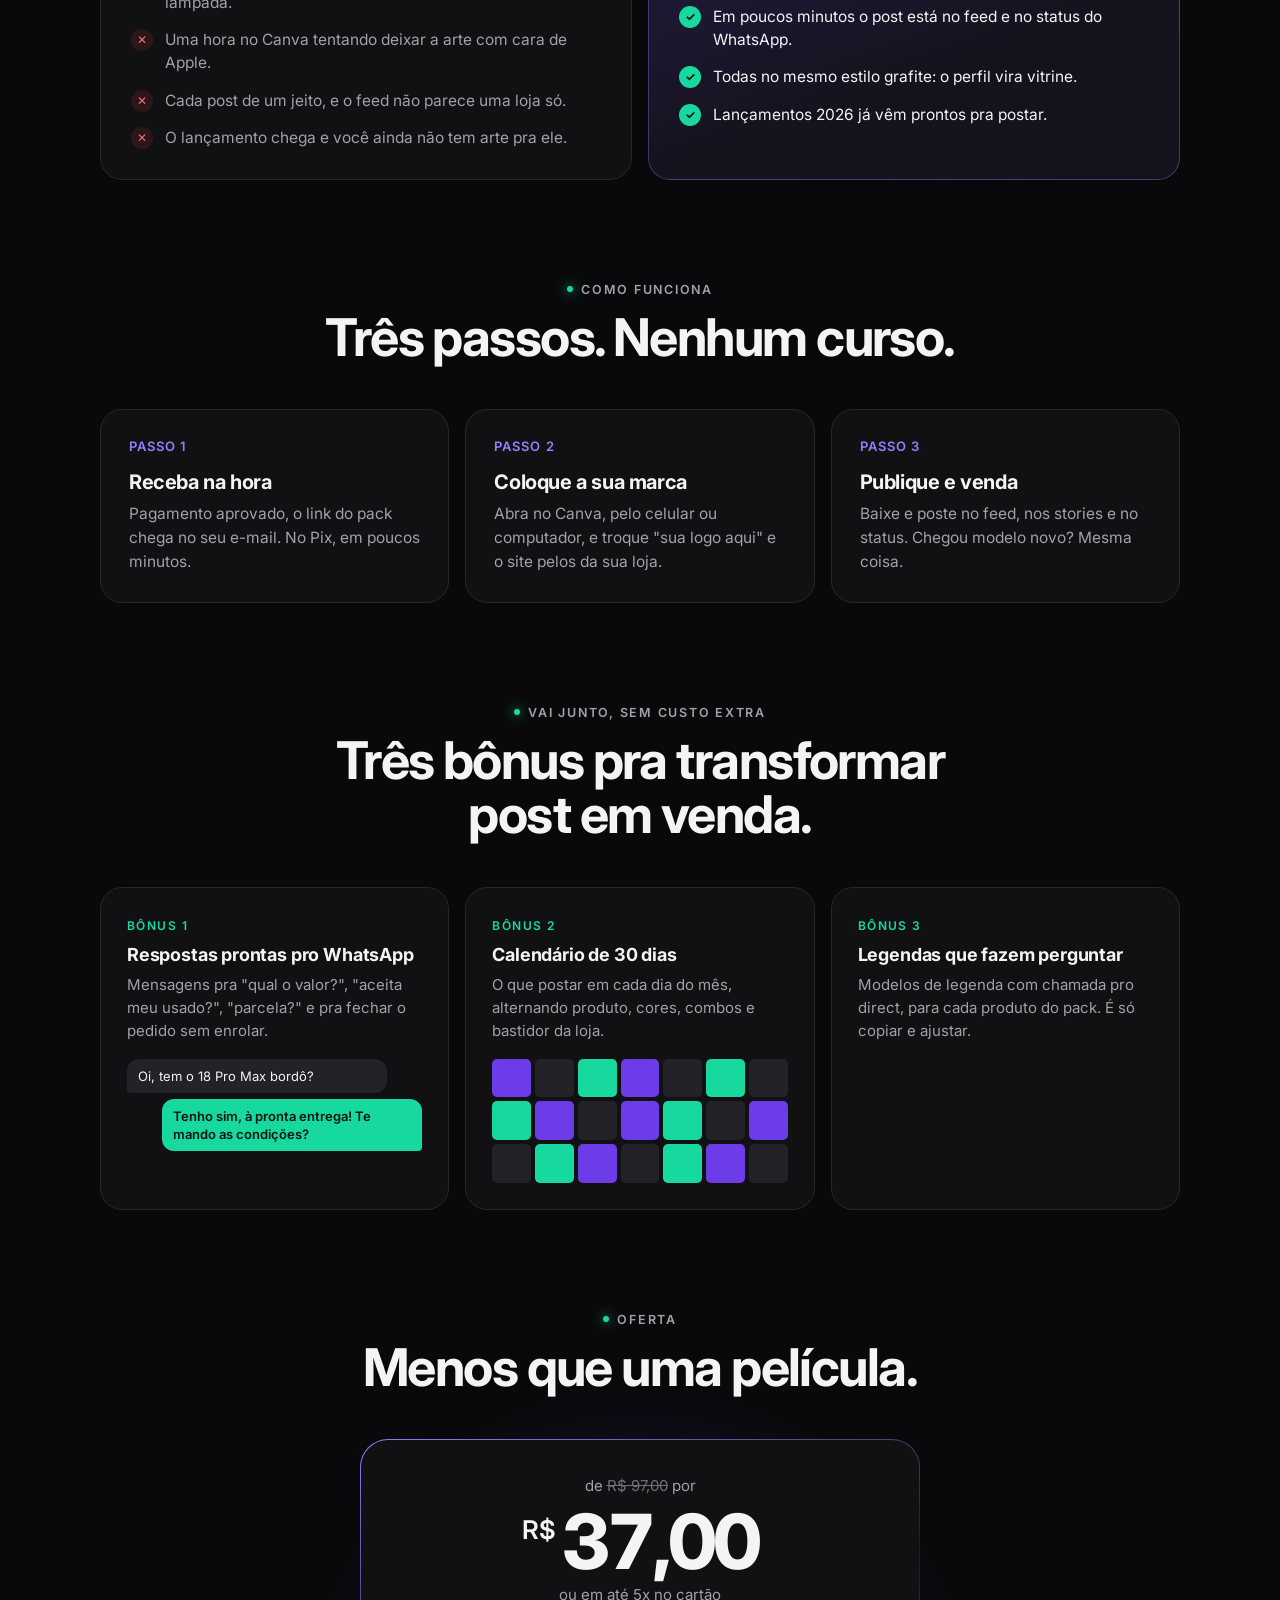
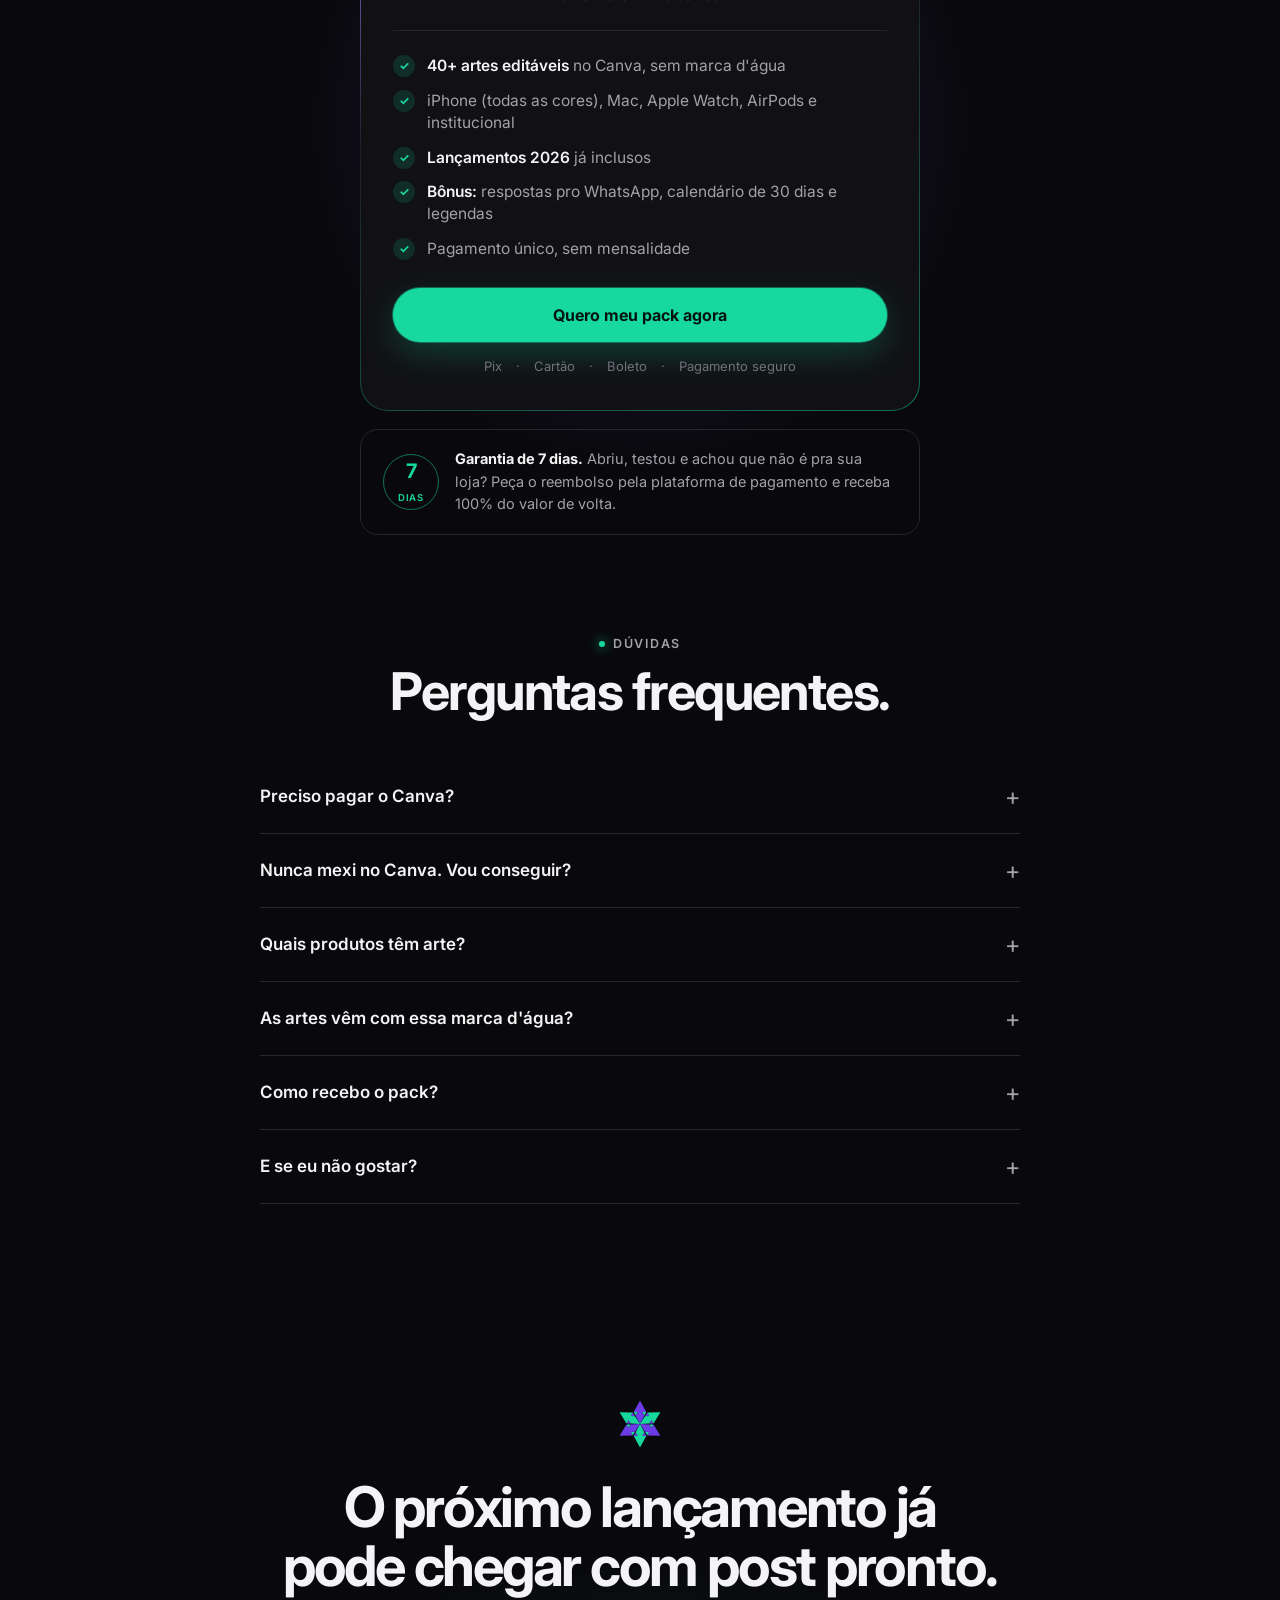
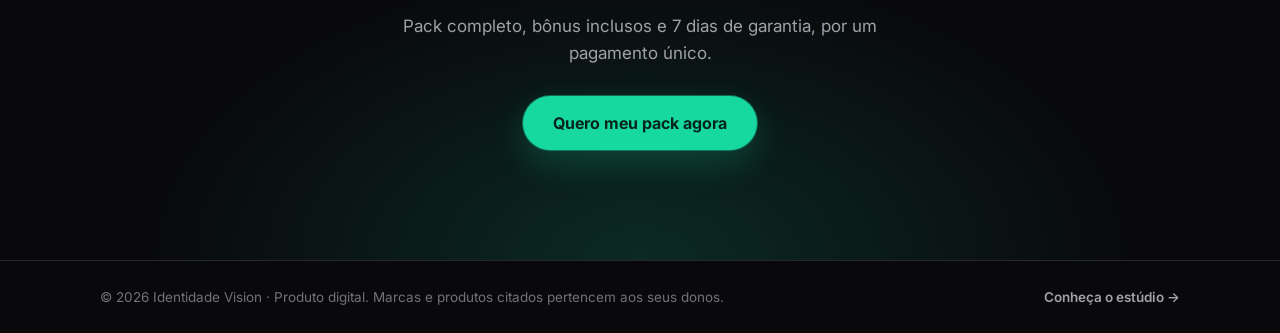
==== commit 483dd03d: "Refaz a pagina do pack: tema escuro, faixas automaticas e marca d'agua As previas das artes ganham m" ====
--- a/pack/index.html
+++ b/pack/index.html
@@ -8,236 +8,231 @@
 <link rel="icon" type="image/svg+xml" href="data:image/svg+xml,%3Csvg%20xmlns%3D%22http%3A%2F%2Fwww.w3.org%2F2000%2Fsvg%22%20viewBox%3D%220%200%20100%20100%22%3E%3Cg%3E%3Cpolygon%20points%3D%2242.38%2C35.36%2038.80%2C28.49%2045.79%2C28.49%22%20fill%3D%22%2317D9A0%22%2F%3E%3Cpolygon%20points%3D%2257.62%2C35.36%2054.21%2C28.49%2061.20%2C28.49%22%20fill%3D%22%2317D9A0%22%2F%3E%3Cpolygon%20points%3D%2258.87%2C36.08%2063.03%2C29.55%2066.52%2C35.60%22%20fill%3D%22%236C3CE9%22%2F%3E%3Cpolygon%20points%3D%2266.48%2C49.28%2070.73%2C42.89%2074.23%2C48.94%22%20fill%3D%22%236C3CE9%22%2F%3E%3Cpolygon%20points%3D%2266.48%2C50.72%2074.23%2C51.06%2070.73%2C57.11%22%20fill%3D%22%2317D9A0%22%2F%3E%3Cpolygon%20points%3D%2258.87%2C63.92%2066.52%2C64.40%2063.03%2C70.45%22%20fill%3D%22%2317D9A0%22%2F%3E%3Cpolygon%20points%3D%2257.62%2C64.64%2061.20%2C71.51%2054.21%2C71.51%22%20fill%3D%22%236C3CE9%22%2F%3E%3Cpolygon%20points%3D%2242.38%2C64.64%2045.79%2C71.51%2038.80%2C71.51%22%20fill%3D%22%236C3CE9%22%2F%3E%3Cpolygon%20points%3D%2241.13%2C63.92%2036.97%2C70.45%2033.48%2C64.40%22%20fill%3D%22%2317D9A0%22%2F%3E%3Cpolygon%20points%3D%2233.52%2C50.72%2029.27%2C57.11%2025.77%2C51.06%22%20fill%3D%22%2317D9A0%22%2F%3E%3Cpolygon%20points%3D%2233.52%2C49.28%2025.77%2C48.94%2029.27%2C42.89%22%20fill%3D%22%236C3CE9%22%2F%3E%3Cpolygon%20points%3D%2241.13%2C36.08%2033.48%2C35.60%2036.97%2C29.55%22%20fill%3D%22%236C3CE9%22%2F%3E%3Cpolygon%20points%3D%2250.00%2C50.00%2042.38%2C35.36%2045.79%2C28.49%2038.80%2C28.49%2050.00%2C8.00%2061.20%2C28.49%2054.21%2C28.49%2057.62%2C35.36%22%20fill%3D%22%236C3CE9%22%2F%3E%3Cpolygon%20points%3D%2250.00%2C50.00%2058.87%2C36.08%2066.52%2C35.60%2063.03%2C29.55%2086.37%2C29.00%2074.23%2C48.94%2070.73%2C42.89%2066.48%2C49.28%22%20fill%3D%22%2317D9A0%22%2F%3E%3Cpolygon%20points%3D%2250.00%2C50.00%2066.48%2C50.72%2070.73%2C57.11%2074.23%2C51.06%2086.37%2C71.00%2063.03%2C70.45%2066.52%2C64.40%2058.87%2C63.92%22%20fill%3D%22%236C3CE9%22%2F%3E%3Cpolygon%20points%3D%2250.00%2C50.00%2057.62%2C64.64%2054.21%2C71.51%2061.20%2C71.51%2050.00%2C92.00%2038.80%2C71.51%2045.79%2C71.51%2042.38%2C64.64%22%20fill%3D%22%2317D9A0%22%2F%3E%3Cpolygon%20points%3D%2250.00%2C50.00%2041.13%2C63.92%2033.48%2C64.40%2036.97%2C70.45%2013.63%2C71.00%2025.77%2C51.06%2029.27%2C57.11%2033.52%2C50.72%22%20fill%3D%22%236C3CE9%22%2F%3E%3Cpolygon%20points%3D%2250.00%2C50.00%2033.52%2C49.28%2029.27%2C42.89%2025.77%2C48.94%2013.63%2C29.00%2036.97%2C29.55%2033.48%2C35.60%2041.13%2C36.08%22%20fill%3D%22%2317D9A0%22%2F%3E%3C%2Fg%3E%3C%2Fsvg%3E">
 <link rel="preconnect" href="https://fonts.googleapis.com">
 <link rel="preconnect" href="https://fonts.gstatic.com" crossorigin>
-<link href="https://fonts.googleapis.com/css2?family=Quicksand:wght@500;600;700&family=Nunito:wght@400;600;700;800;900&family=Inter:wght@600;700&display=swap" rel="stylesheet">
+<link href="https://fonts.googleapis.com/css2?family=Inter:wght@400;500;600;700;800&family=Quicksand:wght@700&display=swap" rel="stylesheet">
 <style>
-  /* Página creme da marca; a galeria vira uma vitrine escura, no mesmo tom grafite das artes. */
+  /* Página escura no mesmo grafite das artes; violeta e verde da marca só nos detalhes e no botão de compra. */
   :root{
+    --fundo:#09090B;
+    --fundo-2:#111114;
+    --cartao:#16161A;
+    --linha:#26262C;
+    --texto:#F4F4F6;
+    --suave:#A1A1AA;
+    --apagado:#71717A;
     --violeta:#6C3CE9;
-    --violeta-escuro:#4B21B8;
-    --violeta-claro:#B7A0F5;
-    --violeta-fundo:#EEE8FD;
+    --violeta-luz:#9B7BFF;
     --verde:#17D9A0;
     --verde-escuro:#0E9E76;
-    --creme:#F5F4F0;
-    --papel:#FFFFFF;
-    --tinta:#0B0B0F;
-    --grafite:#161618;
-    --grafite-2:#232326;
-    --borda:#DDDBD3;
-    --cinza:#6B6963;
-    --texto-2:#3a3833;
-    --raio-lg:24px;
-    --sombra:0 14px 34px rgba(11,11,15,.10);
-    color-scheme:light;
+    --raio:22px;
+    color-scheme:dark;
   }
   *{box-sizing:border-box;}
   html{scroll-behavior:smooth;}
-  body{margin:0;font-family:'Nunito',system-ui,sans-serif;background:var(--creme);color:var(--tinta);-webkit-font-smoothing:antialiased;overflow-x:hidden;padding-bottom:84px;}
-  h1,h2,h3{font-family:'Quicksand','Nunito',system-ui,sans-serif;font-weight:700;margin:0;letter-spacing:-.01em;text-wrap:balance;}
+  body{margin:0;font-family:'Inter',system-ui,-apple-system,sans-serif;background:var(--fundo);color:var(--texto);-webkit-font-smoothing:antialiased;overflow-x:hidden;padding-bottom:84px;}
+  h1,h2,h3{margin:0;font-weight:700;letter-spacing:-.03em;text-wrap:balance;}
   p{margin:0;}
   a{color:inherit;text-decoration:none;}
   button{font:inherit;color:inherit;cursor:pointer;}
   img{display:block;max-width:100%;}
   .wrap{max-width:1120px;margin:0 auto;padding:0 20px;}
   ::selection{background:var(--violeta);color:#fff;}
-  :focus-visible{outline:3px solid var(--violeta);outline-offset:3px;}
-
-  .reveal{transition:opacity .7s cubic-bezier(.16,.8,.3,1),transform .7s cubic-bezier(.16,.8,.3,1);}
-  .js .reveal:not(.in-view){opacity:0;transform:translateY(24px);}
-  @media (prefers-reduced-motion:reduce){.js .reveal:not(.in-view){opacity:1;transform:none;}.simbolo{animation:none!important;}}
-
-  /* ---------- botões ---------- */
-  .btn{display:inline-flex;align-items:center;justify-content:center;gap:10px;background:var(--violeta);color:#fff;font-weight:800;font-size:16px;padding:17px 30px;border-radius:999px;box-shadow:0 10px 24px rgba(108,60,233,.32);transition:transform .2s ease,background .2s ease;border:0;}
-  .btn:hover{background:var(--violeta-escuro);transform:translateY(-2px);}
+  :focus-visible{outline:2px solid var(--verde);outline-offset:3px;}
+
+  .reveal{transition:opacity .8s cubic-bezier(.16,.8,.3,1),transform .8s cubic-bezier(.16,.8,.3,1);}
+  .js .reveal:not(.in-view){opacity:0;transform:translateY(22px);}
+
+  /* botões */
+  .btn{display:inline-flex;align-items:center;justify-content:center;gap:10px;background:var(--verde);color:#04140F;font-weight:700;font-size:16px;padding:17px 30px;border-radius:999px;border:0;box-shadow:0 0 0 1px rgba(23,217,160,.4),0 12px 34px rgba(23,217,160,.22);transition:transform .2s ease,box-shadow .2s ease;}
+  .btn:hover{transform:translateY(-2px);box-shadow:0 0 0 1px rgba(23,217,160,.6),0 16px 40px rgba(23,217,160,.32);}
   .btn svg{width:18px;height:18px;stroke:currentColor;}
-  .btn-verde{background:var(--verde);color:var(--tinta);box-shadow:0 10px 24px rgba(23,217,160,.35);}
-  .btn-verde:hover{background:#12c592;}
   .btn-bloco{width:100%;}
-
-  /* ---------- topo ---------- */
-  .topo{position:sticky;top:env(safe-area-inset-top,0px);z-index:50;background:rgba(245,244,240,.9);backdrop-filter:blur(10px);border-bottom:1px solid transparent;transition:border-color .3s;}
-  .topo.solido{border-color:var(--borda);}
+  .btn-leve{background:rgba(255,255,255,.08);color:var(--texto);box-shadow:inset 0 0 0 1px var(--linha);}
+  .btn-leve:hover{background:rgba(255,255,255,.12);box-shadow:inset 0 0 0 1px #3a3a42;}
+
+  /* topo */
+  .topo{position:sticky;top:env(safe-area-inset-top,0px);z-index:50;background:rgba(9,9,11,.72);backdrop-filter:saturate(1.4) blur(14px);border-bottom:1px solid transparent;transition:border-color .3s;}
+  .topo.solido{border-color:var(--linha);}
   .topo-inner{max-width:1120px;margin:0 auto;padding:12px 20px;display:flex;align-items:center;justify-content:space-between;gap:12px;}
-  .marca{display:flex;align-items:center;gap:9px;font-family:'Quicksand',sans-serif;font-weight:700;font-size:16px;}
+  .marca{display:flex;align-items:center;gap:9px;font-family:'Quicksand','Inter',sans-serif;font-weight:700;font-size:16px;}
   .simbolo{animation:girar 42s linear infinite;}
   @keyframes girar{to{transform:rotate(360deg);}}
-  .topo .btn{padding:10px 18px;font-size:14px;box-shadow:none;}
-
-  /* ---------- ARTE (imagem real + capa da logo) ---------- */
-  .arte{position:relative;display:block;width:100%;aspect-ratio:3/4;border-radius:14px;overflow:hidden;background:var(--grafite-2);border:0;padding:0;container-type:inline-size;box-shadow:0 10px 26px rgba(0,0,0,.28);}
-  .arte img{width:100%;height:100%;object-fit:cover;}
-  /* cobre o "sua logo aqui" da arte com o nome digitado */
-  .logo-capa{display:none;position:absolute;top:4.1%;height:3.7%;left:50%;transform:translateX(-50%);max-width:84%;padding:0 4cqi;align-items:center;justify-content:center;background:#343436;box-shadow:0 0 2cqi 1.6cqi #343436;border-radius:2cqi;font:700 3.1cqi/1 'Inter','Nunito',system-ui,sans-serif;color:#fff;letter-spacing:.01em;white-space:nowrap;overflow:hidden;text-overflow:ellipsis;}
+  .topo .btn{padding:10px 18px;font-size:14px;}
+
+  /* rótulos */
+  .rotulo{display:inline-flex;align-items:center;gap:8px;font-size:12.5px;font-weight:600;letter-spacing:.14em;text-transform:uppercase;color:var(--suave);}
+  .rotulo i{width:6px;height:6px;border-radius:50%;background:var(--verde);box-shadow:0 0 12px var(--verde);}
+  .titulo{font-size:clamp(30px,4.6vw,52px);line-height:1.05;margin:14px 0 16px;}
+  .luz{background:linear-gradient(100deg,#fff 10%,var(--violeta-luz) 55%,var(--verde) 100%);-webkit-background-clip:text;background-clip:text;color:transparent;}
+  .lead{font-size:18px;line-height:1.6;color:var(--suave);max-width:620px;}
+  .centro{text-align:center;}
+  .centro .lead{margin:0 auto;}
+  section{padding:96px 0;position:relative;overflow-x:clip;}
+
+  /* ARTE */
+  .arte{position:relative;display:block;width:100%;aspect-ratio:3/4;border-radius:14px;overflow:hidden;background:var(--cartao);border:0;padding:0;container-type:inline-size;box-shadow:0 0 0 1px rgba(255,255,255,.06),0 18px 40px rgba(0,0,0,.45);-webkit-user-select:none;user-select:none;-webkit-touch-callout:none;}
+  .arte img{width:100%;height:100%;object-fit:cover;pointer-events:none;}
+  .logo-capa{display:none;position:absolute;top:4.1%;height:3.7%;left:50%;transform:translateX(-50%);max-width:84%;padding:0 4cqi;align-items:center;justify-content:center;background:#343436;box-shadow:0 0 2cqi 1.6cqi #343436;border-radius:2cqi;font:700 3.1cqi/1 'Inter',system-ui,sans-serif;color:#fff;white-space:nowrap;overflow:hidden;text-overflow:ellipsis;}
   .arte[data-logo="esq"] .logo-capa{left:4.5%;transform:none;top:4.6%;background:#38383a;box-shadow:0 0 2cqi 1.6cqi #38383a;justify-content:flex-start;max-width:46%;font-size:3.3cqi;}
   .com-nome .logo-capa{display:flex;}
 
-  /* ---------- hero ---------- */
-  .hero{padding:28px 0 64px;}
-  .hero-grid{display:grid;grid-template-columns:1fr 1fr;gap:48px;align-items:center;}
-  .selo{display:inline-flex;align-items:center;gap:8px;background:var(--violeta-fundo);color:var(--violeta-escuro);font-weight:800;font-size:12.5px;letter-spacing:.06em;text-transform:uppercase;padding:8px 14px;border-radius:999px;}
-  .selo i{width:8px;height:8px;border-radius:50%;background:var(--verde);box-shadow:0 0 0 4px rgba(23,217,160,.25);}
-  .hero h1{font-size:clamp(34px,5.2vw,56px);line-height:1.05;margin:18px 0;}
-  .grifo{position:relative;color:var(--violeta);}
-  .grifo::after{content:"";position:absolute;left:-2%;right:-2%;bottom:.06em;height:.28em;background:var(--verde);opacity:.45;border-radius:4px;z-index:-1;}
-  .hero-sub{font-size:18px;line-height:1.6;color:var(--texto-2);max-width:540px;}
-  .hero-chips{display:flex;flex-wrap:wrap;gap:8px;margin:22px 0 28px;}
-  .chip{display:inline-flex;align-items:center;gap:6px;background:var(--papel);border:1px solid var(--borda);border-radius:10px;padding:8px 12px;font-weight:700;font-size:14px;}
-  .chip svg{width:16px;height:16px;stroke:var(--verde-escuro);}
-  .hero-acao{display:flex;flex-wrap:wrap;align-items:center;gap:14px 20px;}
-  .hero-preco{font-size:14px;color:var(--cinza);line-height:1.35;}
-  .hero-preco strong{display:block;font-family:'Quicksand',sans-serif;font-size:26px;color:var(--tinta);}
-
-  .vitrine{background:var(--grafite);border-radius:28px;padding:30px 22px 22px;box-shadow:var(--sombra);position:relative;overflow:hidden;}
-  .vitrine::before{content:"";position:absolute;inset:-30% -10% auto;height:70%;background:radial-gradient(closest-side,rgba(108,60,233,.35),transparent);pointer-events:none;}
-  .leque{position:relative;aspect-ratio:1.45;}
-  .leque .arte{position:absolute;width:46%;left:27%;top:4%;transition:transform .5s cubic-bezier(.16,.8,.3,1);}
-  .leque .arte:nth-child(1){transform:translateX(-48%) rotate(-9deg) scale(.88);}
-  .leque .arte:nth-child(3){transform:translateX(48%) rotate(9deg) scale(.88);}
-  .leque .arte:nth-child(2){z-index:2;}
-  .leque:hover .arte:nth-child(1){transform:translateX(-58%) rotate(-12deg) scale(.88);}
-  .leque:hover .arte:nth-child(3){transform:translateX(58%) rotate(12deg) scale(.88);}
-  .campo{position:relative;margin-top:18px;}
-  .campo label{display:block;font-weight:800;font-size:13px;margin-bottom:7px;color:#fff;}
-  .campo input{width:100%;font:inherit;font-weight:700;font-size:16px;padding:13px 14px;border:1.5px solid #3a3a3f;border-radius:12px;background:#0f0f11;color:#fff;outline:none;transition:border-color .2s;}
-  .campo input::placeholder{color:#8a8a92;}
-  .campo input:focus{border-color:var(--verde);}
-  .sim-nota{margin-top:9px;font-size:13px;color:#a9a9b1;line-height:1.5;}
-
-  /* ---------- seções ---------- */
-  section{padding:76px 0;}
-  .kicker{font-weight:800;font-size:13px;letter-spacing:.12em;text-transform:uppercase;color:var(--violeta);}
-  .titulo{font-size:clamp(28px,4vw,42px);line-height:1.12;margin:10px 0 14px;}
-  .lead{font-size:17.5px;line-height:1.6;color:var(--texto-2);max-width:640px;}
-  .centro{text-align:center;}
-  .centro .lead{margin:0 auto;}
-
-  .numeros{background:var(--tinta);color:#fff;padding:26px 0;}
-  .numeros .wrap{display:grid;grid-template-columns:repeat(4,1fr);gap:16px;}
-  .numero strong{display:block;font-family:'Quicksand',sans-serif;font-size:30px;color:var(--verde);}
-  .numero span{font-size:14px;opacity:.8;font-weight:600;}
-
-  .comparar{display:grid;grid-template-columns:1fr 1fr;gap:18px;margin-top:38px;}
-  .lado{border-radius:var(--raio-lg);padding:28px;}
-  .lado h3{font-size:21px;margin-bottom:16px;}
-  .lado ul{list-style:none;margin:0;padding:0;display:grid;gap:12px;}
-  .lado li{display:flex;gap:12px;font-size:16px;line-height:1.5;}
-  .lado li::before{flex:none;width:24px;height:24px;border-radius:50%;display:grid;place-items:center;font-weight:900;font-size:13px;margin-top:1px;}
-  .lado.sem{background:var(--papel);border:1px solid var(--borda);}
-  .lado.sem li{color:#55534d;}
-  .lado.sem li::before{content:"✕";background:#f1e6e4;color:#b8453a;}
-  .lado.com{background:var(--violeta);color:#fff;}
-  .lado.com li::before{content:"✓";background:var(--verde);color:var(--tinta);}
-
-  /* galeria: vitrine escura */
-  .galeria-sec{background:var(--grafite);color:#fff;}
-  .galeria-sec .kicker{color:var(--verde);}
-  .galeria-sec .lead{color:#b9b9c0;}
-  .abas{display:flex;gap:8px;overflow-x:auto;padding:4px 20px 10px;margin:30px -20px 18px;scrollbar-width:none;}
-  .abas::-webkit-scrollbar{display:none;}
-  .aba{flex:none;border:1.5px solid #3a3a3f;background:transparent;color:#e6e6ea;border-radius:999px;padding:9px 16px;font-weight:800;font-size:14px;transition:background .2s,color .2s,border-color .2s;}
-  .aba span{opacity:.55;font-weight:700;margin-left:4px;}
-  .aba[aria-selected="true"]{background:#fff;color:var(--tinta);border-color:#fff;}
-  .galeria{display:grid;grid-template-columns:repeat(4,minmax(0,1fr));gap:18px;}
-  .item{margin:0;}
-  .item .arte{cursor:zoom-in;transition:transform .25s ease;}
-  .item .arte:hover{transform:translateY(-4px);}
-  .item figcaption{font-weight:700;font-size:13.5px;margin-top:9px;color:#c9c9cf;}
-  .mais{display:flex;justify-content:center;margin-top:28px;}
-  .btn-contorno{background:transparent;border:1.5px solid #4a4a50;color:#fff;box-shadow:none;}
-  .btn-contorno:hover{background:#26262a;}
-  .galeria-nota{margin-top:18px;font-size:13.5px;color:#8f8f97;text-align:center;}
-
-  dialog.zoom{border:0;padding:0;background:transparent;max-width:min(92vw,520px);width:100%;}
-  dialog.zoom::backdrop{background:rgba(5,5,7,.86);backdrop-filter:blur(4px);}
-  .zoom .arte{box-shadow:0 20px 60px rgba(0,0,0,.5);}
-  .zoom-fechar{position:absolute;top:10px;right:10px;z-index:3;width:40px;height:40px;border-radius:50%;border:0;background:rgba(0,0,0,.6);color:#fff;font-size:22px;line-height:1;}
-
-  .passos{display:grid;grid-template-columns:repeat(3,1fr);gap:18px;margin-top:38px;counter-reset:p;}
-  .passo{background:var(--papel);border:1px solid var(--borda);border-radius:var(--raio-lg);padding:26px;position:relative;}
-  .passo::before{counter-increment:p;content:counter(p);font-family:'Quicksand',sans-serif;font-weight:700;font-size:56px;line-height:1;color:var(--violeta-fundo);position:absolute;right:20px;top:14px;}
-  .passo-ico{width:46px;height:46px;border-radius:14px;background:var(--violeta);display:grid;place-items:center;margin-bottom:16px;}
-  .passo-ico svg{width:22px;height:22px;stroke:#fff;}
-  .passo h3{font-size:19px;margin-bottom:8px;}
-  .passo p{font-size:15.5px;line-height:1.55;color:#55534d;}
-
-  .bonus-faixa{background:var(--tinta);color:#fff;border-radius:32px;padding:44px;position:relative;overflow:hidden;}
-  .bonus-faixa::after{content:"";position:absolute;width:420px;height:420px;border-radius:50%;right:-160px;top:-160px;background:radial-gradient(circle,rgba(108,60,233,.55),transparent 70%);pointer-events:none;}
-  .bonus-faixa .kicker{color:var(--verde);}
-  .bonus-faixa .lead{color:rgba(255,255,255,.78);}
-  .bonus-grid{display:grid;grid-template-columns:repeat(3,1fr);gap:16px;margin-top:30px;position:relative;z-index:1;}
-  .bonus{background:rgba(255,255,255,.06);border:1px solid rgba(255,255,255,.12);border-radius:18px;padding:22px;}
-  .bonus small{font-weight:800;font-size:12px;letter-spacing:.08em;text-transform:uppercase;color:var(--verde);}
-  .bonus h3{font-size:18px;margin:8px 0;}
-  .bonus p{font-size:15px;line-height:1.55;color:rgba(255,255,255,.72);}
-  .bolhas{display:grid;gap:6px;margin-top:14px;}
-  .bolha{max-width:88%;font-size:13px;line-height:1.4;padding:8px 11px;border-radius:12px 12px 12px 4px;background:rgba(255,255,255,.1);}
-  .bolha.eu{justify-self:end;background:var(--verde);color:var(--tinta);border-radius:12px 12px 4px 12px;font-weight:700;}
-  .cal{display:grid;grid-template-columns:repeat(7,1fr);gap:4px;margin-top:14px;}
-  .cal i{aspect-ratio:1;border-radius:5px;background:rgba(255,255,255,.1);}
+  /* HERO */
+  .hero{padding:72px 0 40px;text-align:center;overflow:hidden;}
+  .hero::before{content:"";position:absolute;left:50%;top:-220px;width:1100px;height:720px;transform:translateX(-50%);background:radial-gradient(closest-side,rgba(108,60,233,.32),rgba(108,60,233,.08) 55%,transparent);pointer-events:none;}
+  .hero h1{position:relative;font-size:clamp(38px,7vw,80px);line-height:1;letter-spacing:-.045em;margin:20px auto 22px;max-width:900px;}
+  .hero .lead{position:relative;margin:0 auto;max-width:640px;}
+  .hero-acao{position:relative;display:flex;flex-wrap:wrap;justify-content:center;align-items:center;gap:14px 22px;margin-top:32px;}
+  .hero-preco{font-size:14px;color:var(--suave);text-align:left;line-height:1.3;}
+  .hero-preco s{color:var(--apagado);}
+  .hero-preco strong{display:block;font-size:24px;color:var(--texto);letter-spacing:-.02em;}
+  .selos{position:relative;display:flex;flex-wrap:wrap;justify-content:center;gap:8px 22px;margin-top:22px;font-size:14px;color:var(--suave);}
+  .selos span{display:inline-flex;align-items:center;gap:7px;}
+  .selos svg{width:16px;height:16px;stroke:var(--verde);}
+
+  .palco{position:relative;margin:28px auto 0;max-width:980px;height:clamp(260px,40vw,440px);}
+  .palco .arte{position:absolute;bottom:0;left:50%;width:clamp(120px,21vw,230px);transition:transform .6s cubic-bezier(.16,.8,.3,1);}
+  .palco .arte:nth-child(1){transform:translateX(-50%) translateX(-190%) translateY(-6%) rotate(-10deg) scale(.82);}
+  .palco .arte:nth-child(2){transform:translateX(-50%) translateX(-98%) translateY(-12%) rotate(-5deg) scale(.92);z-index:1;}
+  .palco .arte:nth-child(3){transform:translateX(-50%) translateY(-18%);z-index:2;}
+  .palco .arte:nth-child(4){transform:translateX(-50%) translateX(98%) translateY(-12%) rotate(5deg) scale(.92);z-index:1;}
+  .palco .arte:nth-child(5){transform:translateX(-50%) translateX(190%) translateY(-6%) rotate(10deg) scale(.82);}
+  .palco::after{content:"";position:absolute;left:0;right:0;bottom:-2px;height:28%;background:linear-gradient(transparent,var(--fundo));z-index:3;pointer-events:none;}
+
+  .teste{position:relative;z-index:4;max-width:460px;margin:8px auto 0;text-align:left;}
+  .teste label{display:block;font-size:13px;font-weight:600;color:var(--suave);margin-bottom:8px;text-align:center;}
+  .teste input{width:100%;font:inherit;font-weight:600;font-size:16px;padding:15px 18px;border:1px solid var(--linha);border-radius:14px;background:var(--fundo-2);color:var(--texto);outline:none;text-align:center;transition:border-color .2s,box-shadow .2s;}
+  .teste input::placeholder{color:var(--apagado);}
+  .teste input:focus{border-color:var(--violeta-luz);box-shadow:0 0 0 4px rgba(108,60,233,.2);}
+
+  /* números */
+  .numeros{border-block:1px solid var(--linha);background:var(--fundo-2);}
+  .numeros .wrap{display:grid;grid-template-columns:repeat(4,1fr);}
+  .numero{padding:26px 18px;text-align:center;}
+  .numero + .numero{border-left:1px solid var(--linha);}
+  .numero strong{display:block;font-size:30px;font-weight:700;letter-spacing:-.03em;font-variant-numeric:tabular-nums;}
+  .numero span{font-size:13.5px;color:var(--suave);}
+
+  /* GALERIA EM FAIXAS */
+  .galeria-sec{padding-bottom:72px;overflow:hidden;}
+  .faixas{display:grid;gap:22px;margin-top:48px;}
+  .faixa-nome{max-width:1120px;margin:0 auto 12px;padding:0 20px;font-size:13px;font-weight:600;color:var(--apagado);letter-spacing:.08em;text-transform:uppercase;}
+  .faixa{overflow:hidden;-webkit-mask-image:linear-gradient(90deg,transparent,#000 8%,#000 92%,transparent);mask-image:linear-gradient(90deg,transparent,#000 8%,#000 92%,transparent);}
+  .trilho{display:flex;gap:16px;width:max-content;animation:correr var(--dur,60s) linear infinite;}
+  .faixa.volta .trilho{animation-direction:reverse;}
+  .faixa:hover .trilho,.faixa:focus-within .trilho{animation-play-state:paused;}
+  @keyframes correr{to{transform:translateX(calc(-50% - 8px));}}
+  .trilho .arte{width:clamp(150px,19vw,220px);flex:none;cursor:zoom-in;transition:transform .3s ease;}
+  .trilho .arte:hover{transform:translateY(-6px);}
+  .galeria-nota{margin-top:30px;font-size:13.5px;color:var(--apagado);text-align:center;padding:0 20px;}
+  @media (prefers-reduced-motion:reduce){
+    .trilho{animation:none;}
+    .faixa{overflow-x:auto;-webkit-mask-image:none;mask-image:none;padding:0 20px;}
+    .js .reveal:not(.in-view){opacity:1;transform:none;}
+    .simbolo{animation:none;}
+  }
+
+  dialog.zoom{border:0;padding:0;background:transparent;max-width:min(92vw,500px);width:100%;overflow:visible;}
+  dialog.zoom::backdrop{background:rgba(4,4,6,.88);backdrop-filter:blur(6px);}
+  .zoom-fechar{position:absolute;top:-14px;right:-6px;z-index:3;width:42px;height:42px;border-radius:50%;border:1px solid var(--linha);background:var(--cartao);color:#fff;font-size:22px;line-height:1;}
+
+  /* antes / depois */
+  .comparar{display:grid;grid-template-columns:1fr 1fr;gap:16px;margin-top:44px;}
+  .lado{border-radius:var(--raio);padding:30px;border:1px solid var(--linha);background:var(--fundo-2);}
+  .lado h3{font-size:19px;margin-bottom:18px;letter-spacing:-.01em;}
+  .lado ul{list-style:none;margin:0;padding:0;display:grid;gap:14px;}
+  .lado li{display:flex;gap:12px;font-size:15.5px;line-height:1.5;color:var(--suave);}
+  .lado li::before{flex:none;width:22px;height:22px;border-radius:50%;display:grid;place-items:center;font-weight:700;font-size:12px;margin-top:1px;}
+  .lado.sem li::before{content:"✕";background:rgba(239,68,68,.12);color:#f87171;}
+  .lado.com{background:linear-gradient(160deg,rgba(108,60,233,.22),rgba(108,60,233,.04) 60%),var(--fundo-2);border-color:rgba(155,123,255,.35);}
+  .lado.com li{color:var(--texto);}
+  .lado.com li::before{content:"✓";background:var(--verde);color:#04140F;}
+
+  /* passos */
+  .passos{display:grid;grid-template-columns:repeat(3,1fr);gap:16px;margin-top:44px;}
+  .passo{border:1px solid var(--linha);background:var(--fundo-2);border-radius:var(--raio);padding:28px;}
+  .passo b{display:block;font-size:13px;font-weight:600;color:var(--violeta-luz);letter-spacing:.08em;margin-bottom:16px;}
+  .passo h3{font-size:20px;margin-bottom:8px;letter-spacing:-.02em;}
+  .passo p{font-size:15.5px;line-height:1.55;color:var(--suave);}
+
+  /* bônus */
+  .bonus-grid{display:grid;grid-template-columns:repeat(3,1fr);gap:16px;margin-top:44px;}
+  .bonus{border:1px solid var(--linha);background:var(--fundo-2);border-radius:var(--raio);padding:26px;}
+  .bonus small{font-size:12px;font-weight:600;letter-spacing:.12em;text-transform:uppercase;color:var(--verde);}
+  .bonus h3{font-size:18px;margin:10px 0 8px;letter-spacing:-.01em;}
+  .bonus p{font-size:15px;line-height:1.55;color:var(--suave);}
+  .bolhas{display:grid;gap:6px;margin-top:16px;}
+  .bolha{max-width:88%;font-size:13px;line-height:1.4;padding:8px 11px;border-radius:12px 12px 12px 4px;background:#222228;color:var(--texto);}
+  .bolha.eu{justify-self:end;background:var(--verde);color:#04140F;border-radius:12px 12px 4px 12px;font-weight:600;}
+  .cal{display:grid;grid-template-columns:repeat(7,1fr);gap:4px;margin-top:16px;}
+  .cal i{aspect-ratio:1;border-radius:5px;background:#222228;}
   .cal i.p{background:var(--violeta);}
   .cal i.s{background:var(--verde);}
 
-  .oferta{display:grid;grid-template-columns:1fr 1fr;background:var(--papel);border:1px solid var(--borda);border-radius:32px;overflow:hidden;box-shadow:var(--sombra);}
-  .oferta-inclui{padding:38px;}
-  .oferta-inclui h3{font-size:22px;margin-bottom:18px;}
-  .lista-check{list-style:none;margin:0;padding:0;display:grid;gap:12px;}
-  .lista-check li{display:flex;gap:12px;font-size:16px;line-height:1.45;}
-  .lista-check li::before{content:"✓";flex:none;width:24px;height:24px;border-radius:8px;background:var(--violeta-fundo);color:var(--violeta);display:grid;place-items:center;font-weight:900;font-size:13px;}
-  .lista-check b{font-weight:800;}
-  .oferta-preco{background:var(--violeta);color:#fff;padding:38px;display:flex;flex-direction:column;justify-content:center;text-align:center;}
-  .oferta-preco .de{font-size:16px;opacity:.75;}
-  .oferta-preco .de s{text-decoration-color:var(--verde);text-decoration-thickness:2px;}
-  .oferta-preco .valor{font-family:'Quicksand',sans-serif;font-weight:700;font-size:clamp(54px,8vw,76px);line-height:1;margin:8px 0 4px;letter-spacing:-.03em;font-variant-numeric:tabular-nums;}
-  .oferta-preco .valor sup{font-size:.36em;vertical-align:top;position:relative;top:.5em;margin-right:6px;}
-  .oferta-preco .parcela{font-size:15px;opacity:.85;margin-bottom:24px;}
-  .pagamentos{display:flex;justify-content:center;flex-wrap:wrap;gap:6px 14px;margin-top:16px;font-size:13px;opacity:.85;font-weight:700;}
-  .garantia{display:flex;gap:16px;align-items:center;margin-top:22px;background:var(--papel);border:1px dashed var(--violeta-claro);border-radius:var(--raio-lg);padding:20px 24px;}
-  .garantia-selo{flex:none;width:64px;height:64px;border-radius:50%;background:var(--verde);display:grid;place-items:center;font-family:'Quicksand',sans-serif;font-weight:700;line-height:1;text-align:center;font-size:22px;}
-  .garantia-selo small{display:block;font-size:10px;font-family:'Nunito',sans-serif;font-weight:800;text-transform:uppercase;}
-  .garantia p{font-size:15px;line-height:1.55;color:var(--texto-2);}
-
-  .faq{max-width:760px;margin:34px auto 0;display:grid;gap:10px;}
-  .faq details{background:var(--papel);border:1px solid var(--borda);border-radius:16px;padding:0 22px;transition:border-color .2s;}
-  .faq details[open]{border-color:var(--violeta-claro);}
-  .faq summary{list-style:none;cursor:pointer;padding:19px 0;font-weight:800;font-size:16.5px;display:flex;justify-content:space-between;gap:14px;align-items:center;}
+  /* oferta */
+  .oferta{position:relative;max-width:560px;margin:44px auto 0;border-radius:28px;padding:1px;background:linear-gradient(160deg,var(--violeta-luz),rgba(255,255,255,.08) 40%,rgba(23,217,160,.5));}
+  .oferta::before{content:"";position:absolute;inset:-60px;background:radial-gradient(closest-side,rgba(108,60,233,.28),transparent);z-index:-1;pointer-events:none;}
+  .oferta-in{background:var(--fundo-2);border-radius:27px;padding:36px 32px;}
+  .oferta-topo{text-align:center;border-bottom:1px solid var(--linha);padding-bottom:26px;margin-bottom:24px;}
+  .oferta-topo .de{font-size:15px;color:var(--suave);}
+  .oferta-topo .de s{color:var(--apagado);}
+  .valor{font-size:clamp(56px,10vw,76px);font-weight:800;letter-spacing:-.05em;line-height:1;margin:8px 0 6px;font-variant-numeric:tabular-nums;}
+  .valor sup{font-size:.34em;font-weight:600;vertical-align:top;position:relative;top:.55em;margin-right:6px;letter-spacing:0;}
+  .parcela{font-size:15px;color:var(--suave);}
+  .lista-check{list-style:none;margin:0 0 28px;padding:0;display:grid;gap:12px;}
+  .lista-check li{display:flex;gap:12px;font-size:15.5px;line-height:1.45;color:var(--suave);}
+  .lista-check li::before{content:"✓";flex:none;width:22px;height:22px;border-radius:50%;background:rgba(23,217,160,.14);color:var(--verde);display:grid;place-items:center;font-weight:700;font-size:12px;}
+  .lista-check b{color:var(--texto);font-weight:600;}
+  .pagamentos{display:flex;justify-content:center;flex-wrap:wrap;gap:6px 14px;margin-top:16px;font-size:13px;color:var(--apagado);}
+  .garantia{display:flex;gap:16px;align-items:center;max-width:560px;margin:18px auto 0;border:1px solid var(--linha);border-radius:18px;padding:18px 22px;}
+  .garantia-selo{flex:none;width:56px;height:56px;border-radius:50%;border:1px solid rgba(23,217,160,.5);color:var(--verde);display:grid;place-items:center;font-weight:700;line-height:1;text-align:center;font-size:20px;}
+  .garantia-selo small{display:block;font-size:9.5px;font-weight:600;text-transform:uppercase;letter-spacing:.06em;}
+  .garantia p{font-size:14.5px;line-height:1.55;color:var(--suave);}
+  .garantia b{color:var(--texto);}
+
+  /* faq */
+  .faq{max-width:760px;margin:40px auto 0;}
+  .faq details{border-bottom:1px solid var(--linha);}
+  .faq summary{list-style:none;cursor:pointer;padding:22px 0;font-weight:600;font-size:17px;display:flex;justify-content:space-between;gap:14px;align-items:center;}
   .faq summary::-webkit-details-marker{display:none;}
-  .faq summary::after{content:"+";flex:none;width:28px;height:28px;border-radius:50%;background:var(--violeta-fundo);color:var(--violeta);display:grid;place-items:center;font-size:20px;transition:transform .25s;}
+  .faq summary::after{content:"+";flex:none;font-size:24px;font-weight:400;color:var(--suave);transition:transform .25s;}
   .faq details[open] summary::after{transform:rotate(45deg);}
-  .faq details p{padding:0 0 20px;font-size:15.5px;line-height:1.6;color:#55534d;}
-
-  .final{background:var(--violeta);color:#fff;text-align:center;border-radius:32px;padding:56px 24px;}
-  .final .simbolo{width:64px;height:64px;margin:0 auto 18px;}
-  .final h2{font-size:clamp(28px,4vw,40px);line-height:1.15;max-width:640px;margin:0 auto 14px;}
-  .final p{opacity:.85;font-size:17px;max-width:520px;margin:0 auto 26px;line-height:1.55;}
-
-  footer{padding:36px 0 24px;font-size:14px;color:var(--cinza);}
+  .faq details p{padding:0 0 22px;font-size:15.5px;line-height:1.6;color:var(--suave);max-width:640px;}
+
+  /* final */
+  .final{text-align:center;padding:96px 20px 110px;overflow:hidden;}
+  .final::before{content:"";position:absolute;left:50%;bottom:-300px;width:1000px;height:600px;transform:translateX(-50%);background:radial-gradient(closest-side,rgba(23,217,160,.16),transparent);pointer-events:none;}
+  .final .simbolo{width:56px;height:56px;margin:0 auto 22px;}
+  .final h2{position:relative;font-size:clamp(32px,5vw,56px);line-height:1.05;max-width:760px;margin:0 auto 18px;letter-spacing:-.04em;}
+  .final p{position:relative;color:var(--suave);font-size:17px;margin:0 auto 30px;max-width:520px;line-height:1.55;}
+
+  footer{border-top:1px solid var(--linha);padding:28px 0;font-size:13.5px;color:var(--apagado);}
   footer .wrap{display:flex;flex-wrap:wrap;justify-content:space-between;gap:12px;align-items:center;}
-  footer a{font-weight:700;color:var(--tinta);}
-
-  .barra-compra{position:fixed;z-index:60;left:0;right:0;bottom:0;background:rgba(255,255,255,.94);backdrop-filter:blur(10px);border-top:1px solid var(--borda);padding:10px 16px calc(10px + env(safe-area-inset-bottom,0px));display:flex;align-items:center;gap:14px;transform:translateY(110%);transition:transform .35s cubic-bezier(.16,.8,.3,1);}
+  footer a{color:var(--suave);font-weight:600;}
+
+  .barra-compra{position:fixed;z-index:60;left:0;right:0;bottom:0;background:rgba(17,17,20,.9);backdrop-filter:blur(14px);border-top:1px solid var(--linha);padding:10px 16px calc(10px + env(safe-area-inset-bottom,0px));display:flex;align-items:center;gap:14px;transform:translateY(110%);transition:transform .35s cubic-bezier(.16,.8,.3,1);}
   .barra-compra.visivel{transform:none;}
-  .barra-compra .info{font-size:12.5px;color:var(--cinza);line-height:1.25;white-space:nowrap;}
-  .barra-compra .info strong{display:block;font-family:'Quicksand',sans-serif;font-size:20px;color:var(--tinta);}
+  .barra-compra .info{font-size:12px;color:var(--suave);line-height:1.25;white-space:nowrap;}
+  .barra-compra .info strong{display:block;font-size:19px;color:var(--texto);letter-spacing:-.02em;}
   .barra-compra .btn{flex:1;padding:14px 18px;font-size:15px;}
 
   @media (max-width:900px){
-    .hero-grid{grid-template-columns:1fr;gap:36px;}
-    .galeria{grid-template-columns:repeat(2,minmax(0,1fr));gap:12px;}
     .numeros .wrap{grid-template-columns:repeat(2,1fr);}
-    .comparar,.passos,.bonus-grid,.oferta{grid-template-columns:1fr;}
-    .bonus-faixa{padding:30px 22px;border-radius:24px;}
-    .oferta-inclui,.oferta-preco{padding:28px 22px;}
-    .oferta{border-radius:24px;}
+    .numero:nth-child(3){border-left:0;}
+    .numero:nth-child(n+3){border-top:1px solid var(--linha);}
+    .comparar,.passos,.bonus-grid{grid-template-columns:1fr;}
+    .palco .arte:nth-child(1),.palco .arte:nth-child(5){display:none;}
+    .palco .arte:nth-child(2){transform:translateX(-50%) translateX(-72%) translateY(-6%) rotate(-7deg) scale(.86);}
+    .palco .arte:nth-child(4){transform:translateX(-50%) translateX(72%) translateY(-6%) rotate(7deg) scale(.86);}
+    .palco{height:clamp(260px,76vw,420px);}
+    .palco .arte{width:clamp(150px,42vw,230px);}
   }
   @media (max-width:560px){
-    section{padding:56px 0;}
-    .hero{padding:18px 0 48px;}
-    .hero-sub{font-size:16.5px;}
+    section{padding:72px 0;}
+    .hero{padding:44px 0 28px;}
     .topo .btn{display:none;}
-    .vitrine{padding:24px 14px 18px;border-radius:22px;}
-    .lado{padding:22px;}
+    .lado,.passo,.bonus{padding:22px;}
+    .oferta-in{padding:28px 20px;}
     .garantia{flex-direction:column;text-align:center;}
-    .item figcaption{font-size:12.5px;}
+    .hero-preco{text-align:center;}
   }
   @media (min-width:901px){ body{padding-bottom:0;} .barra-compra{display:none;} }
 </style>
@@ -271,7 +266,7 @@
 <header class="topo" id="topo">
   <div class="topo-inner">
     <a class="marca" href="../">
-      <svg class="simbolo" width="28" height="28" viewBox="0 0 100 100" aria-hidden="true"><use href="#logo-iv"/></svg>
+      <svg class="simbolo" width="26" height="26" viewBox="0 0 100 100" aria-hidden="true"><use href="#logo-iv"/></svg>
       <span>Identidade Vision</span>
     </a>
     <a class="btn" data-checkout href="#oferta">Quero o pack</a>
@@ -281,30 +276,25 @@
 <main>
   <!-- HERO -->
   <section class="hero">
-    <div class="wrap hero-grid">
-      <div class="reveal">
-        <span class="selo"><i></i>Lançamentos 2026 inclusos</span>
-        <h1>Sua loja Apple postando como <span class="grifo">vitrine premium</span>, sem designer.</h1>
-        <p class="hero-sub">Artes editáveis no Canva para quem vende iPhone, Mac, Apple Watch e AirPods. Fundo grafite, letra limpa e o produto em destaque. Você coloca a sua logo e publica no Instagram e no WhatsApp.</p>
-        <div class="hero-chips">
-          <span class="chip"><svg viewBox="0 0 24 24" fill="none" stroke-width="2.4" stroke-linecap="round" stroke-linejoin="round"><path d="M20 6 9 17l-5-5"/></svg><span data-total>40+</span>&nbsp;artes</span>
-          <span class="chip"><svg viewBox="0 0 24 24" fill="none" stroke-width="2.4" stroke-linecap="round" stroke-linejoin="round"><path d="M20 6 9 17l-5-5"/></svg>Edita pelo celular</span>
-          <span class="chip"><svg viewBox="0 0 24 24" fill="none" stroke-width="2.4" stroke-linecap="round" stroke-linejoin="round"><path d="M20 6 9 17l-5-5"/></svg>Canva gratuito</span>
-        </div>
-        <div class="hero-acao">
-          <a class="btn" data-checkout href="#oferta">Garantir meu pack
-            <svg viewBox="0 0 24 24" fill="none" stroke-width="2.6" stroke-linecap="round" stroke-linejoin="round"><path d="M5 12h14M13 6l6 6-6 6"/></svg></a>
-          <div class="hero-preco">pagamento único de<strong data-preco>R$ 37,00</strong></div>
-        </div>
-      </div>
-
-      <div class="vitrine reveal">
-        <div class="leque" id="leque" aria-label="Exemplos de artes do pack"></div>
-        <div class="campo">
-          <label for="nomeLoja">Teste agora: digite o nome da sua loja</label>
-          <input id="nomeLoja" type="text" maxlength="24" placeholder="Ex.: Point Imports" autocomplete="off">
-        </div>
-        <p class="sim-nota">O nome aparece no lugar de "sua logo aqui" em todas as artes desta página. No Canva, você coloca a sua logo de verdade.</p>
+    <div class="wrap">
+      <span class="rotulo reveal"><i></i>Lançamentos 2026 inclusos</span>
+      <h1 class="reveal">Sua loja Apple com feed de <span class="luz">vitrine premium.</span></h1>
+      <p class="lead reveal">Artes editáveis no Canva para quem vende iPhone, Mac, Apple Watch e AirPods. Você troca a logo, publica e volta a atender.</p>
+      <div class="hero-acao reveal">
+        <a class="btn" data-checkout href="#oferta">Quero meu pack
+          <svg viewBox="0 0 24 24" fill="none" stroke-width="2.4" stroke-linecap="round" stroke-linejoin="round"><path d="M5 12h14M13 6l6 6-6 6"/></svg></a>
+        <div class="hero-preco"><span data-de-wrap>de <s data-preco-antigo>R$ 97,00</s> por</span><strong data-preco>R$ 37,00</strong></div>
+      </div>
+      <div class="selos reveal">
+        <span><svg viewBox="0 0 24 24" fill="none" stroke-width="2.4" stroke-linecap="round" stroke-linejoin="round"><path d="M20 6 9 17l-5-5"/></svg><b data-total>40+</b>&nbsp;artes</span>
+        <span><svg viewBox="0 0 24 24" fill="none" stroke-width="2.4" stroke-linecap="round" stroke-linejoin="round"><path d="M20 6 9 17l-5-5"/></svg>Canva gratuito</span>
+        <span><svg viewBox="0 0 24 24" fill="none" stroke-width="2.4" stroke-linecap="round" stroke-linejoin="round"><path d="M20 6 9 17l-5-5"/></svg>Acesso na hora</span>
+      </div>
+
+      <div class="palco" id="palco" aria-label="Exemplos de artes do pack"></div>
+      <div class="teste reveal">
+        <label for="nomeLoja">Teste agora: digite o nome da sua loja e veja nas artes</label>
+        <input id="nomeLoja" type="text" maxlength="24" placeholder="Ex.: Point Imports" autocomplete="off">
       </div>
     </div>
   </section>
@@ -314,27 +304,43 @@
     <div class="wrap">
       <div class="numero"><strong data-total>40+</strong><span>artes editáveis</span></div>
       <div class="numero"><strong>2026</strong><span>lançamentos inclusos</span></div>
-      <div class="numero"><strong>3 min</strong><span>pra deixar um post pronto</span></div>
+      <div class="numero"><strong>3 min</strong><span>pra um post pronto</span></div>
       <div class="numero"><strong>R$ 0</strong><span>de mensalidade</span></div>
     </div>
   </div>
 
+  <!-- GALERIA -->
+  <section class="galeria-sec" id="galeria">
+    <div class="wrap centro">
+      <span class="rotulo reveal"><i></i>O que vem no pack</span>
+      <h2 class="titulo reveal">Uma arte pra cada produto<br>da sua vitrine.</h2>
+      <p class="lead reveal">iPhone em todas as cores, Mac, Apple Watch, AirPods e arte institucional. Toque numa arte para ver maior.</p>
+    </div>
+    <div class="faixas" id="faixas"></div>
+    <p class="galeria-nota">Prévias com marca d'água. No pack, as artes vêm limpas, em alta qualidade e editáveis no Canva.</p>
+  </section>
+
+  <dialog class="zoom" id="zoom" aria-label="Arte ampliada">
+    <button class="zoom-fechar" type="button" aria-label="Fechar" id="zoomFechar">×</button>
+    <div id="zoomArte"></div>
+  </dialog>
+
   <!-- ANTES / DEPOIS -->
-  <section>
+  <section style="padding-top:40px">
     <div class="wrap">
-      <div class="centro reveal">
-        <span class="kicker">A rotina muda assim</span>
-        <h2 class="titulo">Saiu cor nova de manhã.<br>O post sai antes do almoço.</h2>
-        <p class="lead">Lançamento não espera. Enquanto a concorrência ainda está montando a arte, o seu perfil já mostra o aparelho com cara de loja grande.</p>
+      <div class="centro">
+        <span class="rotulo reveal"><i></i>A rotina muda assim</span>
+        <h2 class="titulo reveal">Saiu cor nova de manhã.<br>O post sai antes do almoço.</h2>
+        <p class="lead reveal">Lançamento não espera. Enquanto a concorrência ainda monta a arte, o seu perfil já mostra o aparelho com cara de loja grande.</p>
       </div>
       <div class="comparar">
         <div class="lado sem reveal">
           <h3>Sem o pack</h3>
           <ul>
             <li>Foto do aparelho em cima do balcão, com o reflexo da lâmpada.</li>
-            <li>Uma hora no Canva tentando deixar a arte "com cara de Apple".</li>
+            <li>Uma hora no Canva tentando deixar a arte com cara de Apple.</li>
             <li>Cada post de um jeito, e o feed não parece uma loja só.</li>
-            <li>Lançamento chega e você ainda não tem arte pra ele.</li>
+            <li>O lançamento chega e você ainda não tem arte pra ele.</li>
           </ul>
         </div>
         <div class="lado com reveal">
@@ -350,49 +356,17 @@
     </div>
   </section>
 
-  <!-- GALERIA -->
-  <section id="galeria" class="galeria-sec">
+  <!-- COMO FUNCIONA -->
+  <section style="padding-top:0">
     <div class="wrap">
-      <div class="reveal">
-        <span class="kicker">O que vem no pack</span>
-        <h2 class="titulo">Uma arte pra cada produto da sua vitrine</h2>
-        <p class="lead">iPhone em todas as cores, Mac, Apple Watch e AirPods, além de arte institucional para explicar como comprar. Toque numa arte para ver maior.</p>
-      </div>
-      <div class="abas" role="tablist" aria-label="Categorias" id="abas"></div>
-      <div class="galeria" id="grade"></div>
-      <div class="mais"><button class="btn btn-contorno" id="verMais" type="button">Ver todas as artes</button></div>
-      <p class="galeria-nota">Prévias em baixa resolução. No pack, cada arte vem editável no Canva, em alta qualidade.</p>
-    </div>
-  </section>
-
-  <dialog class="zoom" id="zoom" aria-label="Arte ampliada">
-    <button class="zoom-fechar" type="button" aria-label="Fechar" id="zoomFechar">×</button>
-    <div id="zoomArte"></div>
-  </dialog>
-
-  <!-- COMO FUNCIONA -->
-  <section>
-    <div class="wrap">
-      <div class="centro reveal">
-        <span class="kicker">Como funciona</span>
-        <h2 class="titulo">Três passos, nenhum curso</h2>
+      <div class="centro">
+        <span class="rotulo reveal"><i></i>Como funciona</span>
+        <h2 class="titulo reveal">Três passos. Nenhum curso.</h2>
       </div>
       <div class="passos">
-        <div class="passo reveal">
-          <div class="passo-ico"><svg viewBox="0 0 24 24" fill="none" stroke-width="2" stroke-linecap="round" stroke-linejoin="round"><path d="M21 15v4a2 2 0 0 1-2 2H5a2 2 0 0 1-2-2v-4M7 10l5 5 5-5M12 15V3"/></svg></div>
-          <h3>Receba no e-mail</h3>
-          <p>Pagamento aprovado, o link do pack chega na hora. No Pix, em poucos minutos.</p>
-        </div>
-        <div class="passo reveal">
-          <div class="passo-ico"><svg viewBox="0 0 24 24" fill="none" stroke-width="2" stroke-linecap="round" stroke-linejoin="round"><path d="M12 20h9M16.5 3.5a2.1 2.1 0 0 1 3 3L7 19l-4 1 1-4z"/></svg></div>
-          <h3>Coloque a sua marca</h3>
-          <p>Abra no Canva, pelo celular ou computador. Troque "sua logo aqui" e o site pelos da sua loja.</p>
-        </div>
-        <div class="passo reveal">
-          <div class="passo-ico"><svg viewBox="0 0 24 24" fill="none" stroke-width="2" stroke-linecap="round" stroke-linejoin="round"><path d="m22 2-7 20-4-9-9-4zM22 2 11 13"/></svg></div>
-          <h3>Publique e venda</h3>
-          <p>Baixe e poste no feed, nos stories e no status. Chegou modelo novo? Mesma coisa.</p>
-        </div>
+        <div class="passo reveal"><b>PASSO 1</b><h3>Receba na hora</h3><p>Pagamento aprovado, o link do pack chega no seu e-mail. No Pix, em poucos minutos.</p></div>
+        <div class="passo reveal"><b>PASSO 2</b><h3>Coloque a sua marca</h3><p>Abra no Canva, pelo celular ou computador, e troque "sua logo aqui" e o site pelos da sua loja.</p></div>
+        <div class="passo reveal"><b>PASSO 3</b><h3>Publique e venda</h3><p>Baixe e poste no feed, nos stories e no status. Chegou modelo novo? Mesma coisa.</p></div>
       </div>
     </div>
   </section>
@@ -400,101 +374,95 @@
   <!-- BÔNUS -->
   <section style="padding-top:0">
     <div class="wrap">
-      <div class="bonus-faixa reveal">
-        <span class="kicker">Vai junto, sem custo extra</span>
-        <h2 class="titulo">Três bônus pra transformar post em venda</h2>
-        <p class="lead">A arte chama o cliente. Os bônus te ajudam no que vem depois: a conversa e a constância.</p>
-        <div class="bonus-grid">
-          <div class="bonus">
-            <small>Bônus 1</small>
-            <h3>Respostas prontas pro WhatsApp</h3>
-            <p>Mensagens pra "qual o valor?", "aceita meu usado?", "parcela?" e pra fechar o pedido sem enrolar.</p>
-            <div class="bolhas" aria-hidden="true">
-              <span class="bolha">Oi, tem o 18 Pro Max bordô?</span>
-              <span class="bolha eu">Tenho sim, à pronta entrega! Te mando as condições?</span>
-            </div>
-          </div>
-          <div class="bonus">
-            <small>Bônus 2</small>
-            <h3>Calendário de 30 dias</h3>
-            <p>O que postar em cada dia do mês, alternando produto, cores, combos e bastidor da loja.</p>
-            <div class="cal" aria-hidden="true">
-              <i class="p"></i><i></i><i class="s"></i><i class="p"></i><i></i><i class="s"></i><i></i>
-              <i class="s"></i><i class="p"></i><i></i><i class="p"></i><i class="s"></i><i></i><i class="p"></i>
-              <i></i><i class="s"></i><i class="p"></i><i></i><i class="s"></i><i class="p"></i><i></i>
-            </div>
-          </div>
-          <div class="bonus">
-            <small>Bônus 3</small>
-            <h3>Legendas que fazem perguntar</h3>
-            <p>Modelos de legenda com chamada pro direct, para cada produto do pack. É só copiar e ajustar.</p>
+      <div class="centro">
+        <span class="rotulo reveal"><i></i>Vai junto, sem custo extra</span>
+        <h2 class="titulo reveal">Três bônus pra transformar<br>post em venda.</h2>
+      </div>
+      <div class="bonus-grid">
+        <div class="bonus reveal">
+          <small>Bônus 1</small>
+          <h3>Respostas prontas pro WhatsApp</h3>
+          <p>Mensagens pra "qual o valor?", "aceita meu usado?", "parcela?" e pra fechar o pedido sem enrolar.</p>
+          <div class="bolhas" aria-hidden="true">
+            <span class="bolha">Oi, tem o 18 Pro Max bordô?</span>
+            <span class="bolha eu">Tenho sim, à pronta entrega! Te mando as condições?</span>
           </div>
         </div>
+        <div class="bonus reveal">
+          <small>Bônus 2</small>
+          <h3>Calendário de 30 dias</h3>
+          <p>O que postar em cada dia do mês, alternando produto, cores, combos e bastidor da loja.</p>
+          <div class="cal" aria-hidden="true">
+            <i class="p"></i><i></i><i class="s"></i><i class="p"></i><i></i><i class="s"></i><i></i>
+            <i class="s"></i><i class="p"></i><i></i><i class="p"></i><i class="s"></i><i></i><i class="p"></i>
+            <i></i><i class="s"></i><i class="p"></i><i></i><i class="s"></i><i class="p"></i><i></i>
+          </div>
+        </div>
+        <div class="bonus reveal">
+          <small>Bônus 3</small>
+          <h3>Legendas que fazem perguntar</h3>
+          <p>Modelos de legenda com chamada pro direct, para cada produto do pack. É só copiar e ajustar.</p>
+        </div>
       </div>
     </div>
   </section>
 
   <!-- OFERTA -->
-  <section id="oferta" style="padding-top:20px">
+  <section id="oferta" style="padding-top:0">
     <div class="wrap">
-      <div class="centro reveal" style="margin-bottom:34px">
-        <span class="kicker">Oferta</span>
-        <h2 class="titulo">Tudo isso por menos que uma película</h2>
+      <div class="centro">
+        <span class="rotulo reveal"><i></i>Oferta</span>
+        <h2 class="titulo reveal">Menos que uma película.</h2>
       </div>
       <div class="oferta reveal">
-        <div class="oferta-inclui">
-          <h3>Você leva</h3>
+        <div class="oferta-in">
+          <div class="oferta-topo">
+            <div class="de" data-de-wrap>de <s data-preco-antigo>R$ 97,00</s> por</div>
+            <div class="valor"><sup>R$</sup><span data-preco-valor>37,00</span></div>
+            <div class="parcela" data-parcela>ou em até 5x no cartão</div>
+          </div>
           <ul class="lista-check">
-            <li><span><b><span data-total>40+</span> artes editáveis</b> no Canva</span></li>
+            <li><span><b><span data-total>40+</span> artes editáveis</b> no Canva, sem marca d'água</span></li>
             <li><span>iPhone (todas as cores), Mac, Apple Watch, AirPods e institucional</span></li>
-            <li><span>Lançamentos 2026 já inclusos</span></li>
+            <li><span><b>Lançamentos 2026</b> já inclusos</span></li>
             <li><span><b>Bônus:</b> respostas pro WhatsApp, calendário de 30 dias e legendas</span></li>
-            <li><span>Acesso imediato pelo celular ou computador</span></li>
+            <li><span>Pagamento único, sem mensalidade</span></li>
           </ul>
-        </div>
-        <div class="oferta-preco">
-          <div class="de" data-de-wrap>de <s data-preco-antigo>R$ 97,00</s> por</div>
-          <div class="valor"><sup>R$</sup><span data-preco-valor>37,00</span></div>
-          <div class="parcela" data-parcela>ou em até 5x no cartão</div>
-          <a class="btn btn-verde btn-bloco" data-checkout href="#">Quero meu pack agora</a>
-          <div class="pagamentos"><span>Pix</span><span>·</span><span>Cartão</span><span>·</span><span>Boleto</span></div>
+          <a class="btn btn-bloco" data-checkout href="#">Quero meu pack agora</a>
+          <div class="pagamentos"><span>Pix</span><span>·</span><span>Cartão</span><span>·</span><span>Boleto</span><span>·</span><span>Pagamento seguro</span></div>
         </div>
       </div>
       <div class="garantia reveal">
         <div class="garantia-selo">7<small>dias</small></div>
-        <p><b>Garantia de 7 dias.</b> Abriu, testou e achou que não é pra sua loja? Peça o reembolso dentro de 7 dias pela própria plataforma de pagamento e receba 100% do valor de volta.</p>
+        <p><b>Garantia de 7 dias.</b> Abriu, testou e achou que não é pra sua loja? Peça o reembolso pela plataforma de pagamento e receba 100% do valor de volta.</p>
       </div>
     </div>
   </section>
 
   <!-- FAQ -->
-  <section style="padding-top:20px">
+  <section style="padding-top:0">
     <div class="wrap">
-      <div class="centro reveal">
-        <span class="kicker">Dúvidas</span>
-        <h2 class="titulo">Perguntas frequentes</h2>
+      <div class="centro">
+        <span class="rotulo reveal"><i></i>Dúvidas</span>
+        <h2 class="titulo reveal">Perguntas frequentes.</h2>
       </div>
       <div class="faq">
-        <details class="reveal"><summary>Preciso pagar o Canva?</summary><p>Não. As artes funcionam no Canva gratuito, no app do celular ou no navegador.</p></details>
-        <details class="reveal"><summary>Nunca mexi no Canva. Vou conseguir?</summary><p>Vai. Você toca em "sua logo aqui", troca pela sua logo e muda o site no rodapé. O resto da arte já está pronto.</p></details>
-        <details class="reveal"><summary>Quais produtos têm arte?</summary><p>iPhone (incluindo os lançamentos de 2026 e todas as cores), MacBook, Mac mini, Apple Watch e AirPods, além de uma arte explicando como comprar na sua loja.</p></details>
-        <details class="reveal"><summary>Como recebo o pack?</summary><p>Pelo e-mail usado na compra, logo depois que o pagamento é aprovado. No cartão e no Pix a liberação é imediata; no boleto, assim que ele compensar.</p></details>
-        <details class="reveal"><summary>Posso usar em mais de uma loja?</summary><p>A licença é para uma loja (um perfil). Se você tem mais unidades, fale com a gente para um valor especial.</p></details>
-        <details class="reveal"><summary>E se eu não gostar?</summary><p>Você tem 7 dias de garantia. Pede o reembolso pela plataforma e recebe o valor de volta, sem burocracia.</p></details>
+        <details><summary>Preciso pagar o Canva?</summary><p>Não. As artes funcionam no Canva gratuito, no app do celular ou no navegador.</p></details>
+        <details><summary>Nunca mexi no Canva. Vou conseguir?</summary><p>Vai. Você toca em "sua logo aqui", troca pela sua logo e muda o site no rodapé. O resto da arte já está pronto.</p></details>
+        <details><summary>Quais produtos têm arte?</summary><p>iPhone (incluindo os lançamentos de 2026 e todas as cores), MacBook, Mac mini, Apple Watch e AirPods, além de uma arte explicando como comprar na sua loja.</p></details>
+        <details><summary>As artes vêm com essa marca d'água?</summary><p>Não. A marca d'água é só nas prévias desta página. No pack, as artes vêm limpas, em alta qualidade.</p></details>
+        <details><summary>Como recebo o pack?</summary><p>Pelo e-mail usado na compra, logo depois que o pagamento é aprovado. No cartão e no Pix a liberação é imediata; no boleto, assim que ele compensar.</p></details>
+        <details><summary>E se eu não gostar?</summary><p>Você tem 7 dias de garantia. Pede o reembolso pela plataforma e recebe o valor de volta, sem burocracia.</p></details>
       </div>
     </div>
   </section>
 
   <!-- FINAL -->
-  <section style="padding-top:10px">
-    <div class="wrap">
-      <div class="final reveal">
-        <svg class="simbolo" viewBox="0 0 100 100" aria-hidden="true"><use href="#logo-iv"/></svg>
-        <h2>O próximo lançamento já pode chegar com post pronto.</h2>
-        <p>Pack completo, bônus inclusos e 7 dias de garantia, por um pagamento único.</p>
-        <a class="btn btn-verde" data-checkout href="#">Quero meu pack agora</a>
-      </div>
-    </div>
+  <section class="final">
+    <svg class="simbolo" viewBox="0 0 100 100" aria-hidden="true"><use href="#logo-iv"/></svg>
+    <h2 class="reveal">O próximo lançamento já pode chegar com post pronto.</h2>
+    <p class="reveal">Pack completo, bônus inclusos e 7 dias de garantia, por um pagamento único.</p>
+    <a class="btn reveal" data-checkout href="#">Quero meu pack agora</a>
   </section>
 </main>
 
@@ -522,69 +490,73 @@
     totalArtes: '40+'
   };
 
-  /* artes do pack: n = arquivo em artes/NN.webp; logo = posição do "sua logo aqui" */
+  /* artes: n = arquivo artes/NN.webp (prévia pequena em artes/p/); logo 'esq' = "sua logo aqui" no canto */
   const ARTES = [
-    {n:5,  cat:'iphone',  t:'iPhone 18 Pro Max Glacial'},
-    {n:7,  cat:'iphone',  t:'iPhone 18 Pro Max Bordô'},
-    {n:26, cat:'iphone',  t:'Cores do 18 Pro Max'},
-    {n:1,  cat:'iphone',  t:'iPhone Duo'},
-    {n:8,  cat:'airpods', t:'AirPods Max', logo:'esq'},
-    {n:2,  cat:'mac',     t:'MacBook Air em cores'},
-    {n:10, cat:'watch',   t:'Apple Watch Ultra 4'},
-    {n:16, cat:'loja',    t:'Como comprar'},
-    {n:6,  cat:'iphone',  t:'Bordô ou Preto?'},
-    {n:27, cat:'iphone',  t:'18 Pro Max Preto'},
-    {n:18, cat:'iphone',  t:'18 Pro Max Prateado'},
-    {n:11, cat:'iphone',  t:'Câmeras'},
-    {n:3,  cat:'iphone',  t:'Duo aberto'},
-    {n:9,  cat:'iphone',  t:'Duo: acabamentos'},
-    {n:15, cat:'iphone',  t:'Duo: modos de uso'},
-    {n:30, cat:'iphone',  t:'Duo: multitarefa'},
-    {n:4,  cat:'iphone',  t:'Preto e branco'},
-    {n:20, cat:'iphone',  t:'iPhone 17 Pro'},
-    {n:24, cat:'iphone',  t:'Cores do iPhone 17'},
-    {n:21, cat:'iphone',  t:'iPhone em Rosa'},
-    {n:23, cat:'iphone',  t:'iPhone em Azul'},
-    {n:29, cat:'iphone',  t:'iPhone em Lilás'},
-    {n:13, cat:'mac',     t:'MacBook Air', logo:'esq'},
-    {n:19, cat:'mac',     t:'MacBook Air dourado'},
-    {n:17, cat:'mac',     t:'Mac mini', logo:'esq'},
-    {n:12, cat:'watch',   t:'Apple Watch: ligações'},
-    {n:14, cat:'watch',   t:'Apple Watch: recursos'},
-    {n:22, cat:'airpods', t:'AirPods Pro'},
-    {n:25, cat:'airpods', t:'Estojo de carga'},
-    {n:28, cat:'airpods', t:'AirPods 4'},
-    {n:31, cat:'marca',   t:'AirPods Max', marca:true},
-    {n:39, cat:'marca',   t:'O combo perfeito', marca:true},
-    {n:35, cat:'marca',   t:'iPhone 17E', marca:true},
-    {n:38, cat:'marca',   t:'17 Pro Max', marca:true},
-    {n:34, cat:'marca',   t:'MacBook Neo', marca:true},
-    {n:36, cat:'marca',   t:'Watch Series 11', marca:true},
-    {n:40, cat:'marca',   t:'iPhone Air', marca:true},
-    {n:33, cat:'marca',   t:'iPhone 17 Series', marca:true},
-    {n:37, cat:'marca',   t:'AirPods Max em cores', marca:true},
-    {n:32, cat:'marca',   t:'AirPods 4 claro', marca:true},
-    {n:41, cat:'marca',   t:'Mac mini', marca:true},
-    {n:42, cat:'marca',   t:'Watch Series 11 claro', marca:true},
-    {n:43, cat:'marca',   t:'iPad Pro M5', marca:true},
-    {n:44, cat:'marca',   t:'Vision Pro', marca:true}
+    {n:5,  f:1, t:'iPhone 18 Pro Max Glacial'},
+    {n:7,  f:1, t:'iPhone 18 Pro Max Bordô'},
+    {n:26, f:1, t:'Cores do 18 Pro Max'},
+    {n:1,  f:1, t:'iPhone Duo'},
+    {n:6,  f:1, t:'Bordô ou Preto?'},
+    {n:27, f:1, t:'18 Pro Max Preto'},
+    {n:18, f:1, t:'18 Pro Max Prateado'},
+    {n:11, f:1, t:'Câmeras'},
+    {n:3,  f:1, t:'Duo aberto'},
+    {n:9,  f:1, t:'Duo: acabamentos'},
+    {n:15, f:1, t:'Duo: modos de uso'},
+    {n:30, f:1, t:'Duo: multitarefa'},
+    {n:4,  f:1, t:'Preto e branco'},
+    {n:20, f:1, t:'iPhone 17 Pro'},
+    {n:24, f:1, t:'Cores do iPhone 17'},
+    {n:21, f:1, t:'iPhone em Rosa'},
+    {n:23, f:1, t:'iPhone em Azul'},
+    {n:29, f:1, t:'iPhone em Lilás'},
+    {n:2,  f:2, t:'MacBook Air em cores'},
+    {n:10, f:2, t:'Apple Watch Ultra 4'},
+    {n:8,  f:2, t:'AirPods Max', logo:'esq'},
+    {n:16, f:2, t:'Como comprar'},
+    {n:13, f:2, t:'MacBook Air', logo:'esq'},
+    {n:12, f:2, t:'Apple Watch: ligações'},
+    {n:22, f:2, t:'AirPods Pro'},
+    {n:19, f:2, t:'MacBook Air dourado'},
+    {n:14, f:2, t:'Apple Watch: recursos'},
+    {n:25, f:2, t:'Estojo de carga'},
+    {n:17, f:2, t:'Mac mini', logo:'esq'},
+    {n:28, f:2, t:'AirPods 4'},
+    {n:31, f:3, t:'AirPods Max', marca:true},
+    {n:39, f:3, t:'O combo perfeito', marca:true},
+    {n:35, f:3, t:'iPhone 17E', marca:true},
+    {n:38, f:3, t:'17 Pro Max', marca:true},
+    {n:34, f:3, t:'MacBook Neo', marca:true},
+    {n:36, f:3, t:'Watch Series 11', marca:true},
+    {n:40, f:3, t:'iPhone Air', marca:true},
+    {n:33, f:3, t:'iPhone 17 Series', marca:true},
+    {n:37, f:3, t:'AirPods Max em cores', marca:true},
+    {n:32, f:3, t:'AirPods 4 claro', marca:true},
+    {n:41, f:3, t:'Mac mini', marca:true},
+    {n:42, f:3, t:'Watch Series 11 claro', marca:true},
+    {n:43, f:3, t:'iPad Pro M5', marca:true},
+    {n:44, f:3, t:'Vision Pro', marca:true}
   ];
-  const CATS = [
-    ['todas','Todas'],['iphone','iPhone'],['mac','Mac'],['watch','Apple Watch'],
-    ['airpods','AirPods'],['loja','Institucional'],['marca','Com marca aplicada']
+  const FAIXAS = [
+    {f:1, nome:'iPhone', dur:90},
+    {f:2, nome:'Mac, Apple Watch, AirPods e institucional', dur:70, volta:true},
+    {f:3, nome:'Com a marca da loja aplicada', dur:80}
   ];
-  const INICIAL = 8;
 
   const pad = n => String(n).padStart(2,'0');
-  function criaArte(a, tag){
-    const el = document.createElement(tag || 'div');
+  function criaArte(a, opts){
+    opts = opts || {};
+    const el = document.createElement(opts.botao ? 'button' : 'div');
     el.className = 'arte';
-    if (tag === 'button') { el.type = 'button'; el.setAttribute('aria-label','Ampliar: ' + a.t); }
+    if (opts.botao) { el.type = 'button'; el.setAttribute('aria-label','Ampliar: ' + a.t); }
     if (a.logo) el.dataset.logo = a.logo;
-    el.innerHTML = '<img src="artes/' + pad(a.n) + '.webp" alt="Arte: ' + a.t + '" loading="lazy" decoding="async" width="720" height="960">' +
+    const src = opts.grande ? 'artes/' + pad(a.n) + '.webp' : 'artes/p/' + pad(a.n) + '.webp';
+    el.innerHTML = '<img src="' + src + '" alt="Arte: ' + a.t + '" ' + (opts.preguica ? 'loading="lazy" ' : '') + 'decoding="async" width="360" height="480" draggable="false">' +
       (a.marca ? '' : '<span class="logo-capa" data-loja></span>');
+    if (opts.botao) el.addEventListener('click', () => abreZoom(a));
     return el;
   }
+  document.addEventListener('contextmenu', e => { if (e.target.closest('.arte')) e.preventDefault(); });
 
   /* config */
   document.querySelectorAll('[data-checkout]').forEach(a => {
@@ -601,58 +573,34 @@
   });
   document.getElementById('ano').textContent = new Date().getFullYear();
 
-  /* leque do topo */
-  const leque = document.getElementById('leque');
-  [27, 5, 7].forEach(n => {
-    const el = criaArte(ARTES.find(a => a.n === n));
-    el.querySelector('img').loading = 'eager';
-    leque.appendChild(el);
+  /* palco do topo */
+  const palco = document.getElementById('palco');
+  [20, 27, 5, 7, 2].forEach(n => palco.appendChild(criaArte(ARTES.find(a => a.n === n), {grande:true, botao:true})));
+
+  /* faixas que passam sozinhas */
+  const faixas = document.getElementById('faixas');
+  FAIXAS.forEach(fx => {
+    const lista = ARTES.filter(a => a.f === fx.f);
+    const nome = document.createElement('div');
+    nome.className = 'faixa-nome'; nome.textContent = fx.nome + ' · ' + lista.length;
+    const faixa = document.createElement('div');
+    faixa.className = 'faixa' + (fx.volta ? ' volta' : '');
+    const trilho = document.createElement('div');
+    trilho.className = 'trilho'; trilho.style.setProperty('--dur', fx.dur + 's');
+    lista.concat(lista).forEach((a, i) => {
+      const el = criaArte(a, {botao:true, preguica:true});
+      if (i >= lista.length) { el.setAttribute('aria-hidden','true'); el.tabIndex = -1; }
+      trilho.appendChild(el);
+    });
+    faixa.appendChild(trilho);
+    faixas.append(nome, faixa);
   });
-
-  /* galeria */
-  const grade = document.getElementById('grade'), abas = document.getElementById('abas');
-  const verMais = document.getElementById('verMais');
-  let catAtual = 'todas', expandido = false;
-  ARTES.forEach(a => {
-    const fig = document.createElement('figure');
-    fig.className = 'item'; fig.dataset.cat = a.cat;
-    const btn = criaArte(a, 'button');
-    btn.addEventListener('click', () => abreZoom(a));
-    fig.appendChild(btn);
-    const cap = document.createElement('figcaption'); cap.textContent = a.t;
-    fig.appendChild(cap);
-    grade.appendChild(fig);
-  });
-  CATS.forEach(([id, nome]) => {
-    const qtd = id === 'todas' ? ARTES.length : ARTES.filter(a => a.cat === id).length;
-    if (!qtd) return;
-    const b = document.createElement('button');
-    b.className = 'aba'; b.type = 'button'; b.setAttribute('role','tab'); b.dataset.cat = id;
-    b.setAttribute('aria-selected', id === catAtual);
-    b.innerHTML = nome + ' <span>' + qtd + '</span>';
-    b.addEventListener('click', () => { catAtual = id; expandido = false; filtra(); });
-    abas.appendChild(b);
-  });
-  function filtra(){
-    abas.querySelectorAll('.aba').forEach(b => b.setAttribute('aria-selected', b.dataset.cat === catAtual));
-    let vis = 0, total = 0;
-    grade.querySelectorAll('.item').forEach(it => {
-      const ok = catAtual === 'todas' || it.dataset.cat === catAtual;
-      if (ok) total++;
-      const mostra = ok && (expandido || total <= INICIAL);
-      it.hidden = !mostra; if (mostra) vis++;
-    });
-    verMais.hidden = vis >= total;
-    verMais.textContent = 'Ver todas as ' + total + ' artes';
-  }
-  verMais.addEventListener('click', () => { expandido = true; filtra(); });
-  filtra();
 
   /* zoom */
   const zoom = document.getElementById('zoom'), zoomArte = document.getElementById('zoomArte');
   function abreZoom(a){
-    zoomArte.replaceChildren(criaArte(a));
-    zoomArte.querySelector('img').loading = 'eager';
+    const el = criaArte(a, {grande:true});
+    zoomArte.replaceChildren(el);
     aplicaNome();
     if (zoom.showModal) zoom.showModal(); else zoom.setAttribute('open','');
   }
@@ -673,7 +621,7 @@
   if ('IntersectionObserver' in window) {
     const io = new IntersectionObserver(es => es.forEach(e => {
       if (e.isIntersecting) { e.target.classList.add('in-view'); io.unobserve(e.target); }
-    }), { threshold: .12, rootMargin: '0px 0px -40px 0px' });
+    }), { threshold: .1, rootMargin: '0px 0px -40px 0px' });
     document.querySelectorAll('.reveal').forEach(el => io.observe(el));
   } else {
     document.querySelectorAll('.reveal').forEach(el => el.classList.add('in-view'));
@@ -685,7 +633,7 @@
   addEventListener('scroll', () => {
     topo.classList.toggle('solido', scrollY > 10);
     const r = oferta.getBoundingClientRect();
-    barra.classList.toggle('visivel', scrollY > 500 && !(r.top < innerHeight && r.bottom > 0));
+    barra.classList.toggle('visivel', scrollY > 600 && !(r.top < innerHeight && r.bottom > 0));
   }, { passive: true });
 </script>
 </body>
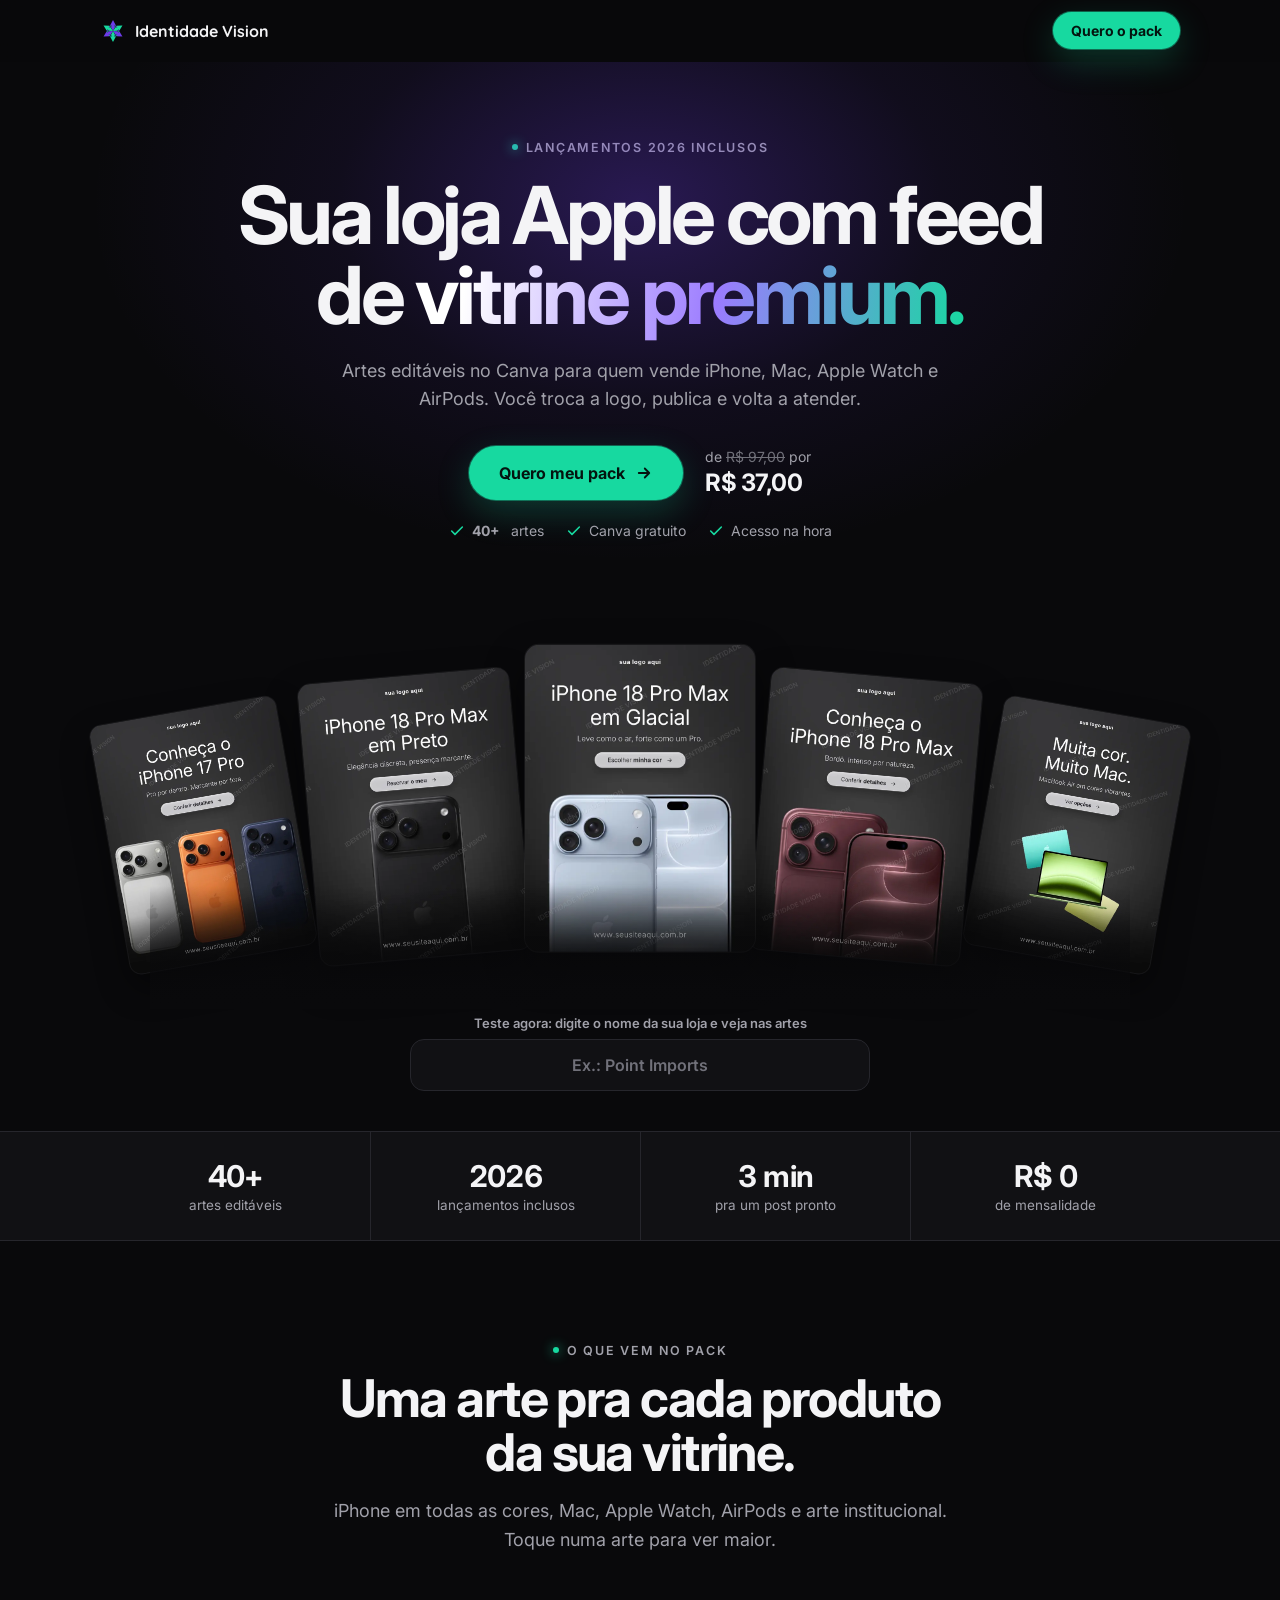
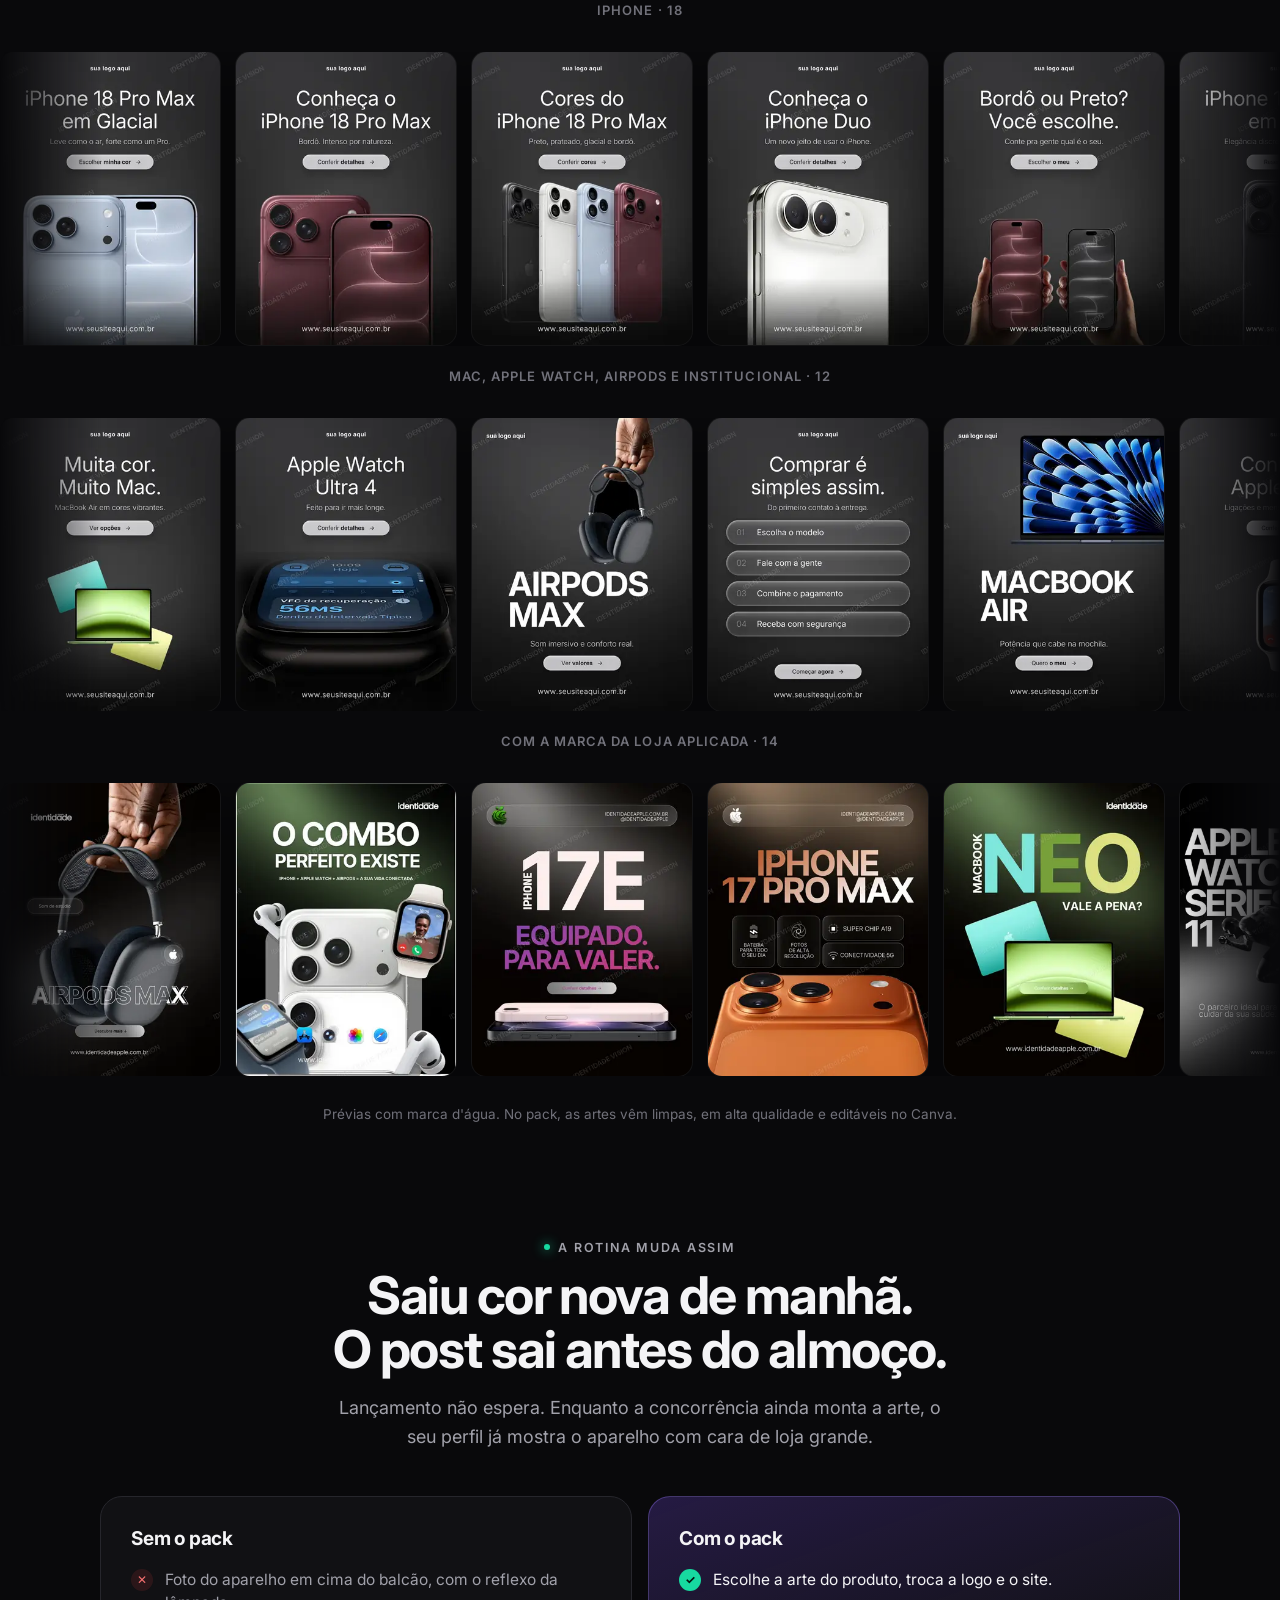
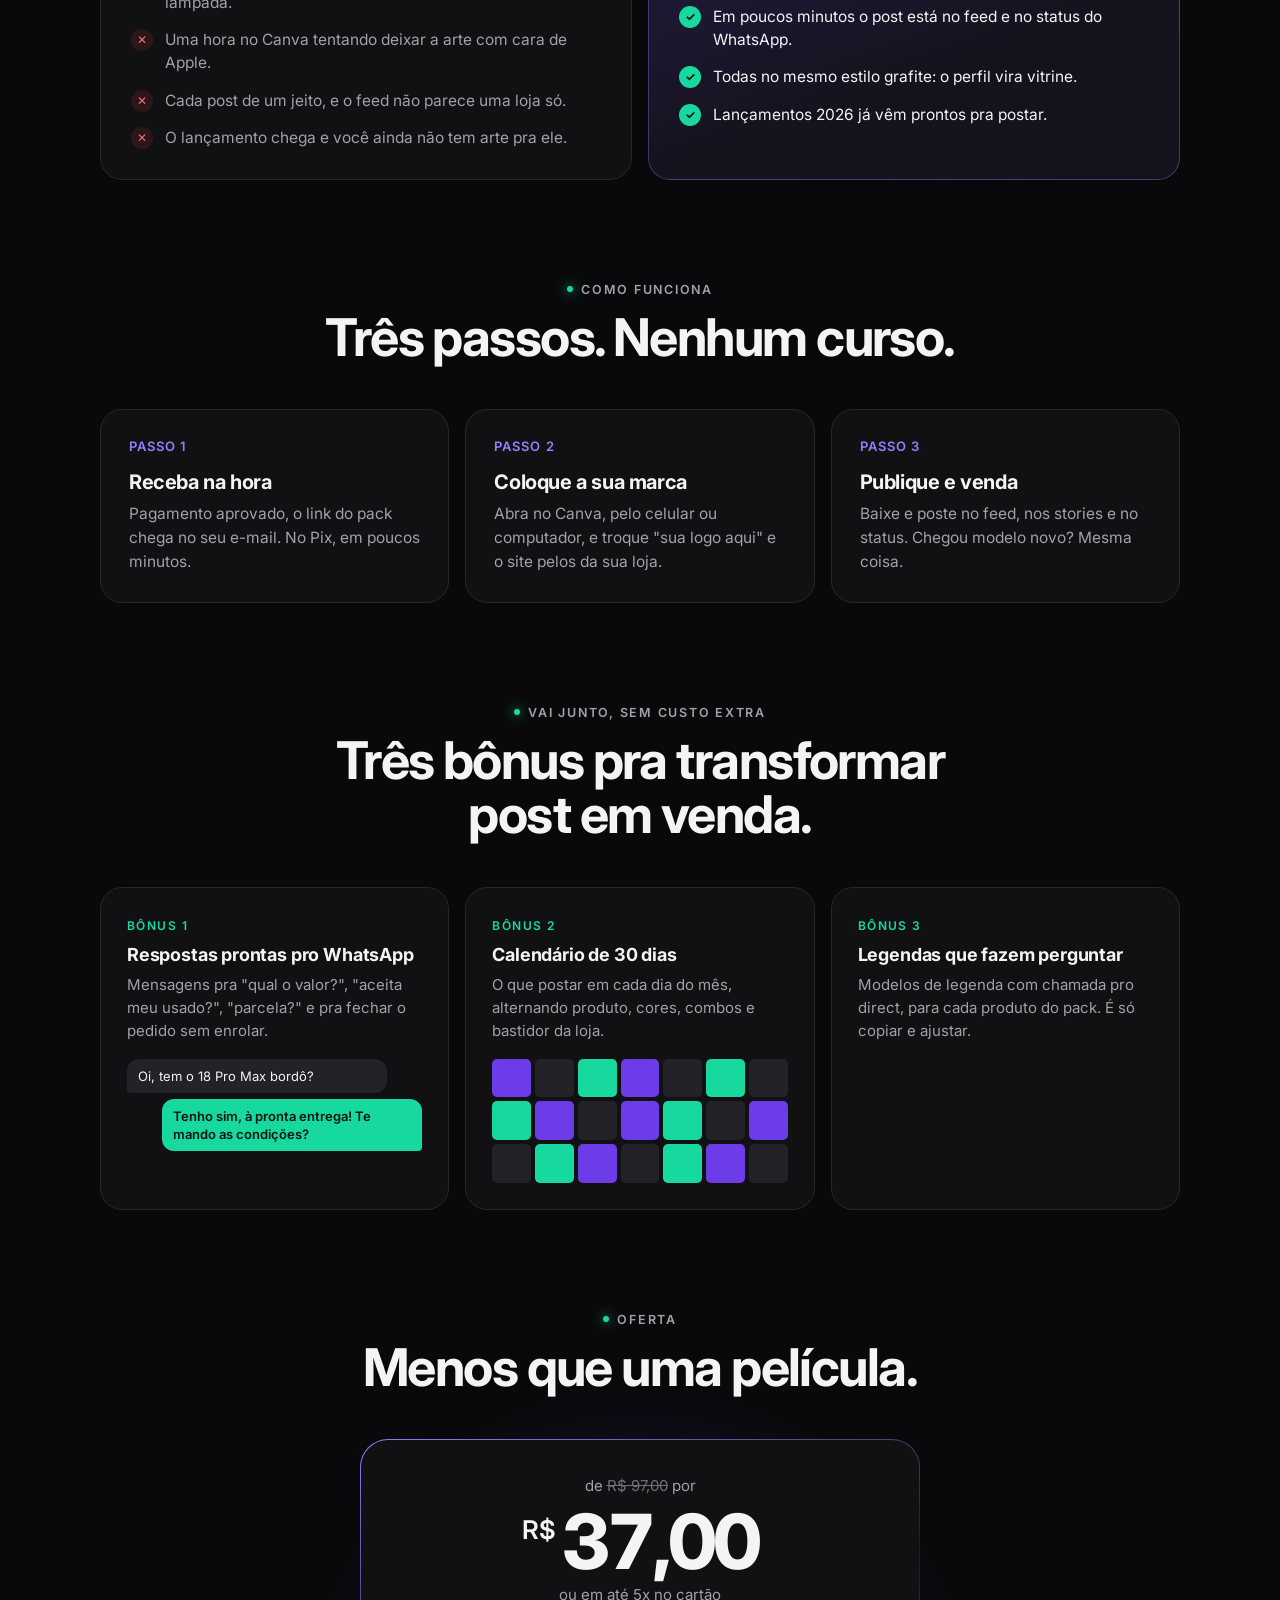
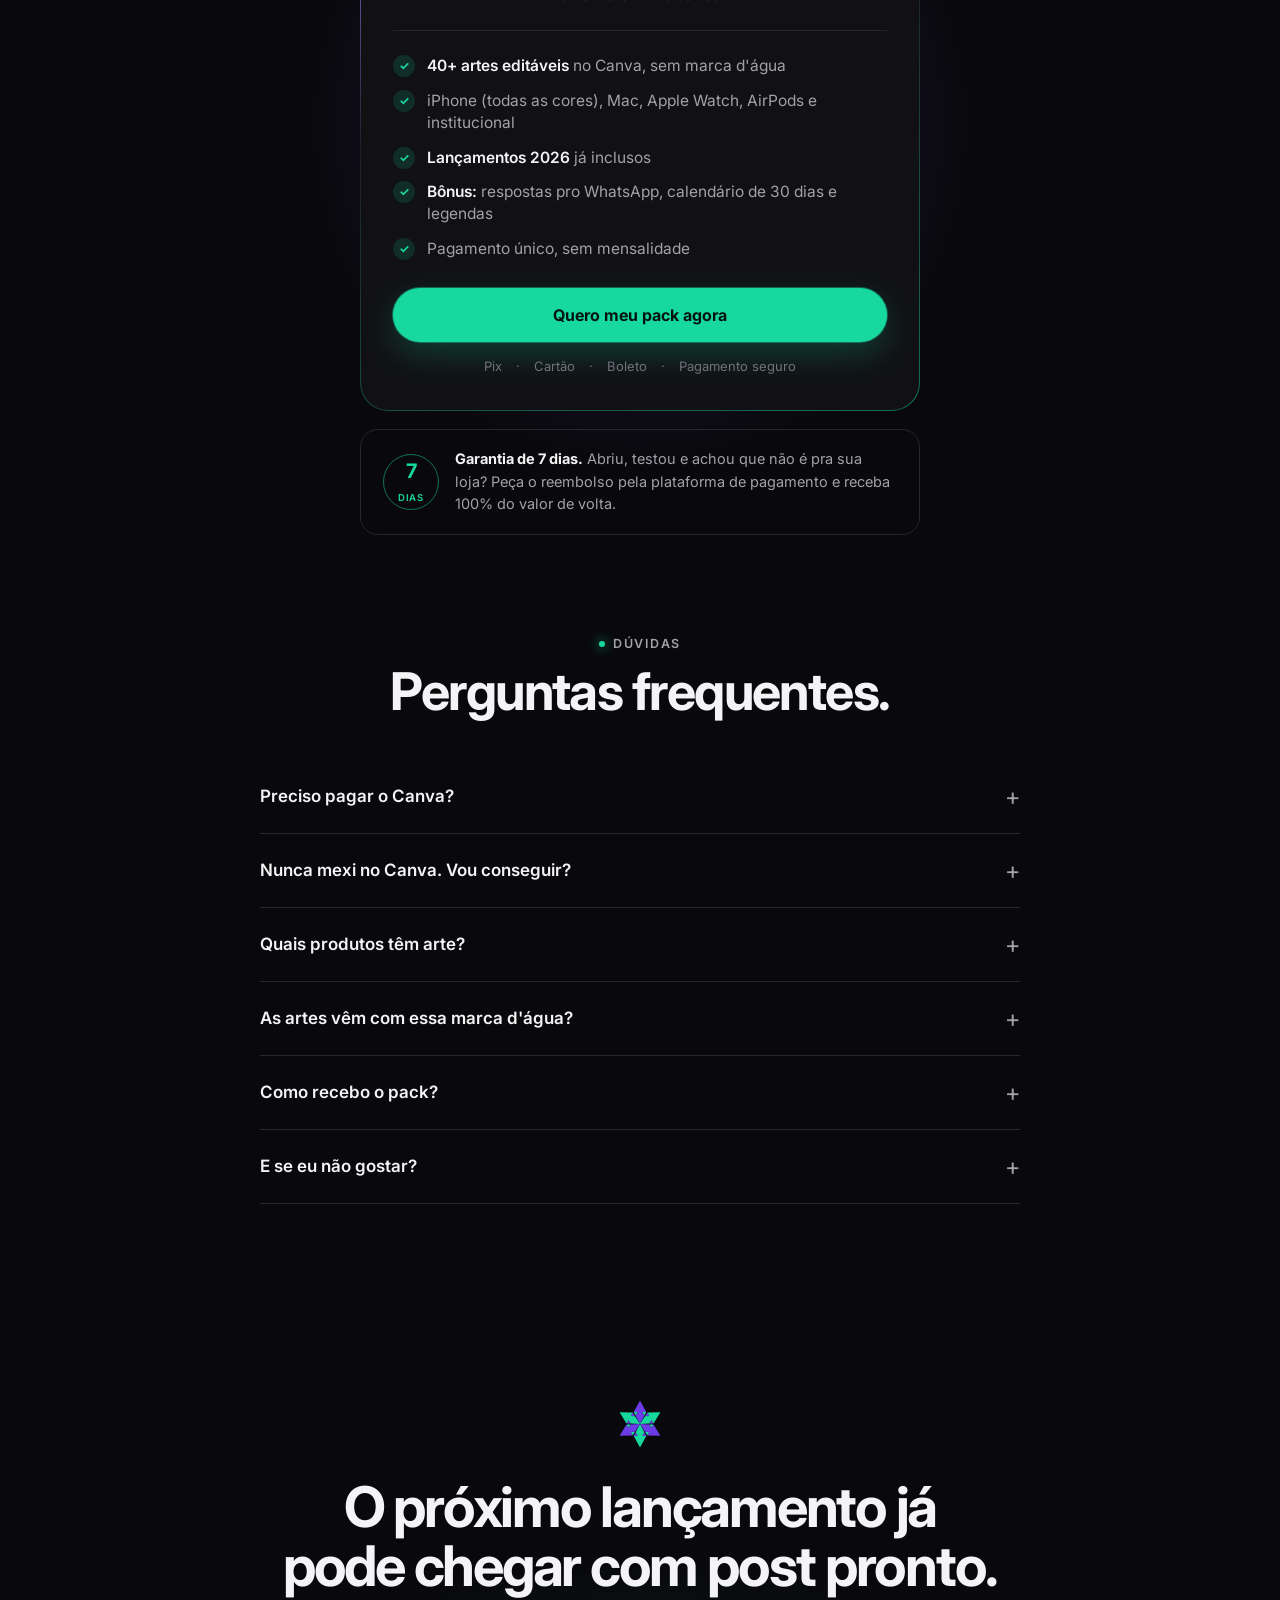
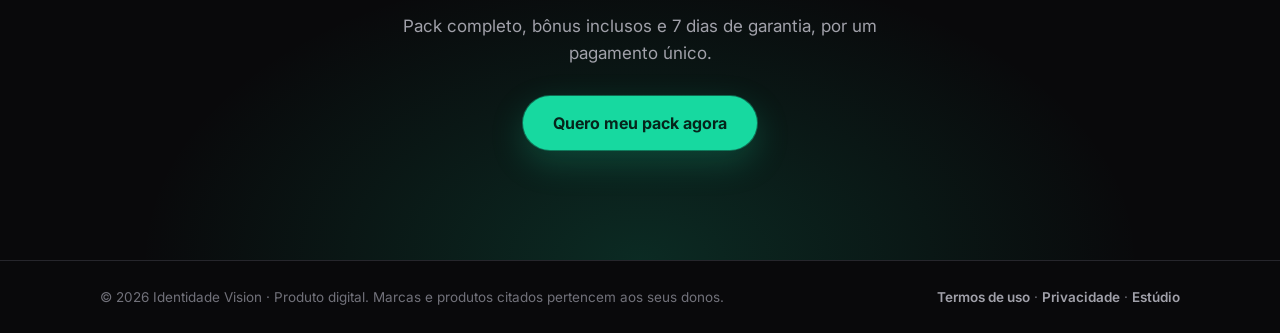
==== commit 96f17509: "Cadastro, termos e pagamento pelo Mercado Pago - pack/cadastro: nome, e-mail, telefone com mascara, " ====
--- a/pack/index.html
+++ b/pack/index.html
@@ -469,7 +469,7 @@
 <footer>
   <div class="wrap">
     <span>© <span id="ano">2026</span> Identidade Vision · Produto digital. Marcas e produtos citados pertencem aos seus donos.</span>
-    <a href="../">Conheça o estúdio →</a>
+    <span class="legal"><a href="termos/">Termos de uso</a> · <a href="privacidade/">Privacidade</a> · <a href="../">Estúdio</a></span>
   </div>
 </footer>
 
@@ -478,17 +478,12 @@
   <a class="btn" data-checkout href="#">Quero meu pack</a>
 </div>
 
+<script src="config.js"></script>
 <script>
   document.documentElement.classList.add('js');
 
-  /* ===== CONFIGURE AQUI ===== */
-  const CONFIG = {
-    checkout: '#oferta',        // cole o link do checkout (Kiwify, Hotmart, Eduzz...)
-    preco: '37,00',
-    precoAntigo: '97,00',       // deixe '' para esconder o "de ... por"
-    parcelas: 'ou em até 5x no cartão',
-    totalArtes: '40+'
-  };
+  /* preço, textos e checkout vêm de config.js */
+  const CONFIG = Object.assign({}, window.PACK, { checkout: 'cadastro/' });
 
   /* artes: n = arquivo artes/NN.webp (prévia pequena em artes/p/); logo 'esq' = "sua logo aqui" no canto */
   const ARTES = [
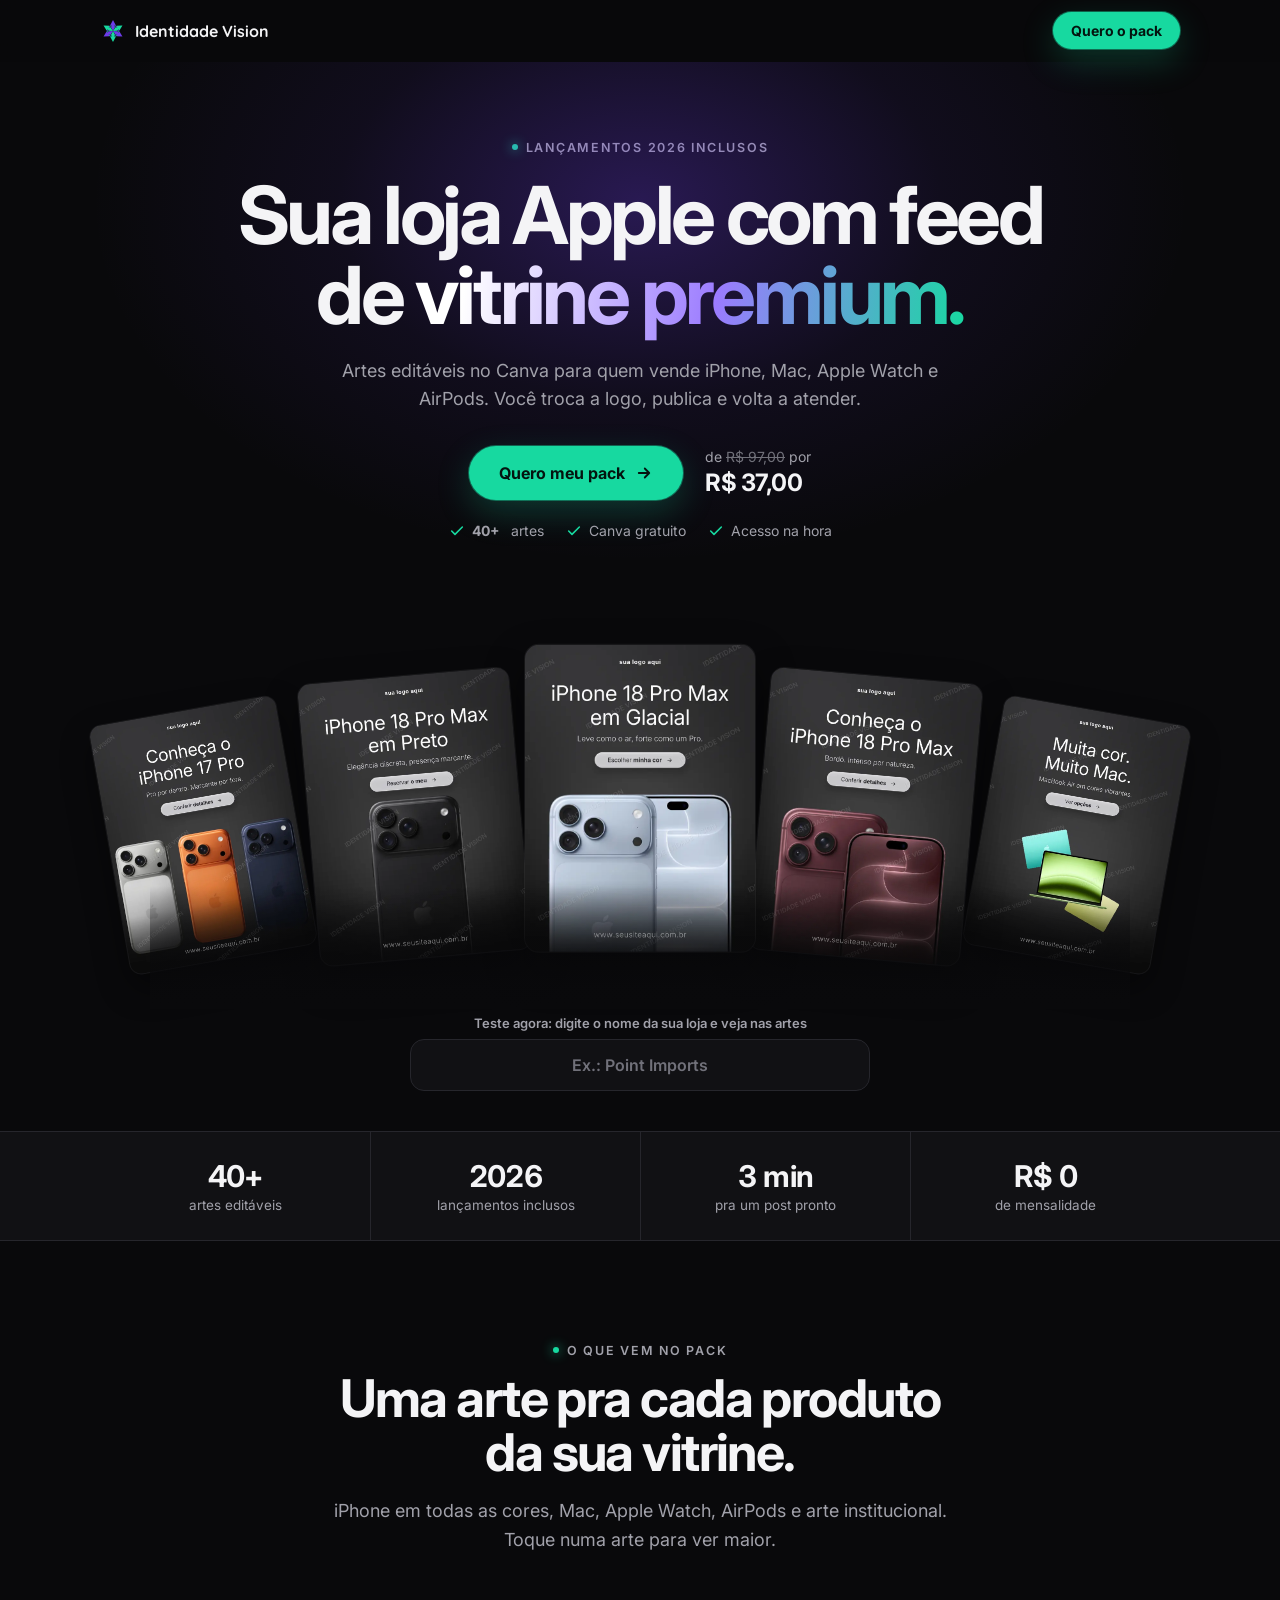
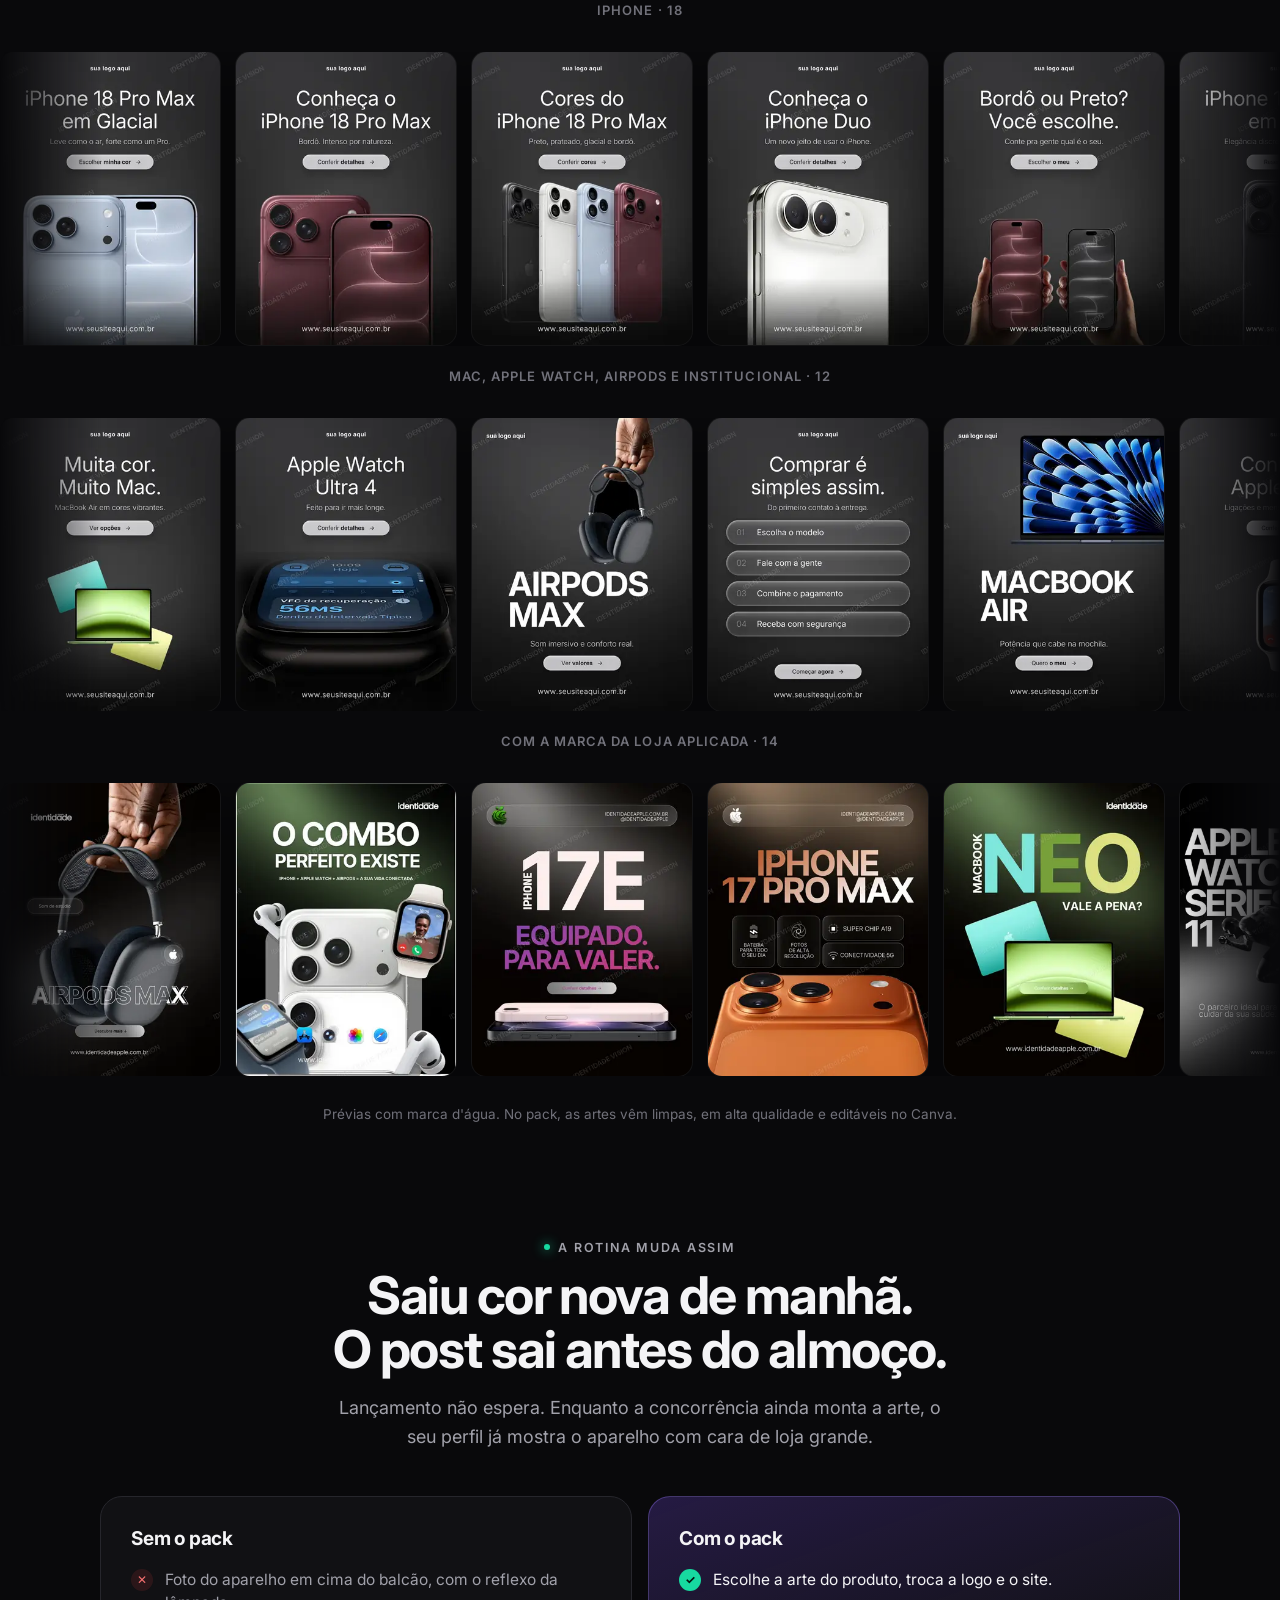
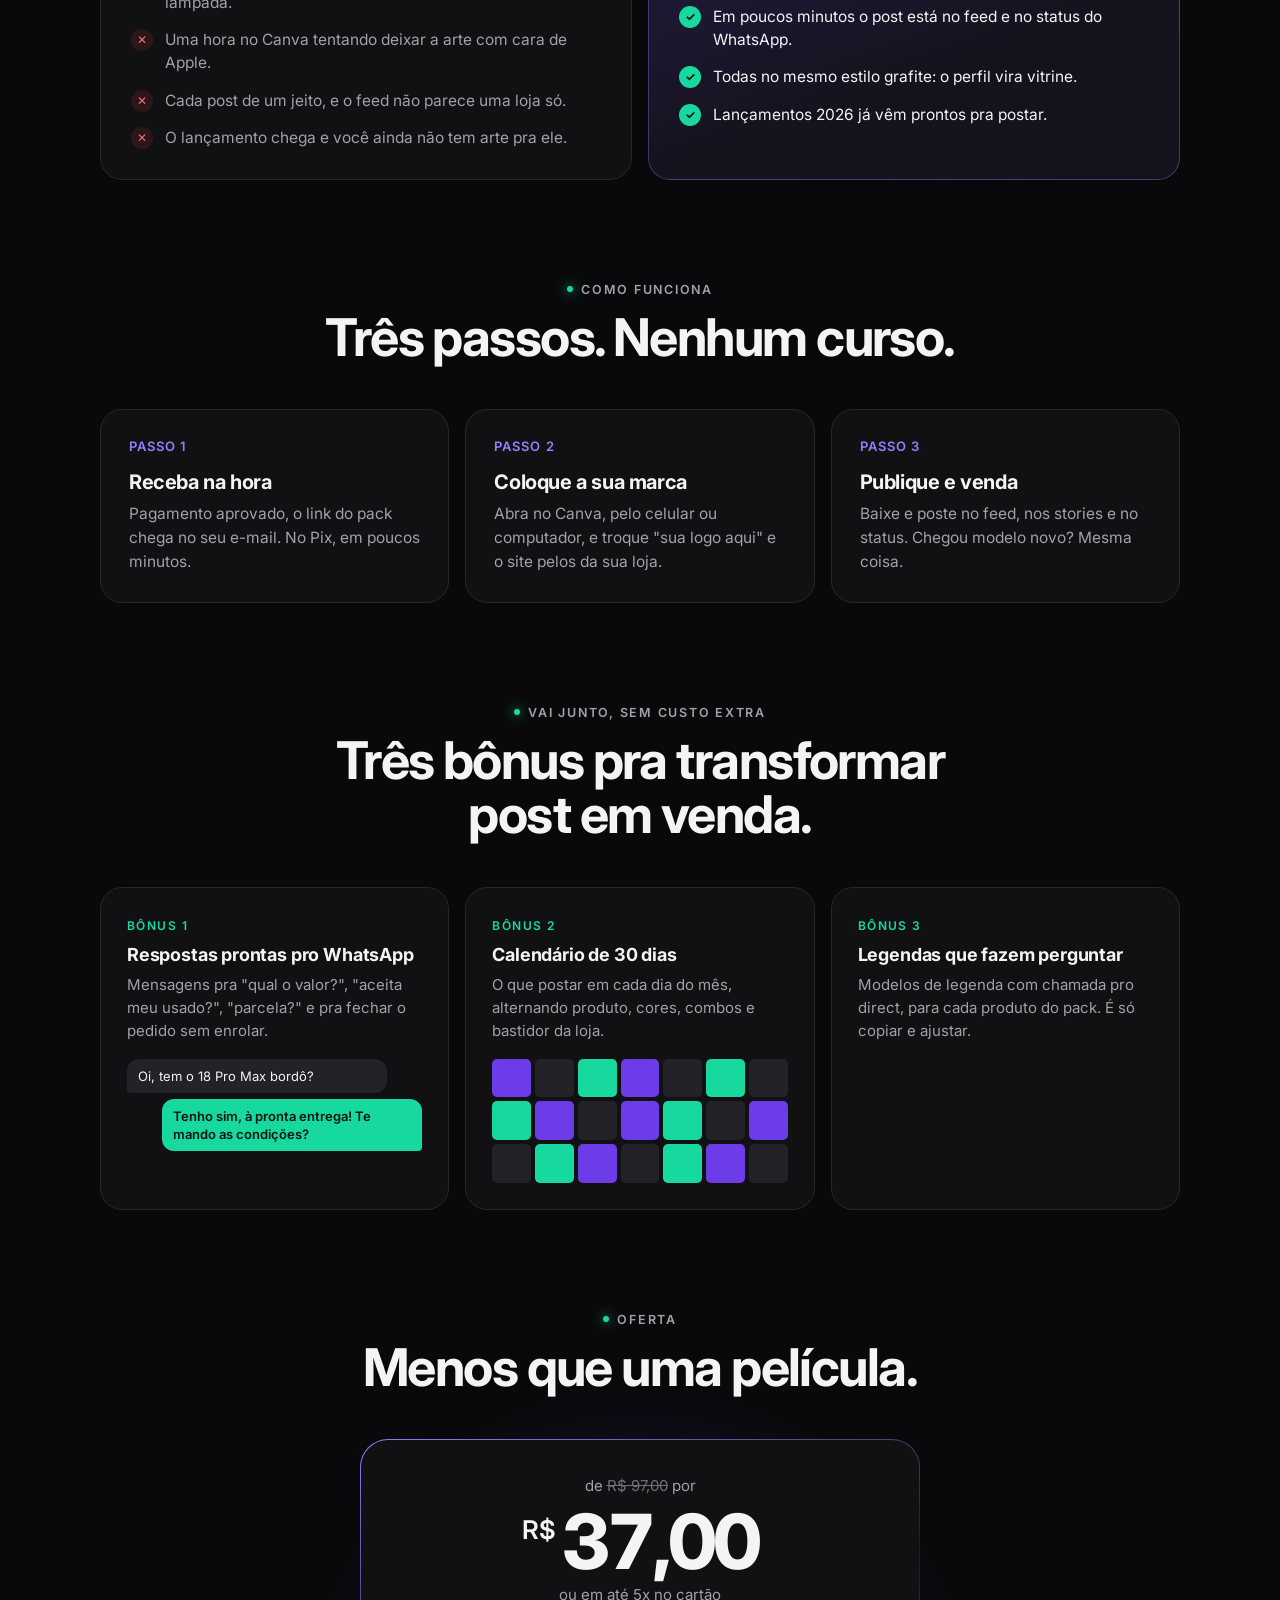
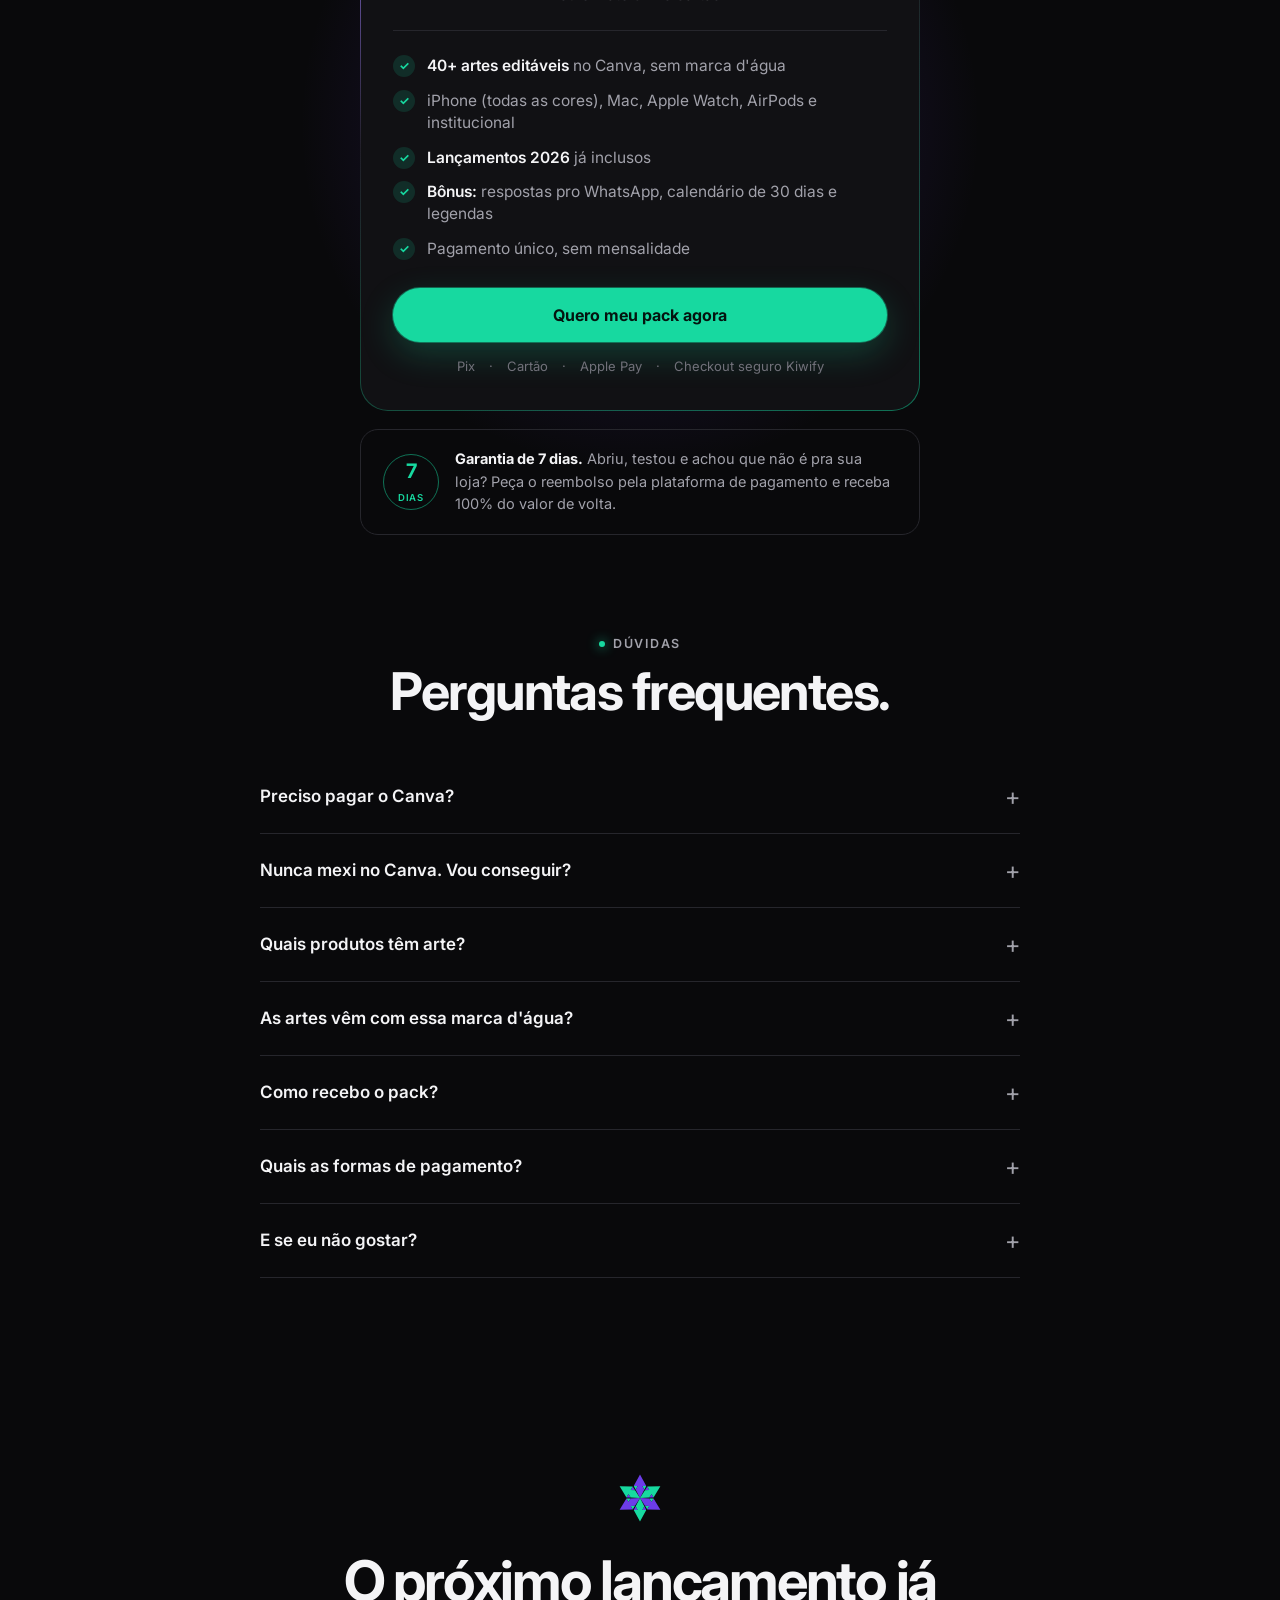
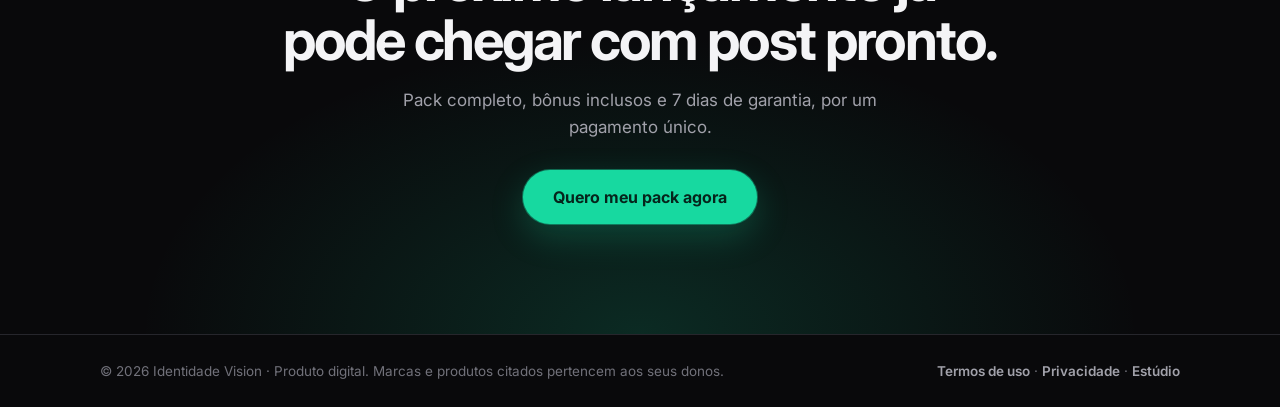
==== commit 88ed1631: "Troca o Mercado Pago pela Kiwify A Kiwify ja cuida do formulario, dos termos de compra, do pagamento" ====
--- a/pack/index.html
+++ b/pack/index.html
@@ -429,7 +429,7 @@
             <li><span>Pagamento único, sem mensalidade</span></li>
           </ul>
           <a class="btn btn-bloco" data-checkout href="#">Quero meu pack agora</a>
-          <div class="pagamentos"><span>Pix</span><span>·</span><span>Cartão</span><span>·</span><span>Boleto</span><span>·</span><span>Pagamento seguro</span></div>
+          <div class="pagamentos"><span>Pix</span><span>·</span><span>Cartão</span><span>·</span><span>Apple Pay</span><span>·</span><span>Checkout seguro Kiwify</span></div>
         </div>
       </div>
       <div class="garantia reveal">
@@ -451,8 +451,9 @@
         <details><summary>Nunca mexi no Canva. Vou conseguir?</summary><p>Vai. Você toca em "sua logo aqui", troca pela sua logo e muda o site no rodapé. O resto da arte já está pronto.</p></details>
         <details><summary>Quais produtos têm arte?</summary><p>iPhone (incluindo os lançamentos de 2026 e todas as cores), MacBook, Mac mini, Apple Watch e AirPods, além de uma arte explicando como comprar na sua loja.</p></details>
         <details><summary>As artes vêm com essa marca d'água?</summary><p>Não. A marca d'água é só nas prévias desta página. No pack, as artes vêm limpas, em alta qualidade.</p></details>
-        <details><summary>Como recebo o pack?</summary><p>Pelo e-mail usado na compra, logo depois que o pagamento é aprovado. No cartão e no Pix a liberação é imediata; no boleto, assim que ele compensar.</p></details>
-        <details><summary>E se eu não gostar?</summary><p>Você tem 7 dias de garantia. Pede o reembolso pela plataforma e recebe o valor de volta, sem burocracia.</p></details>
+        <details><summary>Como recebo o pack?</summary><p>Pelo e-mail usado na compra, logo depois que o pagamento é aprovado. No Pix, no cartão e no Apple Pay a liberação é imediata.</p></details>
+        <details><summary>Quais as formas de pagamento?</summary><p>Pix, cartão de crédito (com parcelamento) e Apple Pay, no checkout seguro da Kiwify.</p></details>
+        <details><summary>E se eu não gostar?</summary><p>Você tem 7 dias de garantia. Pede o reembolso pela Kiwify e recebe o valor de volta, sem burocracia.</p></details>
       </div>
     </div>
   </section>
@@ -483,7 +484,7 @@
   document.documentElement.classList.add('js');
 
   /* preço, textos e checkout vêm de config.js */
-  const CONFIG = Object.assign({}, window.PACK, { checkout: 'cadastro/' });
+  const CONFIG = Object.assign({}, window.PACK, { checkout: window.PACK.checkout || '#oferta' });
 
   /* artes: n = arquivo artes/NN.webp (prévia pequena em artes/p/); logo 'esq' = "sua logo aqui" no canto */
   const ARTES = [
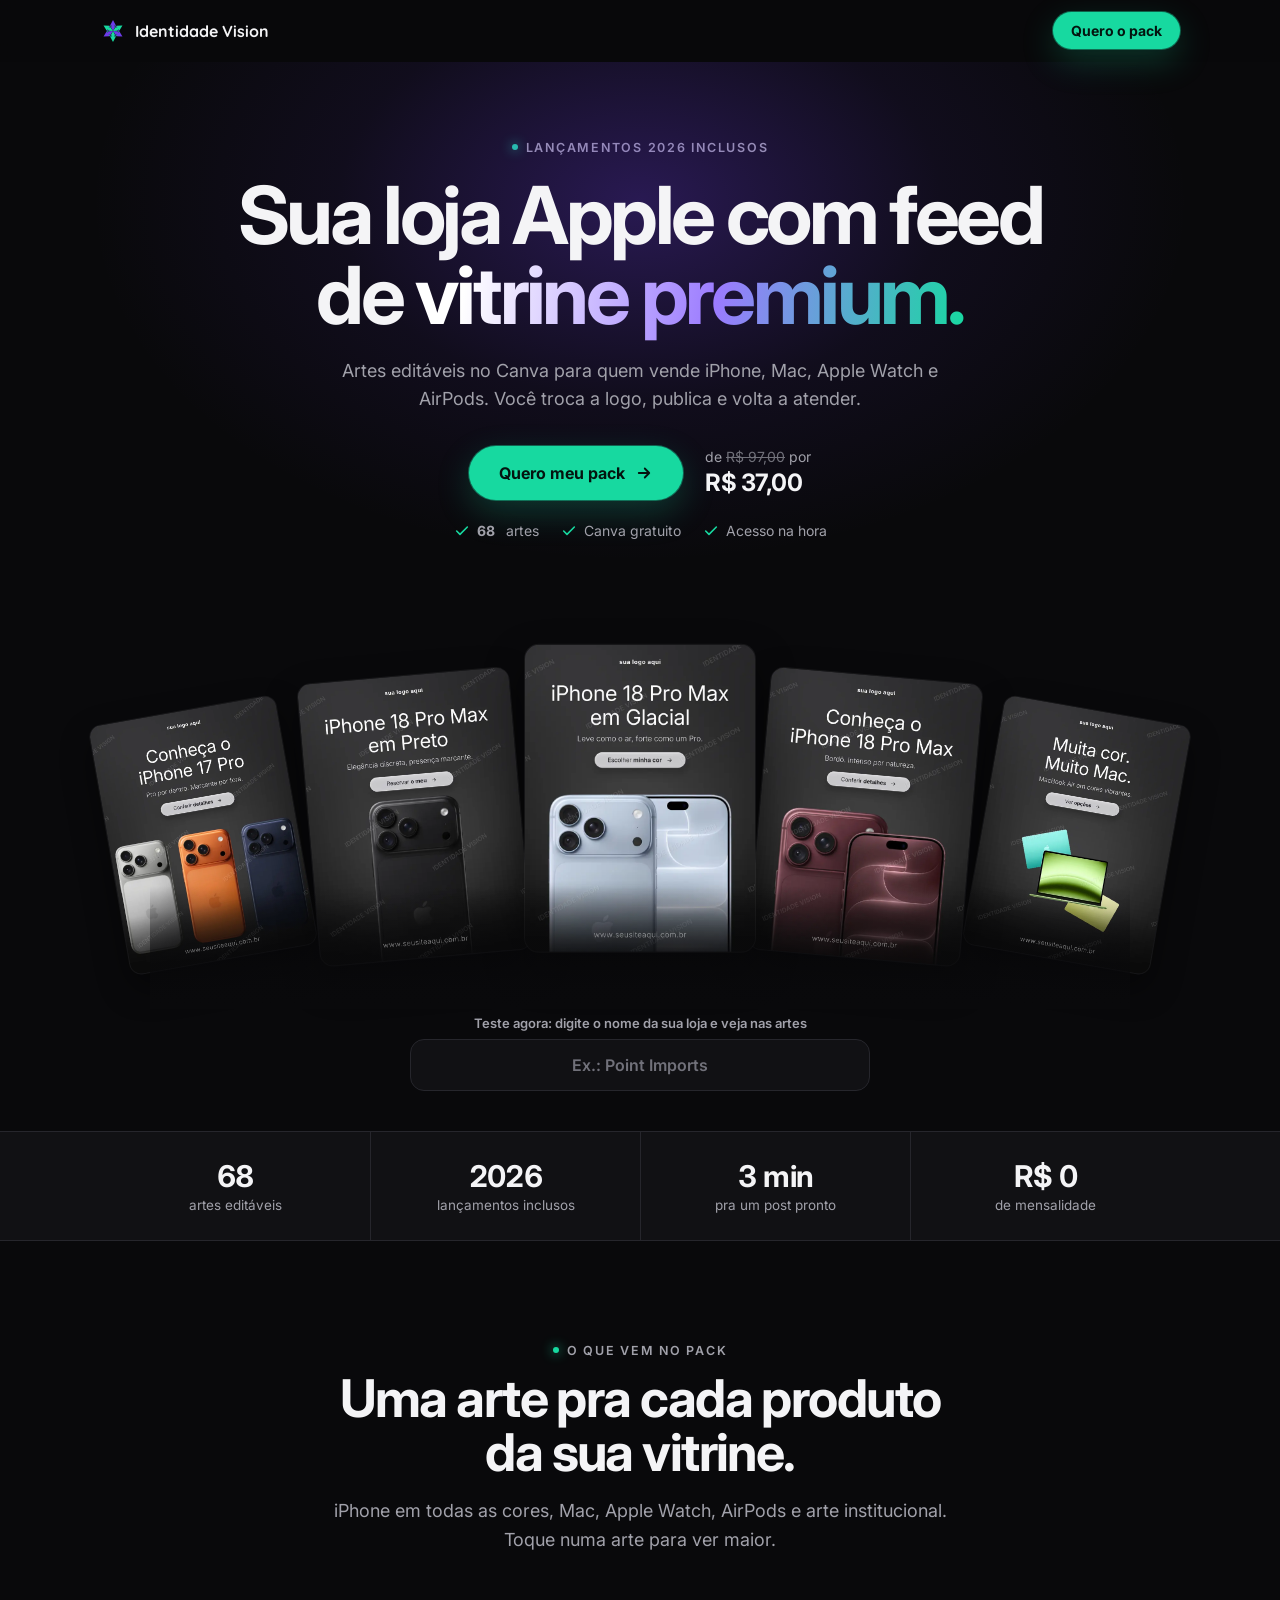
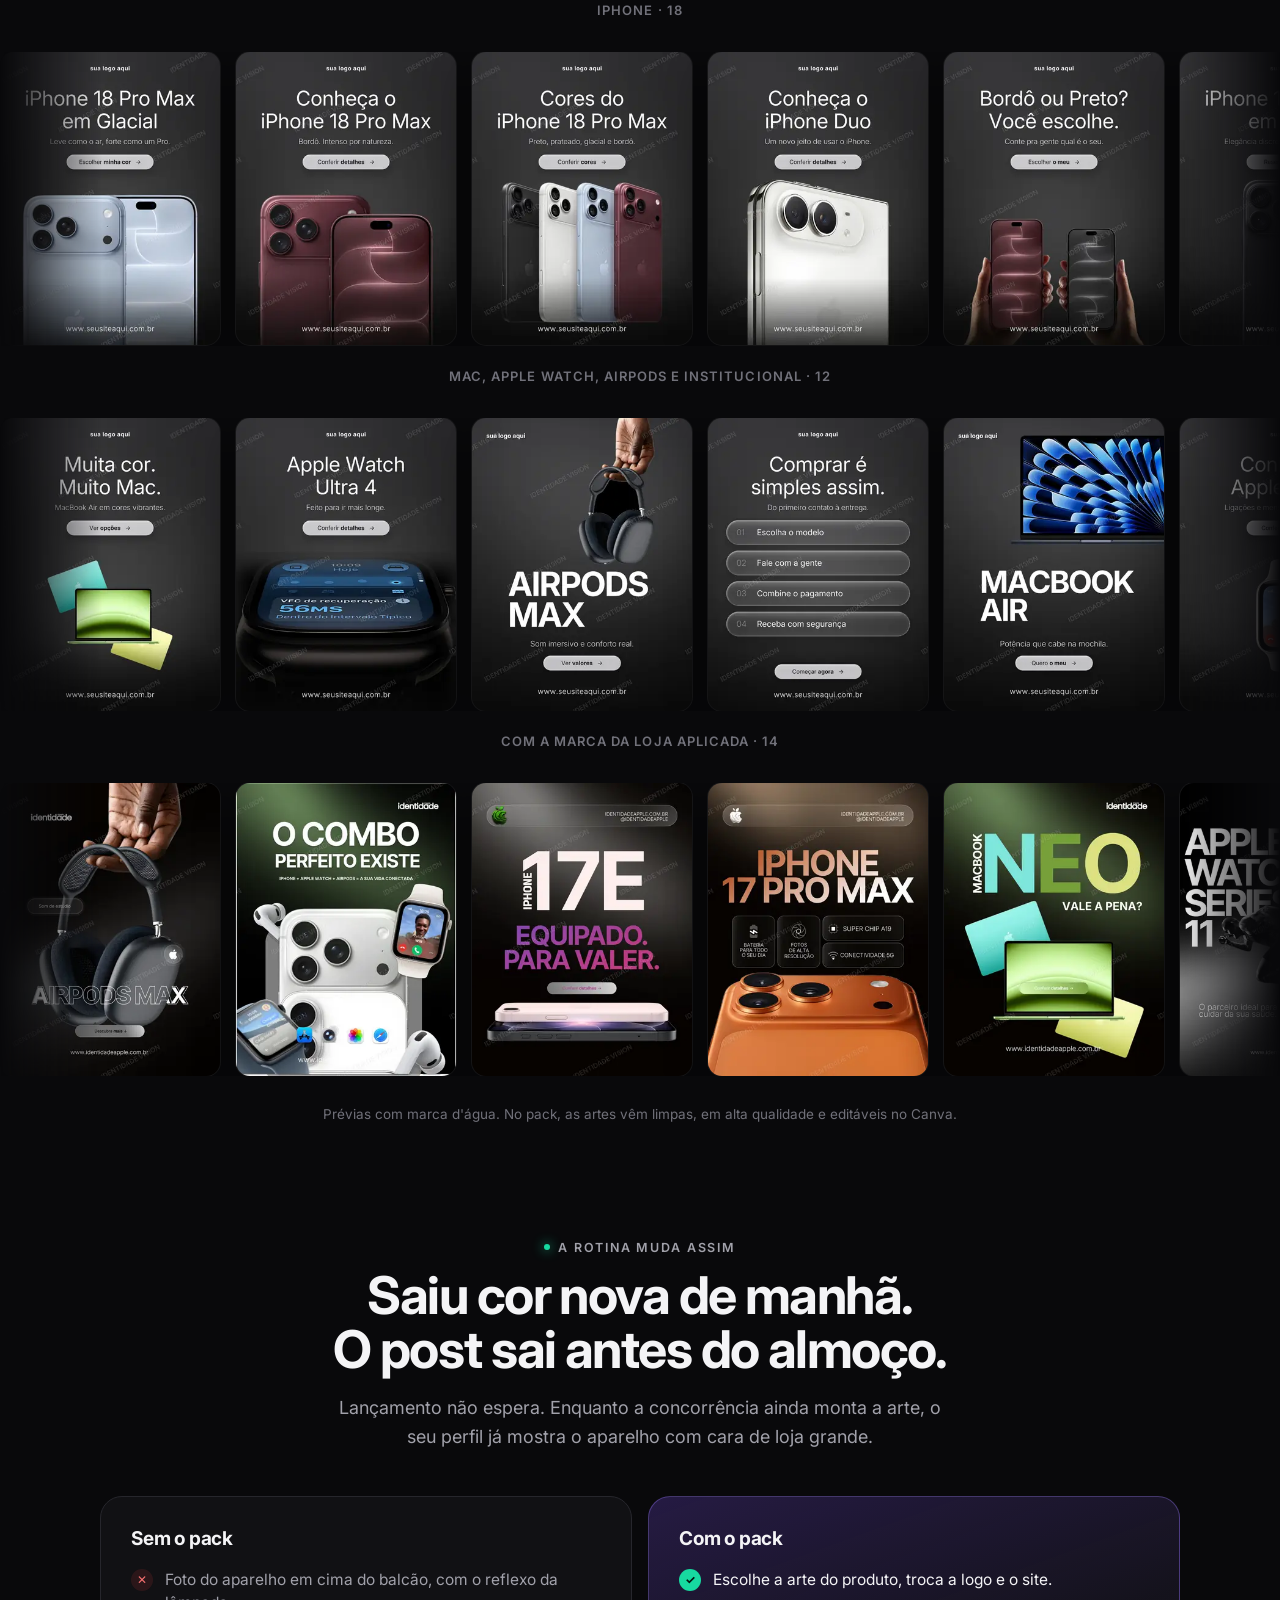
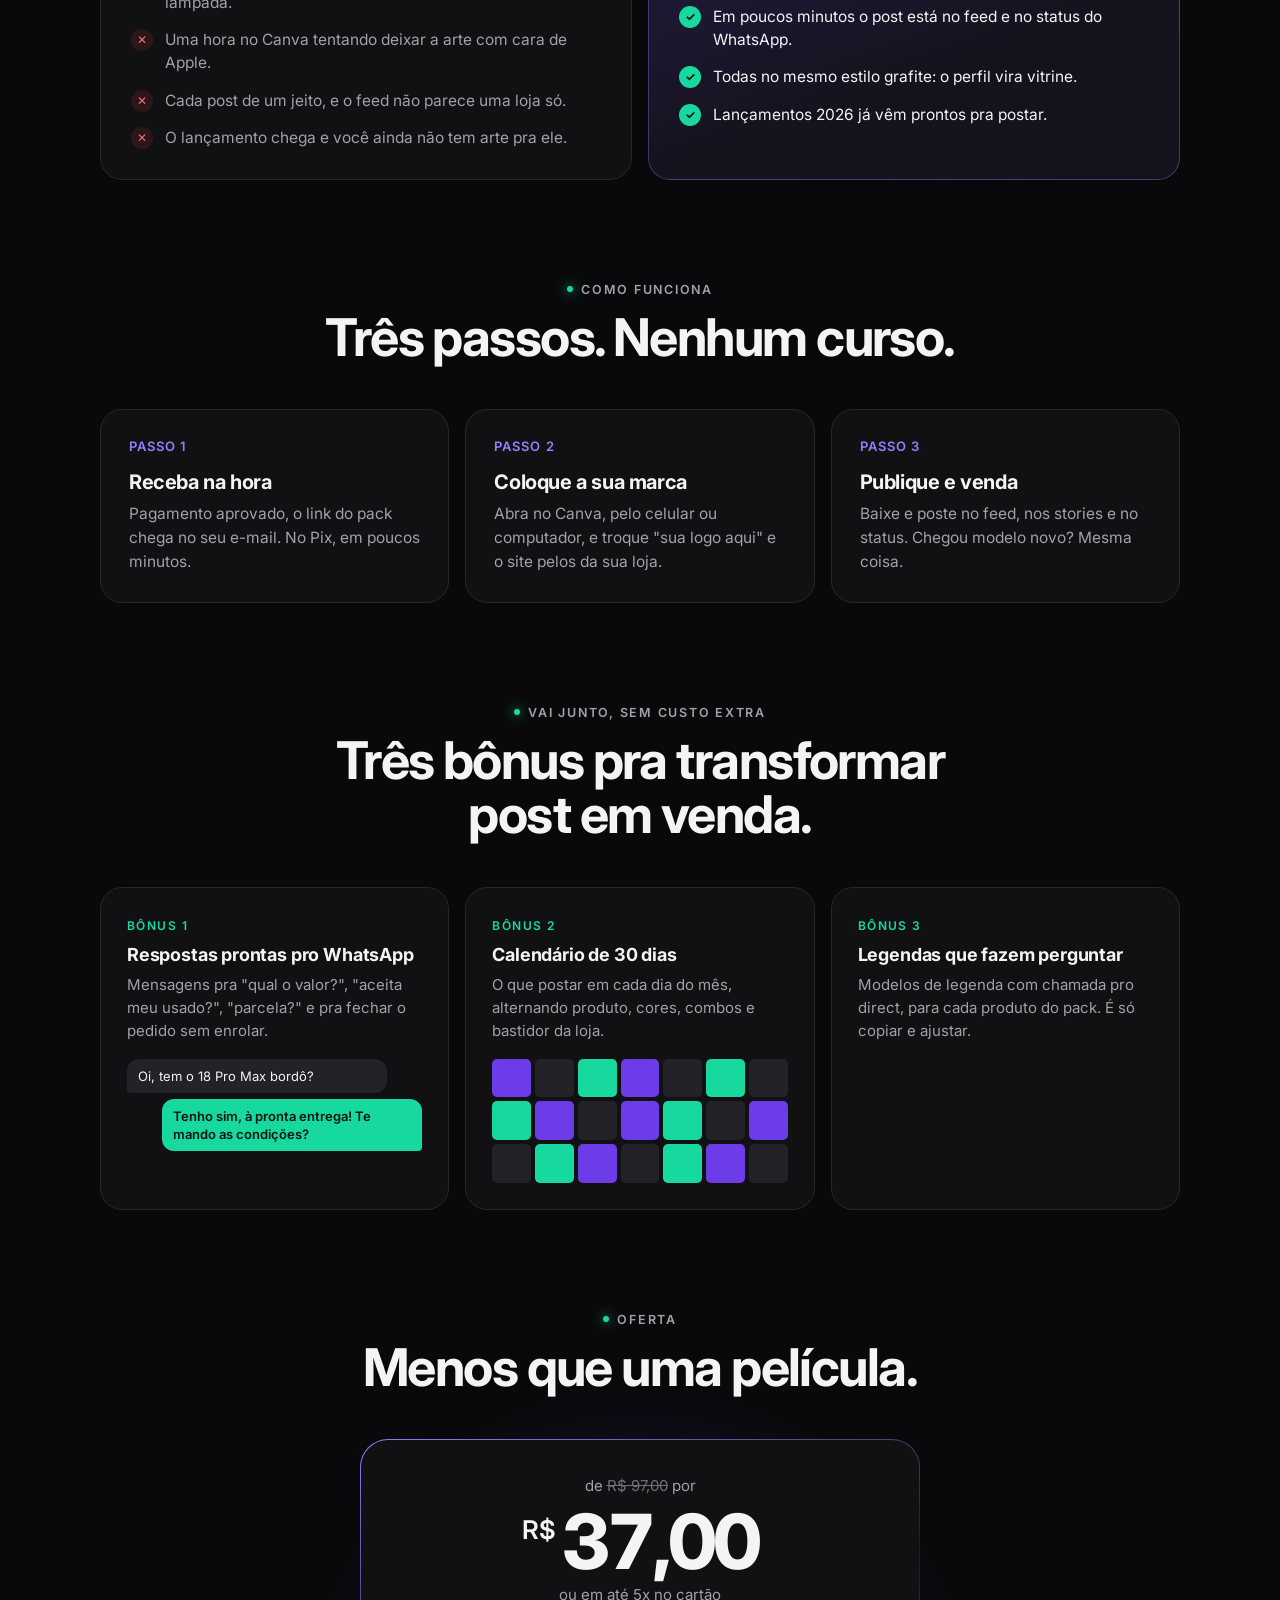
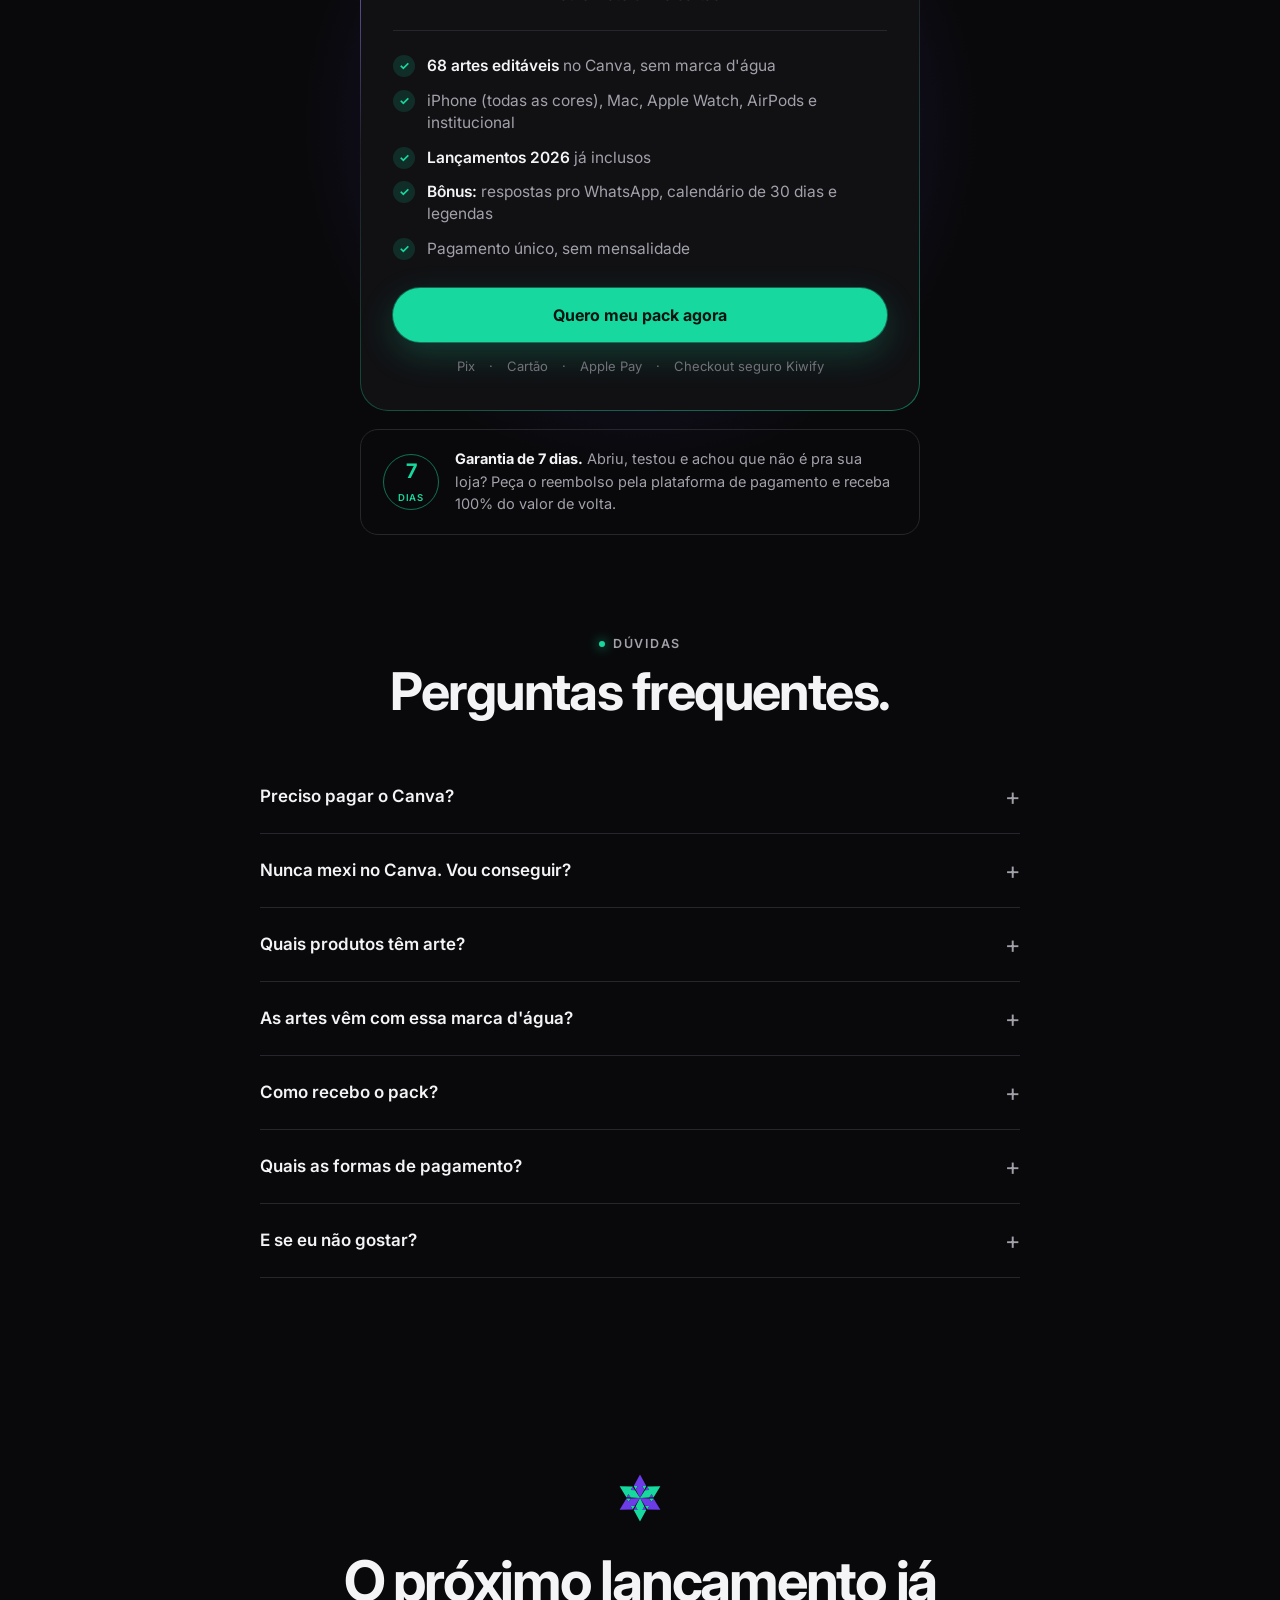
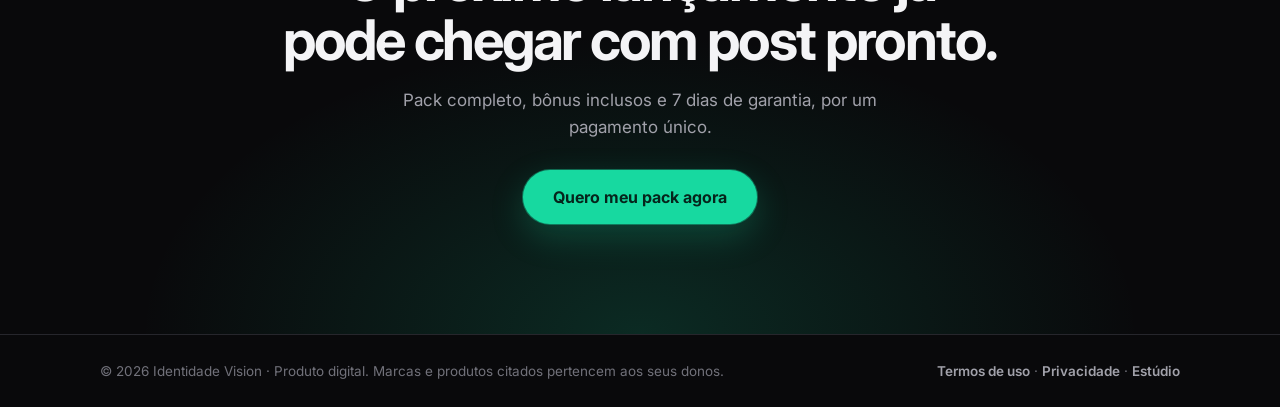
==== commit 46a97140: "Atualiza a pagina para 68 artes Co-Authored-By: Claude Opus 5.5 <noreply@anthropic.com> Claude-Sessi" ====
--- a/pack/index.html
+++ b/pack/index.html
@@ -286,7 +286,7 @@
         <div class="hero-preco"><span data-de-wrap>de <s data-preco-antigo>R$ 97,00</s> por</span><strong data-preco>R$ 37,00</strong></div>
       </div>
       <div class="selos reveal">
-        <span><svg viewBox="0 0 24 24" fill="none" stroke-width="2.4" stroke-linecap="round" stroke-linejoin="round"><path d="M20 6 9 17l-5-5"/></svg><b data-total>40+</b>&nbsp;artes</span>
+        <span><svg viewBox="0 0 24 24" fill="none" stroke-width="2.4" stroke-linecap="round" stroke-linejoin="round"><path d="M20 6 9 17l-5-5"/></svg><b data-total>68</b>&nbsp;artes</span>
         <span><svg viewBox="0 0 24 24" fill="none" stroke-width="2.4" stroke-linecap="round" stroke-linejoin="round"><path d="M20 6 9 17l-5-5"/></svg>Canva gratuito</span>
         <span><svg viewBox="0 0 24 24" fill="none" stroke-width="2.4" stroke-linecap="round" stroke-linejoin="round"><path d="M20 6 9 17l-5-5"/></svg>Acesso na hora</span>
       </div>
@@ -302,7 +302,7 @@
   <!-- NÚMEROS -->
   <div class="numeros">
     <div class="wrap">
-      <div class="numero"><strong data-total>40+</strong><span>artes editáveis</span></div>
+      <div class="numero"><strong data-total>68</strong><span>artes editáveis</span></div>
       <div class="numero"><strong>2026</strong><span>lançamentos inclusos</span></div>
       <div class="numero"><strong>3 min</strong><span>pra um post pronto</span></div>
       <div class="numero"><strong>R$ 0</strong><span>de mensalidade</span></div>
@@ -422,7 +422,7 @@
             <div class="parcela" data-parcela>ou em até 5x no cartão</div>
           </div>
           <ul class="lista-check">
-            <li><span><b><span data-total>40+</span> artes editáveis</b> no Canva, sem marca d'água</span></li>
+            <li><span><b><span data-total>68</span> artes editáveis</b> no Canva, sem marca d'água</span></li>
             <li><span>iPhone (todas as cores), Mac, Apple Watch, AirPods e institucional</span></li>
             <li><span><b>Lançamentos 2026</b> já inclusos</span></li>
             <li><span><b>Bônus:</b> respostas pro WhatsApp, calendário de 30 dias e legendas</span></li>
